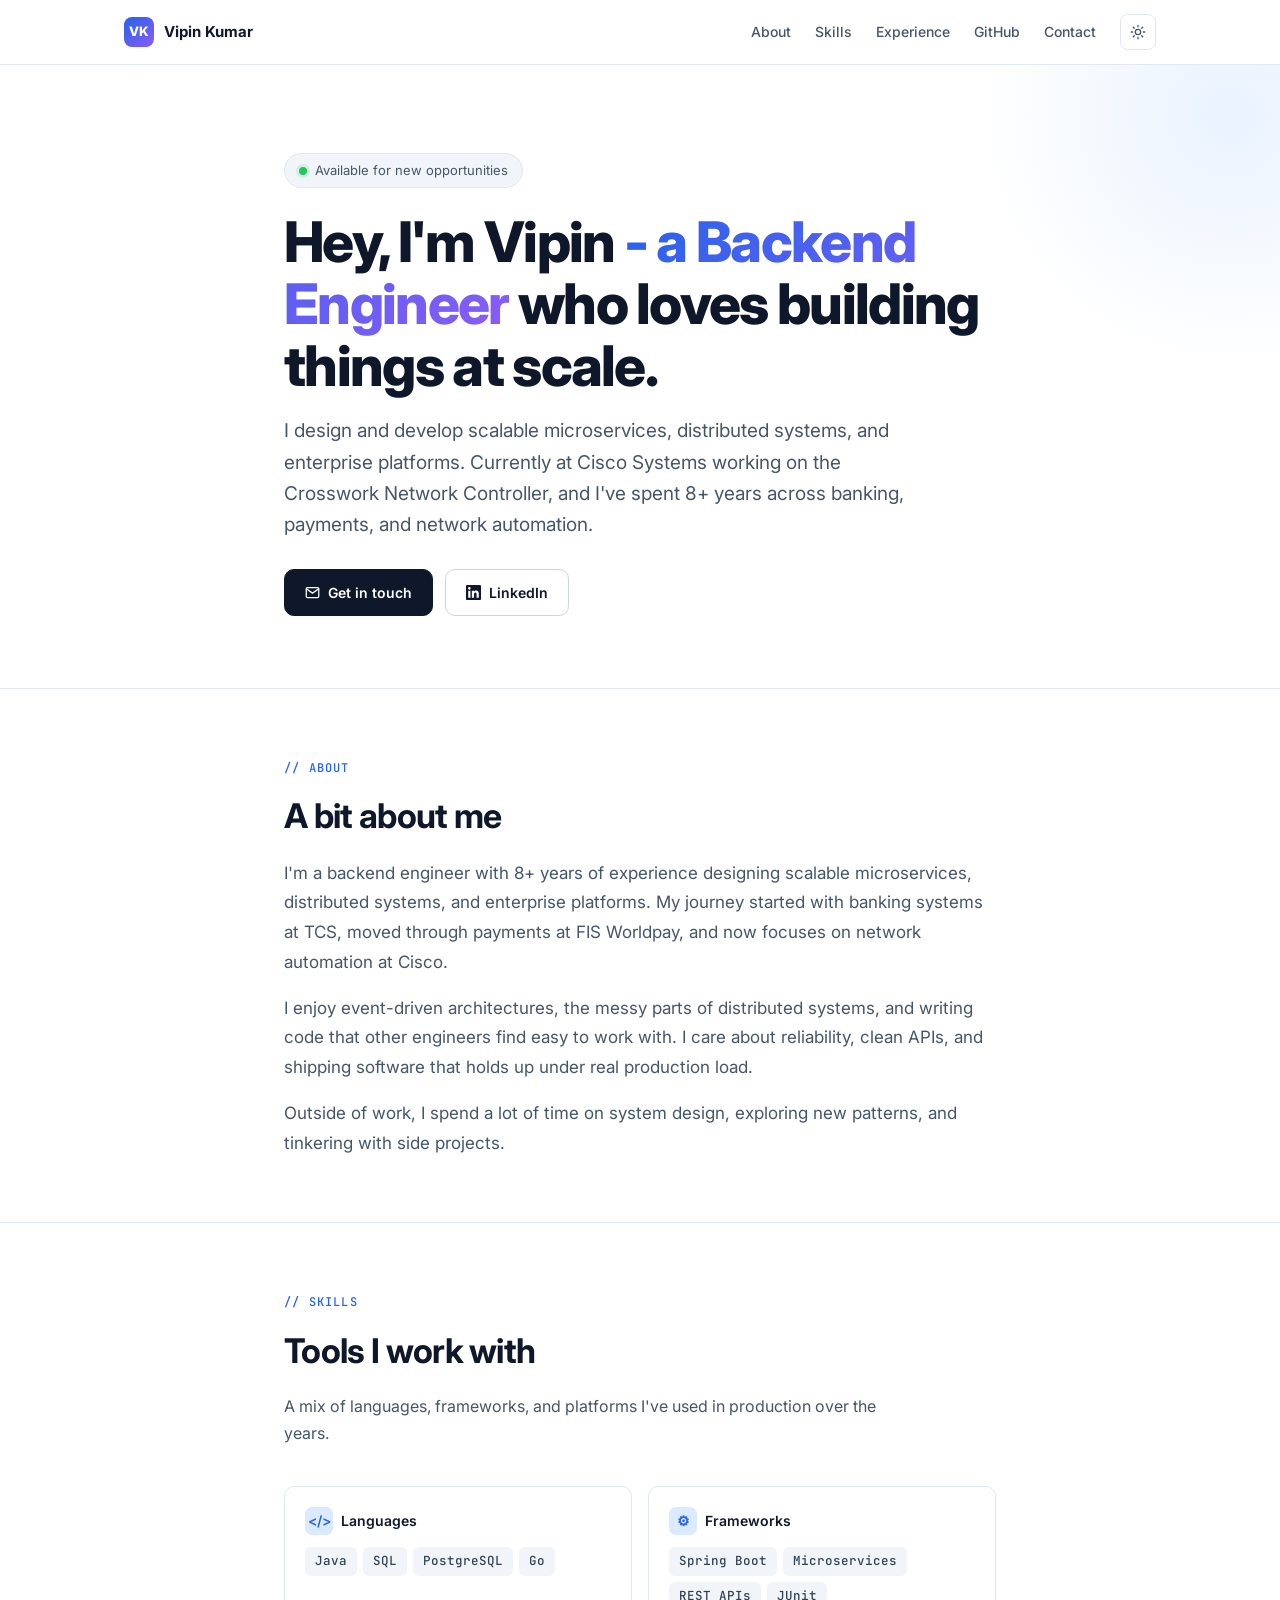
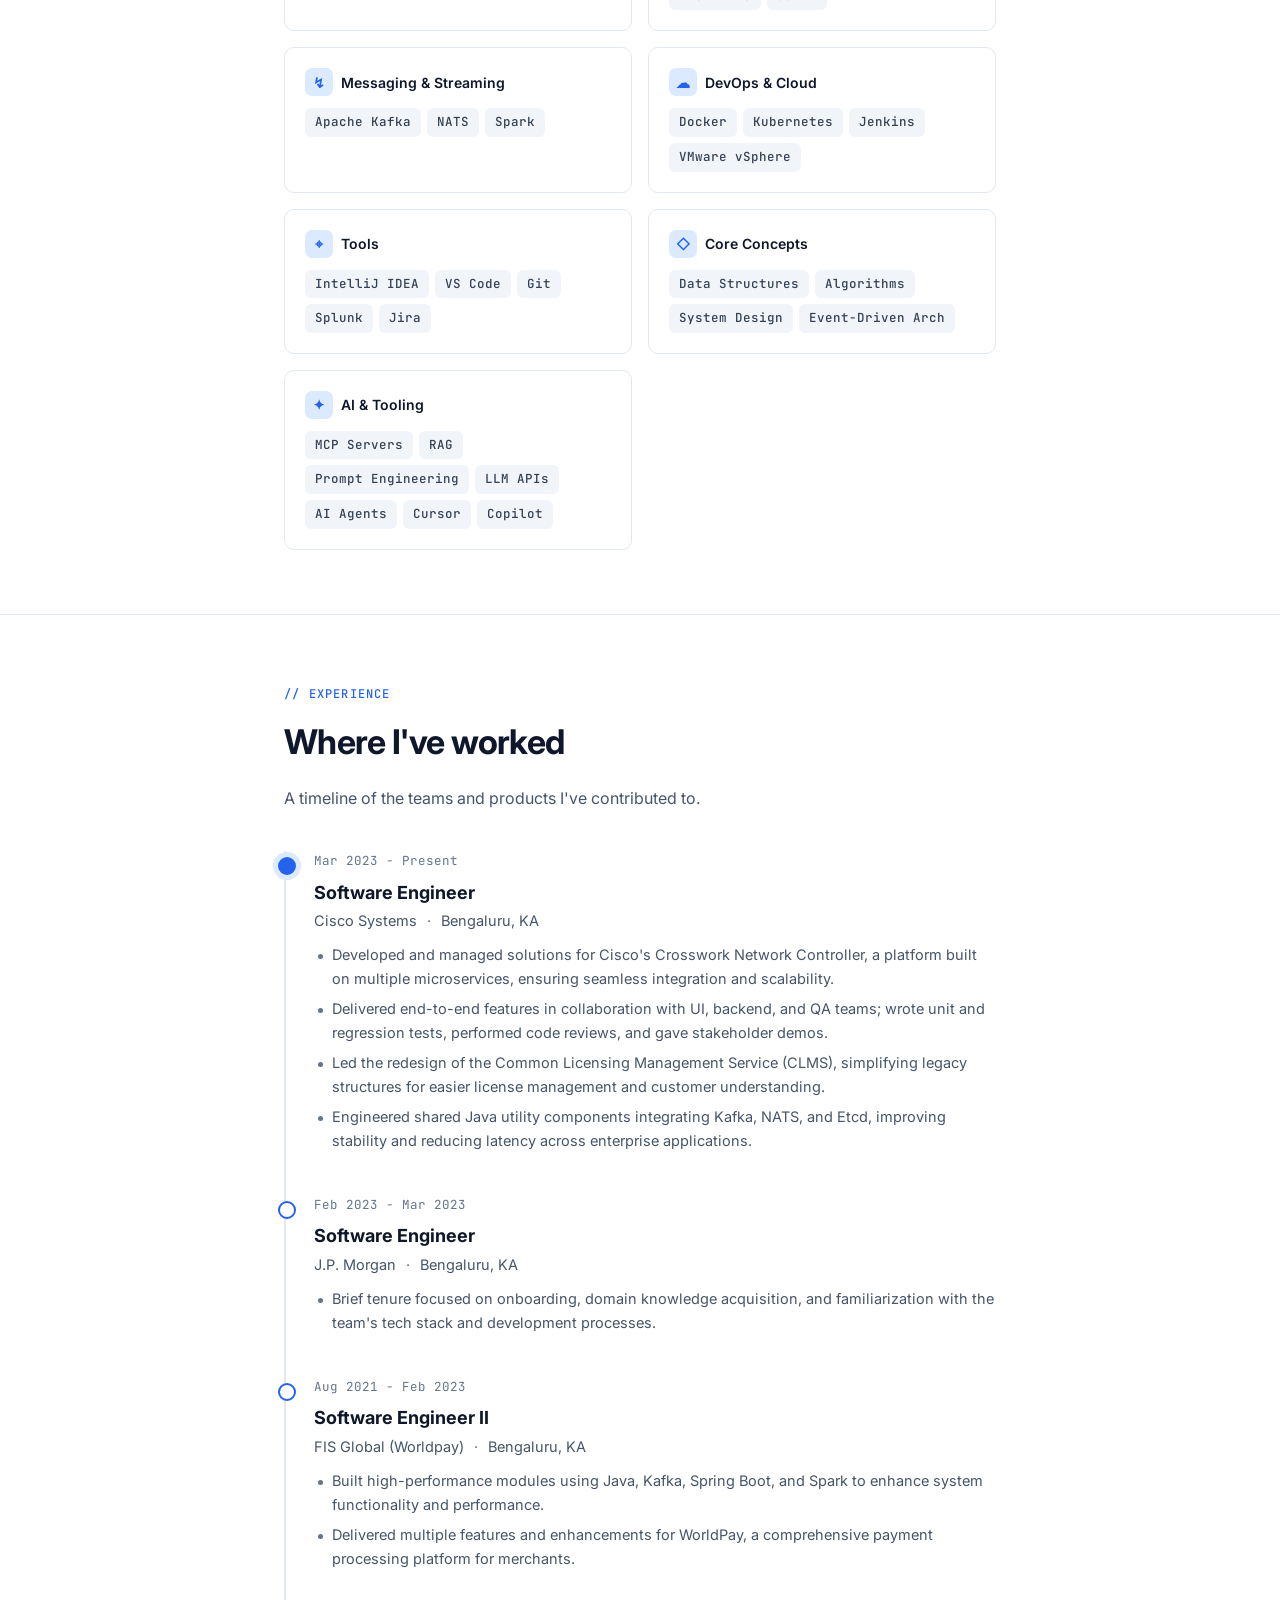
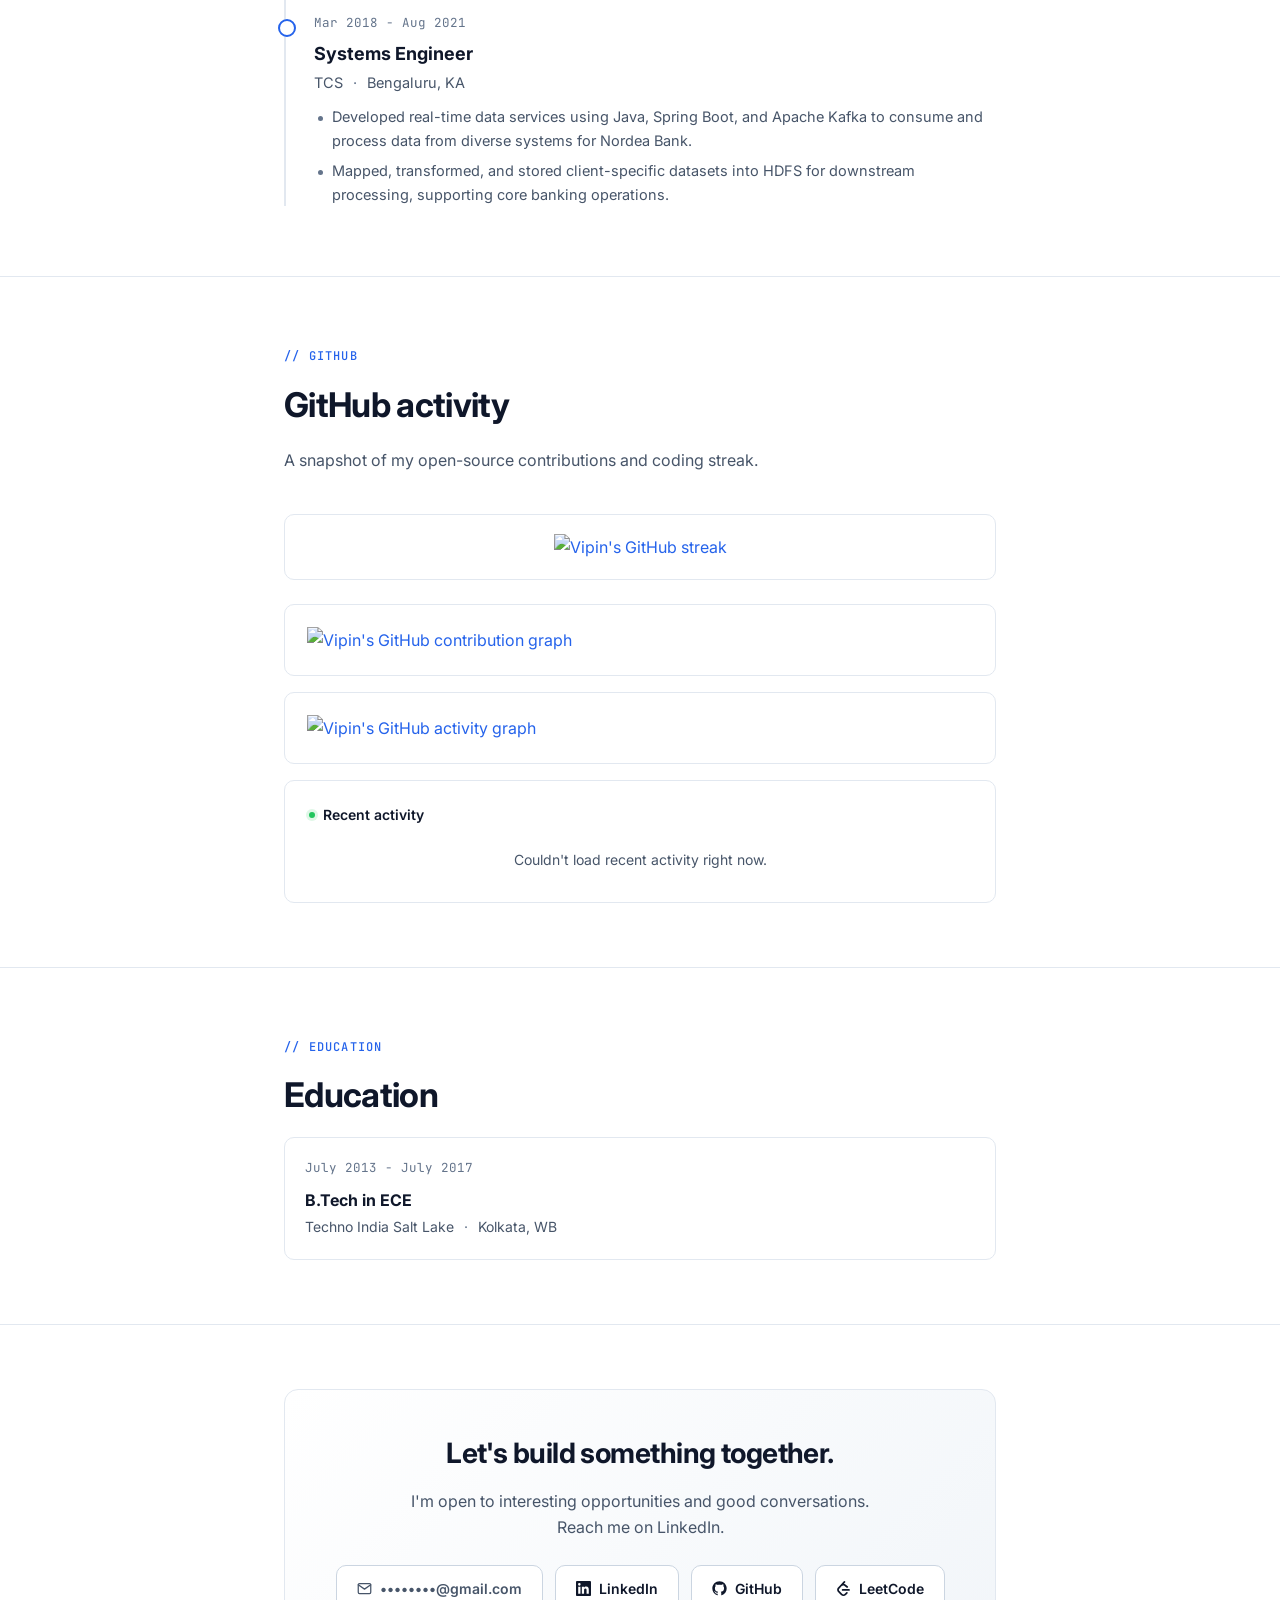
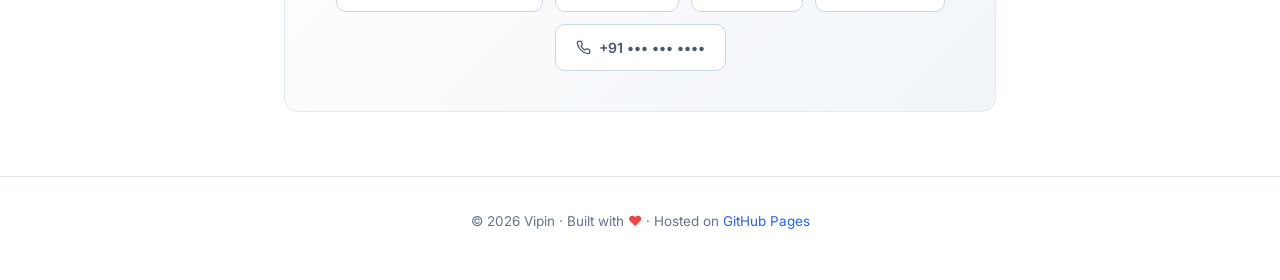
==== index.html @ 1f991234 "Update index.html" ====
<!DOCTYPE html>
<html lang="en">
<head>
  <meta charset="UTF-8" />
  <meta name="viewport" content="width=device-width, initial-scale=1.0" />
  <meta name="description" content="Vipin Kumar - Backend Engineer building scalable microservices and distributed systems." />
  <meta name="author" content="Vipin Kumar" />
  <meta name="theme-color" content="#0f172a" />

  <meta property="og:title" content="Vipin Kumar - Backend Engineer" />
  <meta property="og:description" content="Backend Engineer building scalable microservices and distributed systems." />
  <meta property="og:type" content="website" />
  <meta property="og:url" content="https://vipi-n.github.io/" />

  <title>Vipin | Backend Engineer</title>

  <link rel="icon" type="image/svg+xml" href="data:image/svg+xml;utf8,%3Csvg%20xmlns%3D%22http%3A%2F%2Fwww.w3.org%2F2000%2Fsvg%22%20viewBox%3D%220%200%2024%2024%22%20fill%3D%22none%22%20stroke%3D%22%232563eb%22%20stroke-width%3D%223%22%20stroke-linecap%3D%22round%22%20stroke-linejoin%3D%22round%22%3E%3Cpolyline%20points%3D%229%2018%203%2012%209%206%22%2F%3E%3Cpolyline%20points%3D%2215%206%2021%2012%2015%2018%22%2F%3E%3Cline%20x1%3D%2214%22%20y1%3D%224%22%20x2%3D%2210%22%20y2%3D%2220%22%2F%3E%3C%2Fsvg%3E" />
  <link rel="alternate icon" href="data:image/svg+xml;utf8,%3Csvg%20xmlns%3D%22http%3A%2F%2Fwww.w3.org%2F2000%2Fsvg%22%20viewBox%3D%220%200%2024%2024%22%20fill%3D%22none%22%20stroke%3D%22%232563eb%22%20stroke-width%3D%223%22%20stroke-linecap%3D%22round%22%20stroke-linejoin%3D%22round%22%3E%3Cpolyline%20points%3D%229%2018%203%2012%209%206%22%2F%3E%3Cpolyline%20points%3D%2215%206%2021%2012%2015%2018%22%2F%3E%3Cline%20x1%3D%2214%22%20y1%3D%224%22%20x2%3D%2210%22%20y2%3D%2220%22%2F%3E%3C%2Fsvg%3E" />

  <link rel="preconnect" href="https://fonts.googleapis.com" />
  <link rel="preconnect" href="https://fonts.gstatic.com" crossorigin />
  <link href="https://fonts.googleapis.com/css2?family=Inter:wght@400;500;600;700;800&family=JetBrains+Mono:wght@400;500&display=swap" rel="stylesheet" />

  <style>
    /* ---------- Tokens ---------- */
    :root {
      --bg: #ffffff;
      --bg-soft: #f8fafc;
      --surface: #ffffff;
      --surface-2: #f1f5f9;
      --border: #e2e8f0;
      --border-strong: #cbd5e1;
      --text: #0f172a;
      --text-muted: #475569;
      --text-soft: #64748b;
      --accent: #2563eb;
      --accent-hover: #1d4ed8;
      --accent-soft: #dbeafe;
      --tag-bg: #f1f5f9;
      --tag-text: #334155;
      --shadow-sm: 0 1px 2px rgba(15, 23, 42, 0.04);
      --shadow: 0 4px 12px rgba(15, 23, 42, 0.05);
      --shadow-lg: 0 20px 40px rgba(15, 23, 42, 0.08);
      --radius: 14px;
      --radius-sm: 10px;
      --max-w: 1080px;
      --max-w-narrow: 760px;
    }

    [data-theme="dark"] {
      --bg: #0a0f1c;
      --bg-soft: #0f172a;
      --surface: #111a2e;
      --surface-2: #0f172a;
      --border: #1e293b;
      --border-strong: #334155;
      --text: #f1f5f9;
      --text-muted: #cbd5e1;
      --text-soft: #94a3b8;
      --accent: #60a5fa;
      --accent-hover: #93c5fd;
      --accent-soft: #1e3a8a40;
      --tag-bg: #1e293b;
      --tag-text: #cbd5e1;
      --shadow-sm: 0 1px 2px rgba(0, 0, 0, 0.3);
      --shadow: 0 4px 12px rgba(0, 0, 0, 0.4);
      --shadow-lg: 0 20px 40px rgba(0, 0, 0, 0.5);
    }

    * { box-sizing: border-box; margin: 0; padding: 0; }
    html { scroll-behavior: smooth; }

    body {
      font-family: 'Inter', -apple-system, BlinkMacSystemFont, "Segoe UI", Roboto, sans-serif;
      background: var(--bg);
      color: var(--text);
      line-height: 1.65;
      -webkit-font-smoothing: antialiased;
      -moz-osx-font-smoothing: grayscale;
      transition: background 0.2s ease, color 0.2s ease;
    }

    code, .mono { font-family: 'JetBrains Mono', ui-monospace, SFMono-Regular, Menlo, Monaco, Consolas, monospace; }

    a { color: var(--accent); text-decoration: none; transition: color 0.15s ease; }
    a:hover { color: var(--accent-hover); }

    .container { max-width: var(--max-w); margin: 0 auto; padding: 0 24px; }

    /* ---------- Nav ---------- */
    nav.topnav {
      position: sticky;
      top: 0;
      z-index: 50;
      background: rgba(255, 255, 255, 0.8);
      backdrop-filter: saturate(180%) blur(14px);
      -webkit-backdrop-filter: saturate(180%) blur(14px);
      border-bottom: 1px solid var(--border);
    }
    [data-theme="dark"] nav.topnav { background: rgba(10, 15, 28, 0.8); }

    .nav-inner {
      max-width: var(--max-w);
      margin: 0 auto;
      padding: 14px 24px;
      display: flex;
      align-items: center;
      justify-content: space-between;
      gap: 16px;
    }
    .logo {
      display: flex;
      align-items: center;
      gap: 10px;
      font-weight: 700;
      font-size: 15px;
      color: var(--text);
    }
    .logo-mark {
      width: 30px; height: 30px;
      border-radius: 8px;
      background: linear-gradient(135deg, var(--accent), #8b5cf6);
      display: grid; place-items: center;
      color: white; font-weight: 800; font-size: 13px;
    }
    .nav-links { display: flex; gap: 24px; align-items: center; }
    .nav-links a {
      color: var(--text-muted);
      font-size: 14px;
      font-weight: 500;
    }
    .nav-links a:hover { color: var(--text); }

    .icon-btn {
      width: 36px; height: 36px;
      border-radius: 8px;
      background: transparent;
      border: 1px solid var(--border);
      color: var(--text-muted);
      cursor: pointer;
      display: grid; place-items: center;
      transition: all 0.15s ease;
    }
    .icon-btn:hover { color: var(--accent); border-color: var(--accent); }
    .icon-btn svg { width: 16px; height: 16px; }

    @media (max-width: 640px) {
      .nav-links a:not(.icon-btn) { display: none; }
    }

    /* ---------- Hero ---------- */
    .hero {
      padding: 88px 0 72px;
      position: relative;
      overflow: hidden;
    }
    .hero::before {
      content: "";
      position: absolute;
      top: -200px; right: -200px;
      width: 500px; height: 500px;
      background: radial-gradient(circle, var(--accent-soft) 0%, transparent 70%);
      opacity: 0.6;
      pointer-events: none;
    }
    .hero-inner {
      max-width: var(--max-w-narrow);
      margin: 0 auto;
      padding: 0 24px;
      position: relative;
    }
    .hero .greeting {
      display: inline-flex;
      align-items: center;
      gap: 8px;
      padding: 6px 14px;
      background: var(--surface-2);
      border: 1px solid var(--border);
      border-radius: 999px;
      font-size: 13px;
      color: var(--text-muted);
      margin-bottom: 24px;
    }
    .hero .greeting .dot {
      width: 8px; height: 8px;
      border-radius: 50%;
      background: #22c55e;
      box-shadow: 0 0 0 3px #22c55e25;
    }

    .hero h1 {
      font-size: clamp(36px, 6vw, 56px);
      font-weight: 800;
      letter-spacing: -0.03em;
      line-height: 1.1;
      margin-bottom: 18px;
    }
    .hero h1 .accent {
      background: linear-gradient(135deg, var(--accent), #8b5cf6);
      -webkit-background-clip: text;
      background-clip: text;
      -webkit-text-fill-color: transparent;
    }
    .hero p.lead {
      font-size: clamp(16px, 2vw, 19px);
      color: var(--text-muted);
      max-width: 620px;
      margin-bottom: 28px;
    }
    .hero-cta { display: flex; gap: 12px; flex-wrap: wrap; }

    .btn {
      display: inline-flex;
      align-items: center;
      gap: 8px;
      padding: 11px 20px;
      border-radius: 10px;
      font-size: 14px;
      font-weight: 600;
      border: 1px solid var(--border-strong);
      background: var(--surface);
      color: var(--text);
      cursor: pointer;
      font-family: inherit;
      transition: all 0.15s ease;
    }
    .btn:hover { transform: translateY(-1px); border-color: var(--accent); color: var(--accent); }
    span.btn { cursor: default; color: var(--text-muted); }
    span.btn:hover { transform: none; border-color: var(--border-strong); color: var(--text-muted); }
    .btn-primary {
      background: var(--text);
      color: var(--bg);
      border-color: var(--text);
    }
    .btn-primary:hover { background: var(--accent); border-color: var(--accent); color: #fff; transform: translateY(-1px); }
    .btn svg { width: 15px; height: 15px; }

    /* ---------- Section ---------- */
    section.block {
      padding: 64px 0;
      border-top: 1px solid var(--border);
    }
    .block-inner {
      max-width: var(--max-w-narrow);
      margin: 0 auto;
      padding: 0 24px;
    }
    .eyebrow {
      display: inline-block;
      font-family: 'JetBrains Mono', monospace;
      font-size: 12px;
      font-weight: 500;
      color: var(--accent);
      text-transform: uppercase;
      letter-spacing: 0.1em;
      margin-bottom: 10px;
    }
    .section-heading {
      font-size: clamp(26px, 3.5vw, 34px);
      font-weight: 700;
      letter-spacing: -0.02em;
      margin-bottom: 14px;
    }
    .section-sub {
      color: var(--text-muted);
      max-width: 600px;
      margin-bottom: 40px;
      font-size: 16px;
    }

    /* ---------- About ---------- */
    .about p {
      color: var(--text-muted);
      font-size: 17px;
      line-height: 1.75;
      margin-bottom: 16px;
    }
    .about p:last-child { margin-bottom: 0; }

    /* ---------- Skills ---------- */
    .skills-grid {
      display: grid;
      grid-template-columns: repeat(auto-fit, minmax(240px, 1fr));
      gap: 16px;
    }
    .skill-card {
      background: var(--surface);
      border: 1px solid var(--border);
      border-radius: var(--radius-sm);
      padding: 20px;
      transition: all 0.15s ease;
    }
    .skill-card:hover {
      transform: translateY(-2px);
      border-color: var(--border-strong);
      box-shadow: var(--shadow);
    }
    .skill-card h3 {
      font-size: 14px;
      font-weight: 600;
      color: var(--text);
      margin-bottom: 12px;
      display: flex;
      align-items: center;
      gap: 8px;
    }
    .skill-card h3 .skill-icon {
      width: 28px; height: 28px;
      border-radius: 7px;
      background: var(--accent-soft);
      color: var(--accent);
      display: grid; place-items: center;
      font-size: 14px;
    }
    .skill-tags { display: flex; flex-wrap: wrap; gap: 6px; }
    .tag {
      padding: 4px 10px;
      background: var(--tag-bg);
      color: var(--tag-text);
      border-radius: 6px;
      font-size: 12.5px;
      font-weight: 500;
      font-family: 'JetBrains Mono', monospace;
    }

    /* ---------- Experience timeline ---------- */
    .timeline {
      position: relative;
      padding-left: 28px;
      border-left: 2px solid var(--border);
    }
    .tl-item {
      position: relative;
      padding-bottom: 36px;
    }
    .tl-item:last-child { padding-bottom: 0; }
    .tl-item::before {
      content: "";
      position: absolute;
      left: -36px;
      top: 6px;
      width: 14px; height: 14px;
      border-radius: 50%;
      background: var(--bg);
      border: 2px solid var(--accent);
    }
    .tl-item.current::before {
      background: var(--accent);
      box-shadow: 0 0 0 5px var(--accent-soft);
    }
    .tl-date {
      font-family: 'JetBrains Mono', monospace;
      font-size: 12.5px;
      color: var(--text-soft);
      margin-bottom: 6px;
      display: block;
    }
    .tl-title {
      font-size: 18px;
      font-weight: 700;
      color: var(--text);
      margin-bottom: 2px;
    }
    .tl-company {
      font-size: 14.5px;
      color: var(--text-muted);
      margin-bottom: 10px;
    }
    .tl-company .sep { color: var(--text-soft); margin: 0 6px; }
    .tl-desc {
      list-style: none;
    }
    .tl-desc li {
      position: relative;
      padding-left: 18px;
      margin-bottom: 6px;
      color: var(--text-muted);
      font-size: 14.5px;
      line-height: 1.65;
    }
    .tl-desc li::before {
      content: "";
      position: absolute;
      left: 4px;
      top: 11px;
      width: 5px; height: 5px;
      border-radius: 50%;
      background: var(--text-soft);
    }

    /* ---------- Education ---------- */
    .edu-grid {
      display: grid;
      grid-template-columns: repeat(auto-fit, minmax(280px, 1fr));
      gap: 16px;
    }
    .edu-card {
      background: var(--surface);
      border: 1px solid var(--border);
      border-radius: var(--radius-sm);
      padding: 20px;
    }
    .edu-card .tl-date { margin-bottom: 8px; }
    .edu-card .tl-title { font-size: 16px; }
    .edu-card .tl-company { font-size: 14px; margin-bottom: 0; }

    /* ---------- GitHub Activity ---------- */
    .gh-grid {
      display: grid;
      grid-template-columns: repeat(auto-fit, minmax(280px, 1fr));
      gap: 16px;
      margin-bottom: 24px;
    }
    .gh-card {
      display: block;
      background: var(--surface);
      border: 1px solid var(--border);
      border-radius: var(--radius-sm);
      padding: 18px;
      text-align: center;
      transition: all 0.15s ease;
    }
    .gh-card:hover {
      transform: translateY(-2px);
      border-color: var(--border-strong);
      box-shadow: var(--shadow);
    }
    .gh-card img {
      max-width: 100%;
      height: auto;
      vertical-align: middle;
    }
    .gh-contrib,
    .gh-activity {
      background: var(--surface);
      border: 1px solid var(--border);
      border-radius: var(--radius-sm);
      padding: 22px;
      overflow-x: auto;
      margin-bottom: 16px;
    }
    .gh-activity { margin-bottom: 0; }
    .gh-contrib a,
    .gh-activity a { display: block; }
    .gh-contrib img {
      width: 100%;
      min-width: 600px;
      height: auto;
    }
    .gh-activity img {
      width: 100%;
      height: auto;
    }

    .gh-recent {
      margin-top: 16px;
      background: var(--surface);
      border: 1px solid var(--border);
      border-radius: var(--radius-sm);
      padding: 22px 24px;
    }
    .gh-recent-title {
      font-size: 14px;
      font-weight: 600;
      color: var(--text);
      margin-bottom: 14px;
      display: flex;
      align-items: center;
      gap: 8px;
    }
    .gh-recent-title::before {
      content: "";
      width: 6px;
      height: 6px;
      background: #22c55e;
      border-radius: 50%;
      box-shadow: 0 0 0 3px #22c55e25;
    }
    .gh-events {
      list-style: none;
      display: flex;
      flex-direction: column;
      gap: 10px;
    }
    .gh-events li {
      display: grid;
      grid-template-columns: 22px 1fr auto;
      gap: 10px;
      align-items: start;
      padding: 8px 10px;
      border-radius: 8px;
      font-size: 14px;
      color: var(--text-muted);
      transition: background 0.15s ease;
    }
    .gh-events li:hover { background: var(--surface-2); }
    .gh-events .ev-icon {
      width: 22px; height: 22px;
      display: grid; place-items: center;
      color: var(--accent);
      flex-shrink: 0;
    }
    .gh-events .ev-icon svg { width: 16px; height: 16px; }
    .gh-events .ev-body { min-width: 0; }
    .gh-events .ev-action { font-weight: 500; }
    .gh-events .ev-repo {
      font-family: 'JetBrains Mono', monospace;
      font-size: 13px;
      color: var(--accent);
      text-decoration: none;
      word-break: break-word;
    }
    .gh-events .ev-repo:hover { text-decoration: underline; }
    .gh-events .ev-msg {
      display: block;
      font-size: 13px;
      color: var(--text-soft);
      margin-top: 2px;
      overflow: hidden;
      text-overflow: ellipsis;
      white-space: nowrap;
    }
    .gh-events .ev-time {
      font-size: 12px;
      color: var(--text-soft);
      white-space: nowrap;
      font-family: 'JetBrains Mono', monospace;
    }
    .gh-loading, .gh-error {
      color: var(--text-soft);
      text-align: center;
      padding: 12px;
      font-size: 14px;
      grid-template-columns: 1fr !important;
    }
    .gh-loading::before, .gh-error::before { display: none; }

    /* Show light variant in light mode, dark variant in dark mode */
    .gh-img-dark { display: none; }
    [data-theme="dark"] .gh-img-light { display: none; }
    [data-theme="dark"] .gh-img-dark { display: inline-block; }

    /* ---------- Contact ---------- */
    .contact-card {
      background: linear-gradient(135deg, var(--surface), var(--surface-2));
      border: 1px solid var(--border);
      border-radius: var(--radius);
      padding: 40px;
      text-align: center;
    }
    .contact-card h2 {
      font-size: 28px;
      font-weight: 700;
      letter-spacing: -0.02em;
      margin-bottom: 12px;
    }
    .contact-card p {
      color: var(--text-muted);
      max-width: 480px;
      margin: 0 auto 24px;
    }
    .contact-links {
      display: flex;
      flex-wrap: wrap;
      gap: 12px;
      justify-content: center;
    }

    /* ---------- Footer ---------- */
    footer.page-footer {
      padding: 32px 24px 48px;
      text-align: center;
      color: var(--text-soft);
      font-size: 13.5px;
      border-top: 1px solid var(--border);
    }
    footer.page-footer .heart {
      color: #ef4444;
      font-size: 14px;
      animation: beat 1.4s ease-in-out infinite;
      display: inline-block;
    }
    @keyframes beat {
      0%, 100% { transform: scale(1); }
      50% { transform: scale(1.2); }
    }

    /* ---------- Responsive ---------- */
    @media (max-width: 640px) {
      .hero { padding: 56px 0 40px; }
      section.block { padding: 48px 0; }
      .contact-card { padding: 28px 20px; }
    }

    /* ---------- Print ---------- */
    @media print {
      nav.topnav, footer.page-footer, .hero-cta, .contact-links { display: none !important; }
      body { background: #fff; color: #000; }
      section.block { padding: 16px 0; border: none; }
      .timeline { border-color: #999; }
      .tl-item::before { background: #fff; }
    }
  </style>
</head>

<body>

  <nav class="topnav" aria-label="Primary">
    <div class="nav-inner">
      <a href="#top" class="logo" aria-label="Home">
        <span class="logo-mark">VK</span>
        <span>Vipin Kumar</span>
      </a>
      <div class="nav-links">
        <a href="#about">About</a>
        <a href="#skills">Skills</a>
        <a href="#experience">Experience</a>
        <a href="#github">GitHub</a>
        <a href="#contact">Contact</a>
        <button id="themeToggle" class="icon-btn" type="button" aria-label="Toggle theme" title="Toggle theme">
          <svg id="iconSun" viewBox="0 0 24 24" fill="none" stroke="currentColor" stroke-width="2" stroke-linecap="round" stroke-linejoin="round"><circle cx="12" cy="12" r="4"/><path d="M12 2v2M12 20v2M4.93 4.93l1.41 1.41M17.66 17.66l1.41 1.41M2 12h2M20 12h2M4.93 19.07l1.41-1.41M17.66 6.34l1.41-1.41"/></svg>
        </button>
      </div>
    </div>
  </nav>

  <a id="top"></a>

  <header class="hero">
    <div class="hero-inner">
      <span class="greeting"><span class="dot"></span> Available for new opportunities</span>
      <h1>Hey, I'm Vipin <span class="accent">- a Backend Engineer</span> who loves building things at scale.</h1>
      <p class="lead">
        I design and develop scalable microservices, distributed systems, and enterprise platforms. Currently at Cisco Systems working on the Crosswork Network Controller, and I've spent 8+ years across banking, payments, and network automation.
      </p>
      <div class="hero-cta">
        <a class="btn btn-primary" href="#contact">
          <svg viewBox="0 0 24 24" fill="none" stroke="currentColor" stroke-width="2" stroke-linecap="round" stroke-linejoin="round"><path d="M4 4h16c1.1 0 2 .9 2 2v12c0 1.1-.9 2-2 2H4c-1.1 0-2-.9-2-2V6c0-1.1.9-2 2-2z"/><polyline points="22,6 12,13 2,6"/></svg>
          Get in touch
        </a>
        <a class="btn" href="https://www.linkedin.com/in/vipi-n/" target="_blank" rel="noopener noreferrer">
          <svg viewBox="0 0 24 24" fill="currentColor"><path d="M20.45 20.45h-3.55v-5.57c0-1.33-.03-3.04-1.85-3.04-1.85 0-2.13 1.45-2.13 2.94v5.66H9.36V9h3.41v1.56h.05c.48-.9 1.64-1.85 3.37-1.85 3.6 0 4.27 2.37 4.27 5.45v6.29zM5.34 7.43a2.06 2.06 0 1 1 0-4.12 2.06 2.06 0 0 1 0 4.12zM7.12 20.45H3.56V9h3.56v11.45zM22.22 0H1.77C.79 0 0 .77 0 1.72v20.56C0 23.23.79 24 1.77 24h20.45c.98 0 1.78-.77 1.78-1.72V1.72C24 .77 23.2 0 22.22 0z"/></svg>
          LinkedIn
        </a>
      </div>
    </div>
  </header>

  <section class="block" id="about" aria-labelledby="about-h">
    <div class="block-inner about">
      <span class="eyebrow">// about</span>
      <h2 class="section-heading" id="about-h">A bit about me</h2>
      <p>
        I'm a backend engineer with 8+ years of experience designing scalable microservices, distributed systems, and enterprise platforms. My journey started with banking systems at TCS, moved through payments at FIS Worldpay, and now focuses on network automation at Cisco.
      </p>
      <p>
        I enjoy event-driven architectures, the messy parts of distributed systems, and writing code that other engineers find easy to work with. I care about reliability, clean APIs, and shipping software that holds up under real production load.
      </p>
      <p>
        Outside of work, I spend a lot of time on system design, exploring new patterns, and tinkering with side projects.
      </p>
    </div>
  </section>

  <section class="block" id="skills" aria-labelledby="skills-h">
    <div class="block-inner">
      <span class="eyebrow">// skills</span>
      <h2 class="section-heading" id="skills-h">Tools I work with</h2>
      <p class="section-sub">A mix of languages, frameworks, and platforms I've used in production over the years.</p>

      <div class="skills-grid">
        <div class="skill-card">
          <h3><span class="skill-icon">&lt;/&gt;</span> Languages</h3>
          <div class="skill-tags">
            <span class="tag">Java</span>
            <span class="tag">SQL</span>
            <span class="tag">PostgreSQL</span>
            <span class="tag">Go</span>
          </div>
        </div>

        <div class="skill-card">
          <h3><span class="skill-icon">⚙</span> Frameworks</h3>
          <div class="skill-tags">
            <span class="tag">Spring Boot</span>
            <span class="tag">Microservices</span>
            <span class="tag">REST APIs</span>
            <span class="tag">JUnit</span>
          </div>
        </div>

        <div class="skill-card">
          <h3><span class="skill-icon">↯</span> Messaging &amp; Streaming</h3>
          <div class="skill-tags">
            <span class="tag">Apache Kafka</span>
            <span class="tag">NATS</span>
            <span class="tag">Spark</span>
          </div>
        </div>

        <div class="skill-card">
          <h3><span class="skill-icon">☁</span> DevOps &amp; Cloud</h3>
          <div class="skill-tags">
            <span class="tag">Docker</span>
            <span class="tag">Kubernetes</span>
            <span class="tag">Jenkins</span>
            <span class="tag">VMware vSphere</span>
          </div>
        </div>

        <div class="skill-card">
          <h3><span class="skill-icon">⌖</span> Tools</h3>
          <div class="skill-tags">
            <span class="tag">IntelliJ IDEA</span>
            <span class="tag">VS Code</span>
            <span class="tag">Git</span>
            <span class="tag">Splunk</span>
            <span class="tag">Jira</span>
          </div>
        </div>

        <div class="skill-card">
          <h3><span class="skill-icon">◇</span> Core Concepts</h3>
          <div class="skill-tags">
            <span class="tag">Data Structures</span>
            <span class="tag">Algorithms</span>
            <span class="tag">System Design</span>
            <span class="tag">Event-Driven Arch</span>
          </div>
        </div>

        <div class="skill-card">
          <h3><span class="skill-icon">✦</span> AI &amp; Tooling</h3>
          <div class="skill-tags">
            <span class="tag">MCP Servers</span>
            <span class="tag">RAG</span>
            <span class="tag">Prompt Engineering</span>
            <span class="tag">LLM APIs</span>
            <span class="tag">AI Agents</span>
            <span class="tag">Cursor</span>
            <span class="tag">Copilot</span>
          </div>
        </div>
      </div>
    </div>
  </section>

  <section class="block" id="experience" aria-labelledby="exp-h">
    <div class="block-inner">
      <span class="eyebrow">// experience</span>
      <h2 class="section-heading" id="exp-h">Where I've worked</h2>
      <p class="section-sub">A timeline of the teams and products I've contributed to.</p>

      <div class="timeline">
        <div class="tl-item current">
          <span class="tl-date">Mar 2023 - Present</span>
          <h3 class="tl-title">Software Engineer</h3>
          <div class="tl-company">Cisco Systems <span class="sep">·</span> Bengaluru, KA</div>
          <ul class="tl-desc">
            <li>Developed and managed solutions for Cisco's Crosswork Network Controller, a platform built on multiple microservices, ensuring seamless integration and scalability.</li>
            <li>Delivered end-to-end features in collaboration with UI, backend, and QA teams; wrote unit and regression tests, performed code reviews, and gave stakeholder demos.</li>
            <li>Led the redesign of the Common Licensing Management Service (CLMS), simplifying legacy structures for easier license management and customer understanding.</li>
            <li>Engineered shared Java utility components integrating Kafka, NATS, and Etcd, improving stability and reducing latency across enterprise applications.</li>
          </ul>
        </div>

        <div class="tl-item">
          <span class="tl-date">Feb 2023 - Mar 2023</span>
          <h3 class="tl-title">Software Engineer</h3>
          <div class="tl-company">J.P. Morgan <span class="sep">·</span> Bengaluru, KA</div>
          <ul class="tl-desc">
            <li>Brief tenure focused on onboarding, domain knowledge acquisition, and familiarization with the team's tech stack and development processes.</li>
          </ul>
        </div>

        <div class="tl-item">
          <span class="tl-date">Aug 2021 - Feb 2023</span>
          <h3 class="tl-title">Software Engineer II</h3>
          <div class="tl-company">FIS Global (Worldpay) <span class="sep">·</span> Bengaluru, KA</div>
          <ul class="tl-desc">
            <li>Built high-performance modules using Java, Kafka, Spring Boot, and Spark to enhance system functionality and performance.</li>
            <li>Delivered multiple features and enhancements for WorldPay, a comprehensive payment processing platform for merchants.</li>
          </ul>
        </div>

        <div class="tl-item">
          <span class="tl-date">Mar 2018 - Aug 2021</span>
          <h3 class="tl-title">Systems Engineer</h3>
          <div class="tl-company">TCS <span class="sep">·</span> Bengaluru, KA</div>
          <ul class="tl-desc">
            <li>Developed real-time data services using Java, Spring Boot, and Apache Kafka to consume and process data from diverse systems for Nordea Bank.</li>
            <li>Mapped, transformed, and stored client-specific datasets into HDFS for downstream processing, supporting core banking operations.</li>
          </ul>
        </div>
      </div>
    </div>
  </section>

  <section class="block" id="github" aria-labelledby="gh-h">
    <div class="block-inner">
      <span class="eyebrow">// github</span>
      <h2 class="section-heading" id="gh-h">GitHub activity</h2>
      <p class="section-sub">A snapshot of my open-source contributions and coding streak.</p>

      <div class="gh-grid">
        <a class="gh-card" href="https://github.com/vipi-n" target="_blank" rel="noopener noreferrer" aria-label="View streak on GitHub">
          <img
            src="https://github-readme-streak-stats.herokuapp.com/?user=vipi-n&hide_border=true&background=FFFFFF00&stroke=e2e8f0&ring=2563eb&fire=2563eb&currStreakNum=0f172a&sideNums=0f172a&currStreakLabel=2563eb&sideLabels=475569&dates=64748b"
            alt="Vipin's GitHub streak"
            loading="lazy"
            class="gh-img-light"
          />
          <img
            src="https://github-readme-streak-stats.herokuapp.com/?user=vipi-n&hide_border=true&background=FFFFFF00&stroke=1e293b&ring=60a5fa&fire=60a5fa&currStreakNum=f1f5f9&sideNums=f1f5f9&currStreakLabel=60a5fa&sideLabels=cbd5e1&dates=94a3b8"
            alt="Vipin's GitHub streak"
            loading="lazy"
            class="gh-img-dark"
          />
        </a>
      </div>

      <div class="gh-contrib">
        <a href="https://github.com/vipi-n" target="_blank" rel="noopener noreferrer" aria-label="View contributions on GitHub">
          <img
            src="https://ghchart.rshah.org/216e39/vipi-n"
            alt="Vipin's GitHub contribution graph"
            loading="lazy"
            class="gh-img-light"
          />
          <img
            src="https://ghchart.rshah.org/39d353/vipi-n"
            alt="Vipin's GitHub contribution graph"
            loading="lazy"
            class="gh-img-dark"
          />
        </a>
      </div>

      <div class="gh-activity">
        <a href="https://github.com/vipi-n" target="_blank" rel="noopener noreferrer" aria-label="View activity graph on GitHub">
          <img
            src="https://github-readme-activity-graph.vercel.app/graph?username=vipi-n&hide_border=true&bg_color=ffffff00&color=216e39&line=2da44e&point=216e39&area=true&area_color=2da44e"
            alt="Vipin's GitHub activity graph"
            loading="lazy"
            class="gh-img-light"
          />
          <img
            src="https://github-readme-activity-graph.vercel.app/graph?username=vipi-n&hide_border=true&bg_color=ffffff00&color=39d353&line=39d353&point=26a641&area=true&area_color=39d353"
            alt="Vipin's GitHub activity graph"
            loading="lazy"
            class="gh-img-dark"
          />
        </a>
      </div>

      <div class="gh-recent">
        <h3 class="gh-recent-title">Recent activity</h3>
        <ul id="ghEvents" class="gh-events" aria-live="polite">
          <li class="gh-loading">Loading recent contributions from GitHub…</li>
        </ul>
      </div>

    </div>
  </section>

  <section class="block" aria-labelledby="edu-h">
    <div class="block-inner">
      <span class="eyebrow">// education</span>
      <h2 class="section-heading" id="edu-h">Education</h2>

      <div class="edu-grid">
        <div class="edu-card">
          <span class="tl-date">July 2013 - July 2017</span>
          <h3 class="tl-title">B.Tech in ECE</h3>
          <div class="tl-company">Techno India Salt Lake <span class="sep">·</span> Kolkata, WB</div>
        </div>
      </div>
    </div>
  </section>

  <section class="block" id="contact" aria-labelledby="contact-h">
    <div class="block-inner">
      <div class="contact-card">
        <h2 id="contact-h">Let's build something together.</h2>
        <p>I'm open to interesting opportunities and good conversations. Reach me on LinkedIn.</p>
        <div class="contact-links">
          <span class="btn" aria-label="Email available on request" title="Available on request">
            <svg viewBox="0 0 24 24" fill="none" stroke="currentColor" stroke-width="2" stroke-linecap="round" stroke-linejoin="round"><path d="M4 4h16c1.1 0 2 .9 2 2v12c0 1.1-.9 2-2 2H4c-1.1 0-2-.9-2-2V6c0-1.1.9-2 2-2z"/><polyline points="22,6 12,13 2,6"/></svg>
            ••••••••@gmail.com
          </span>
          <a class="btn" href="https://www.linkedin.com/in/vipi-n/" target="_blank" rel="noopener noreferrer">
            <svg viewBox="0 0 24 24" fill="currentColor"><path d="M20.45 20.45h-3.55v-5.57c0-1.33-.03-3.04-1.85-3.04-1.85 0-2.13 1.45-2.13 2.94v5.66H9.36V9h3.41v1.56h.05c.48-.9 1.64-1.85 3.37-1.85 3.6 0 4.27 2.37 4.27 5.45v6.29zM5.34 7.43a2.06 2.06 0 1 1 0-4.12 2.06 2.06 0 0 1 0 4.12zM7.12 20.45H3.56V9h3.56v11.45zM22.22 0H1.77C.79 0 0 .77 0 1.72v20.56C0 23.23.79 24 1.77 24h20.45c.98 0 1.78-.77 1.78-1.72V1.72C24 .77 23.2 0 22.22 0z"/></svg>
            LinkedIn
          </a>
          <a class="btn" href="https://github.com/vipi-n" target="_blank" rel="noopener noreferrer">
            <svg viewBox="0 0 24 24" fill="currentColor"><path d="M12 .5C5.65.5.5 5.65.5 12c0 5.08 3.29 9.39 7.86 10.91.57.1.78-.25.78-.55 0-.27-.01-1.16-.02-2.1-3.2.7-3.87-1.36-3.87-1.36-.52-1.32-1.27-1.67-1.27-1.67-1.04-.71.08-.7.08-.7 1.15.08 1.76 1.18 1.76 1.18 1.02 1.75 2.68 1.24 3.34.95.1-.74.4-1.24.72-1.53-2.55-.29-5.24-1.28-5.24-5.69 0-1.26.45-2.29 1.18-3.09-.12-.29-.51-1.46.11-3.05 0 0 .96-.31 3.16 1.18.92-.26 1.9-.39 2.88-.39.98 0 1.96.13 2.88.39 2.2-1.49 3.16-1.18 3.16-1.18.62 1.59.23 2.76.11 3.05.74.8 1.18 1.83 1.18 3.09 0 4.42-2.69 5.4-5.25 5.68.41.36.78 1.06.78 2.13 0 1.54-.01 2.78-.01 3.16 0 .31.21.66.79.55C20.21 21.39 23.5 17.08 23.5 12 23.5 5.65 18.35.5 12 .5z"/></svg>
            GitHub
          </a>
          <a class="btn" href="https://leetcode.com/u/vipi-n/" target="_blank" rel="noopener noreferrer">
            <svg viewBox="0 0 24 24" fill="currentColor" aria-hidden="true"><path d="M13.483 0a1.374 1.374 0 0 0-.961.438L7.116 6.226l-3.854 4.126a5.266 5.266 0 0 0-1.209 2.104 5.35 5.35 0 0 0-.125.513 5.527 5.527 0 0 0 .062 2.362 5.83 5.83 0 0 0 .349 1.017 5.938 5.938 0 0 0 1.271 1.818l4.277 4.193.039.038c2.248 2.165 5.852 2.133 8.063-.074l2.396-2.392c.54-.54.54-1.414.003-1.955a1.378 1.378 0 0 0-1.951-.003l-2.396 2.392a3.021 3.021 0 0 1-4.205.038l-.02-.019-4.276-4.193c-.652-.64-.972-1.469-.948-2.263a2.68 2.68 0 0 1 .066-.523 2.545 2.545 0 0 1 .619-1.164L9.13 8.114c1.058-1.134 3.204-1.27 4.43-.278l3.501 2.831c.593.48 1.461.387 1.94-.207a1.384 1.384 0 0 0-.207-1.943l-3.5-2.831c-.8-.647-1.766-1.045-2.774-1.202l2.015-2.158A1.384 1.384 0 0 0 13.483 0zm-2.866 12.815a1.38 1.38 0 0 0-1.38 1.382 1.38 1.38 0 0 0 1.38 1.382H20.79a1.38 1.38 0 0 0 1.38-1.382 1.38 1.38 0 0 0-1.38-1.382z"/></svg>
            LeetCode
          </a>
          <span class="btn" aria-label="Phone number masked" title="Available on request">
            <svg viewBox="0 0 24 24" fill="none" stroke="currentColor" stroke-width="2" stroke-linecap="round" stroke-linejoin="round"><path d="M22 16.92v3a2 2 0 0 1-2.18 2 19.79 19.79 0 0 1-8.63-3.07 19.5 19.5 0 0 1-6-6 19.79 19.79 0 0 1-3.07-8.67A2 2 0 0 1 4.11 2h3a2 2 0 0 1 2 1.72c.13.96.37 1.9.72 2.81a2 2 0 0 1-.45 2.11L8.09 9.91a16 16 0 0 0 6 6l1.27-1.27a2 2 0 0 1 2.11-.45c.91.35 1.85.59 2.81.72A2 2 0 0 1 22 16.92z"/></svg>
            +91 ••• ••• ••••
          </span>
        </div>
      </div>
    </div>
  </section>

  <footer class="page-footer">
    © <span id="yr"></span> Vipin · Built with <span class="heart" aria-label="love">♥</span> · Hosted on
    <a href="https://pages.github.com/" target="_blank" rel="noopener noreferrer">GitHub Pages</a>
  </footer>

  <script>
    (function () {
      const root = document.documentElement;
      const btn = document.getElementById('themeToggle');
      const apply = (mode) => root.setAttribute('data-theme', mode);
      const stored = localStorage.getItem('theme');
      const prefersDark = window.matchMedia('(prefers-color-scheme: dark)').matches;
      apply(stored || (prefersDark ? 'dark' : 'light'));
      btn.addEventListener('click', () => {
        const next = root.getAttribute('data-theme') === 'dark' ? 'light' : 'dark';
        apply(next);
        localStorage.setItem('theme', next);
      });
      document.getElementById('yr').textContent = new Date().getFullYear();
    })();

    /* ---------- Live GitHub recent activity ---------- */
    (function () {
      const list = document.getElementById('ghEvents');
      if (!list) return;

      const USER = 'vipi-n';
      const ICONS = {
        push: '<svg viewBox="0 0 16 16" fill="currentColor"><path d="M1 2.5A2.5 2.5 0 0 1 3.5 0h8.75a.75.75 0 0 1 .75.75v3.5a.75.75 0 0 1-1.5 0V1.5h-8a1 1 0 0 0-1 1v6.708A2.49 2.49 0 0 1 3.5 9h3.25a.75.75 0 0 1 0 1.5H3.5a1 1 0 0 0 0 2h5.75a.75.75 0 0 1 0 1.5H3.5A2.5 2.5 0 0 1 1 11.5Zm13.273 6.61a.75.75 0 0 1 1.06 0l2.116 2.117a.75.75 0 0 1 0 1.06l-2.116 2.117a.75.75 0 0 1-1.061-1.06l.838-.84H10.75a.75.75 0 0 1 0-1.5h4.36l-.837-.84a.75.75 0 0 1 0-1.06Z"/></svg>',
        pull: '<svg viewBox="0 0 16 16" fill="currentColor"><path d="M1.5 3.25a2.25 2.25 0 1 1 3 2.122v5.256a2.251 2.251 0 1 1-1.5 0V5.372A2.25 2.25 0 0 1 1.5 3.25Zm5.677-.177L9.573.677A.25.25 0 0 1 10 .854V2.5h1A2.5 2.5 0 0 1 13.5 5v5.628a2.251 2.251 0 1 1-1.5 0V5a1 1 0 0 0-1-1h-1v1.646a.25.25 0 0 1-.427.177L7.177 3.427a.25.25 0 0 1 0-.354ZM3.75 2.5a.75.75 0 1 0 0 1.5.75.75 0 0 0 0-1.5Zm0 9.5a.75.75 0 1 0 0 1.5.75.75 0 0 0 0-1.5Zm8.25.75a.75.75 0 1 0 1.5 0 .75.75 0 0 0-1.5 0Z"/></svg>',
        issue: '<svg viewBox="0 0 16 16" fill="currentColor"><path d="M8 9.5a1.5 1.5 0 1 0 0-3 1.5 1.5 0 0 0 0 3Z"/><path d="M8 0a8 8 0 1 1 0 16A8 8 0 0 1 8 0ZM1.5 8a6.5 6.5 0 1 0 13 0 6.5 6.5 0 0 0-13 0Z"/></svg>',
        star: '<svg viewBox="0 0 16 16" fill="currentColor"><path d="M8 .25a.75.75 0 0 1 .673.418l1.882 3.815 4.21.612a.75.75 0 0 1 .416 1.279l-3.046 2.97.719 4.192a.75.75 0 0 1-1.088.791L8 12.347l-3.766 1.98a.75.75 0 0 1-1.088-.79l.72-4.194L.818 6.374a.75.75 0 0 1 .416-1.28l4.21-.611L7.327.668A.75.75 0 0 1 8 .25Z"/></svg>',
        fork: '<svg viewBox="0 0 16 16" fill="currentColor"><path d="M5 5.372v.878c0 .414.336.75.75.75h4.5a.75.75 0 0 0 .75-.75v-.878a2.25 2.25 0 1 1 1.5 0v.878a2.25 2.25 0 0 1-2.25 2.25h-1.5v2.128a2.251 2.251 0 1 1-1.5 0V8.5h-1.5A2.25 2.25 0 0 1 3.5 6.25v-.878a2.25 2.25 0 1 1 1.5 0ZM5 3.25a.75.75 0 1 0-1.5 0 .75.75 0 0 0 1.5 0Zm6.75.75a.75.75 0 1 0 0-1.5.75.75 0 0 0 0 1.5Zm-3 8.75a.75.75 0 1 0-1.5 0 .75.75 0 0 0 1.5 0Z"/></svg>',
        create: '<svg viewBox="0 0 16 16" fill="currentColor"><path d="M2 2.5A2.5 2.5 0 0 1 4.5 0h8.75a.75.75 0 0 1 .75.75v12.5a.75.75 0 0 1-.75.75h-2.5a.75.75 0 0 1 0-1.5h1.75v-2h-8a1 1 0 0 0-.714 1.7.75.75 0 1 1-1.072 1.05A2.495 2.495 0 0 1 2 11.5Zm10.5-1h-8a1 1 0 0 0-1 1v6.708A2.486 2.486 0 0 1 4.5 9h8ZM5 12.25a.25.25 0 0 1 .4-.2l1.45 1.087a.25.25 0 0 1 0 .4L5.4 14.625a.25.25 0 0 1-.4-.2Z"/></svg>',
        default: '<svg viewBox="0 0 16 16" fill="currentColor"><path d="M8 9.5a1.5 1.5 0 1 0 0-3 1.5 1.5 0 0 0 0 3Z"/></svg>'
      };

      const escape = (s) => String(s ?? '').replace(/[&<>"']/g, (c) => ({ '&':'&amp;','<':'&lt;','>':'&gt;','"':'&quot;',"'":'&#39;' }[c]));

      const timeAgo = (iso) => {
        const s = (Date.now() - new Date(iso).getTime()) / 1000;
        if (s < 60) return 'just now';
        if (s < 3600) return Math.floor(s / 60) + 'm ago';
        if (s < 86400) return Math.floor(s / 3600) + 'h ago';
        if (s < 86400 * 30) return Math.floor(s / 86400) + 'd ago';
        if (s < 86400 * 365) return Math.floor(s / (86400 * 30)) + 'mo ago';
        return Math.floor(s / (86400 * 365)) + 'y ago';
      };

      const describe = (e) => {
        const repo = e.repo?.name || '';
        const repoUrl = `https://github.com/${repo}`;
        switch (e.type) {
          case 'PushEvent': {
            const commits = e.payload?.commits || [];
            const msg = commits[commits.length - 1]?.message?.split('\n')[0] || '';
            return { icon: 'push', action: `Pushed ${commits.length} commit${commits.length === 1 ? '' : 's'} to`, repo, repoUrl, msg };
          }
          case 'PullRequestEvent':
            return { icon: 'pull', action: `${e.payload?.action || 'Opened'} pull request in`, repo, repoUrl, msg: e.payload?.pull_request?.title || '' };
          case 'IssuesEvent':
            return { icon: 'issue', action: `${e.payload?.action || 'Opened'} issue in`, repo, repoUrl, msg: e.payload?.issue?.title || '' };
          case 'IssueCommentEvent':
            return { icon: 'issue', action: 'Commented on issue in', repo, repoUrl, msg: e.payload?.issue?.title || '' };
          case 'PullRequestReviewEvent':
          case 'PullRequestReviewCommentEvent':
            return { icon: 'pull', action: 'Reviewed pull request in', repo, repoUrl, msg: e.payload?.pull_request?.title || '' };
          case 'WatchEvent':
            return { icon: 'star', action: 'Starred', repo, repoUrl, msg: '' };
          case 'ForkEvent':
            return { icon: 'fork', action: 'Forked', repo, repoUrl, msg: '' };
          case 'CreateEvent': {
            const ref = e.payload?.ref_type || 'something';
            return { icon: 'create', action: `Created ${ref} in`, repo, repoUrl, msg: e.payload?.ref || '' };
          }
          case 'DeleteEvent':
            return { icon: 'create', action: `Deleted ${e.payload?.ref_type || ''} in`, repo, repoUrl, msg: e.payload?.ref || '' };
          default:
            return { icon: 'default', action: e.type.replace('Event', ''), repo, repoUrl, msg: '' };
        }
      };

      fetch(`https://api.github.com/users/${USER}/events/public?per_page=30`)
        .then((r) => {
          if (!r.ok) throw new Error('Network error: ' + r.status);
          return r.json();
        })
        .then((events) => {
          if (!Array.isArray(events) || events.length === 0) {
            list.innerHTML = '<li class="gh-error">No recent public activity found.</li>';
            return;
          }
          const items = events.slice(0, 8).map((e) => {
            const d = describe(e);
            return `
              <li>
                <span class="ev-icon" aria-hidden="true">${ICONS[d.icon] || ICONS.default}</span>
                <span class="ev-body">
                  <span class="ev-action">${escape(d.action)}</span>
                  <a class="ev-repo" href="${escape(d.repoUrl)}" target="_blank" rel="noopener noreferrer">${escape(d.repo)}</a>
                  ${d.msg ? `<span class="ev-msg" title="${escape(d.msg)}">${escape(d.msg)}</span>` : ''}
                </span>
                <span class="ev-time">${escape(timeAgo(e.created_at))}</span>
              </li>`;
          }).join('');
          list.innerHTML = items;
        })
        .catch(() => {
          list.innerHTML = '<li class="gh-error">Couldn\'t load recent activity right now.</li>';
        });
    })();
  </script>

</body>
</html>
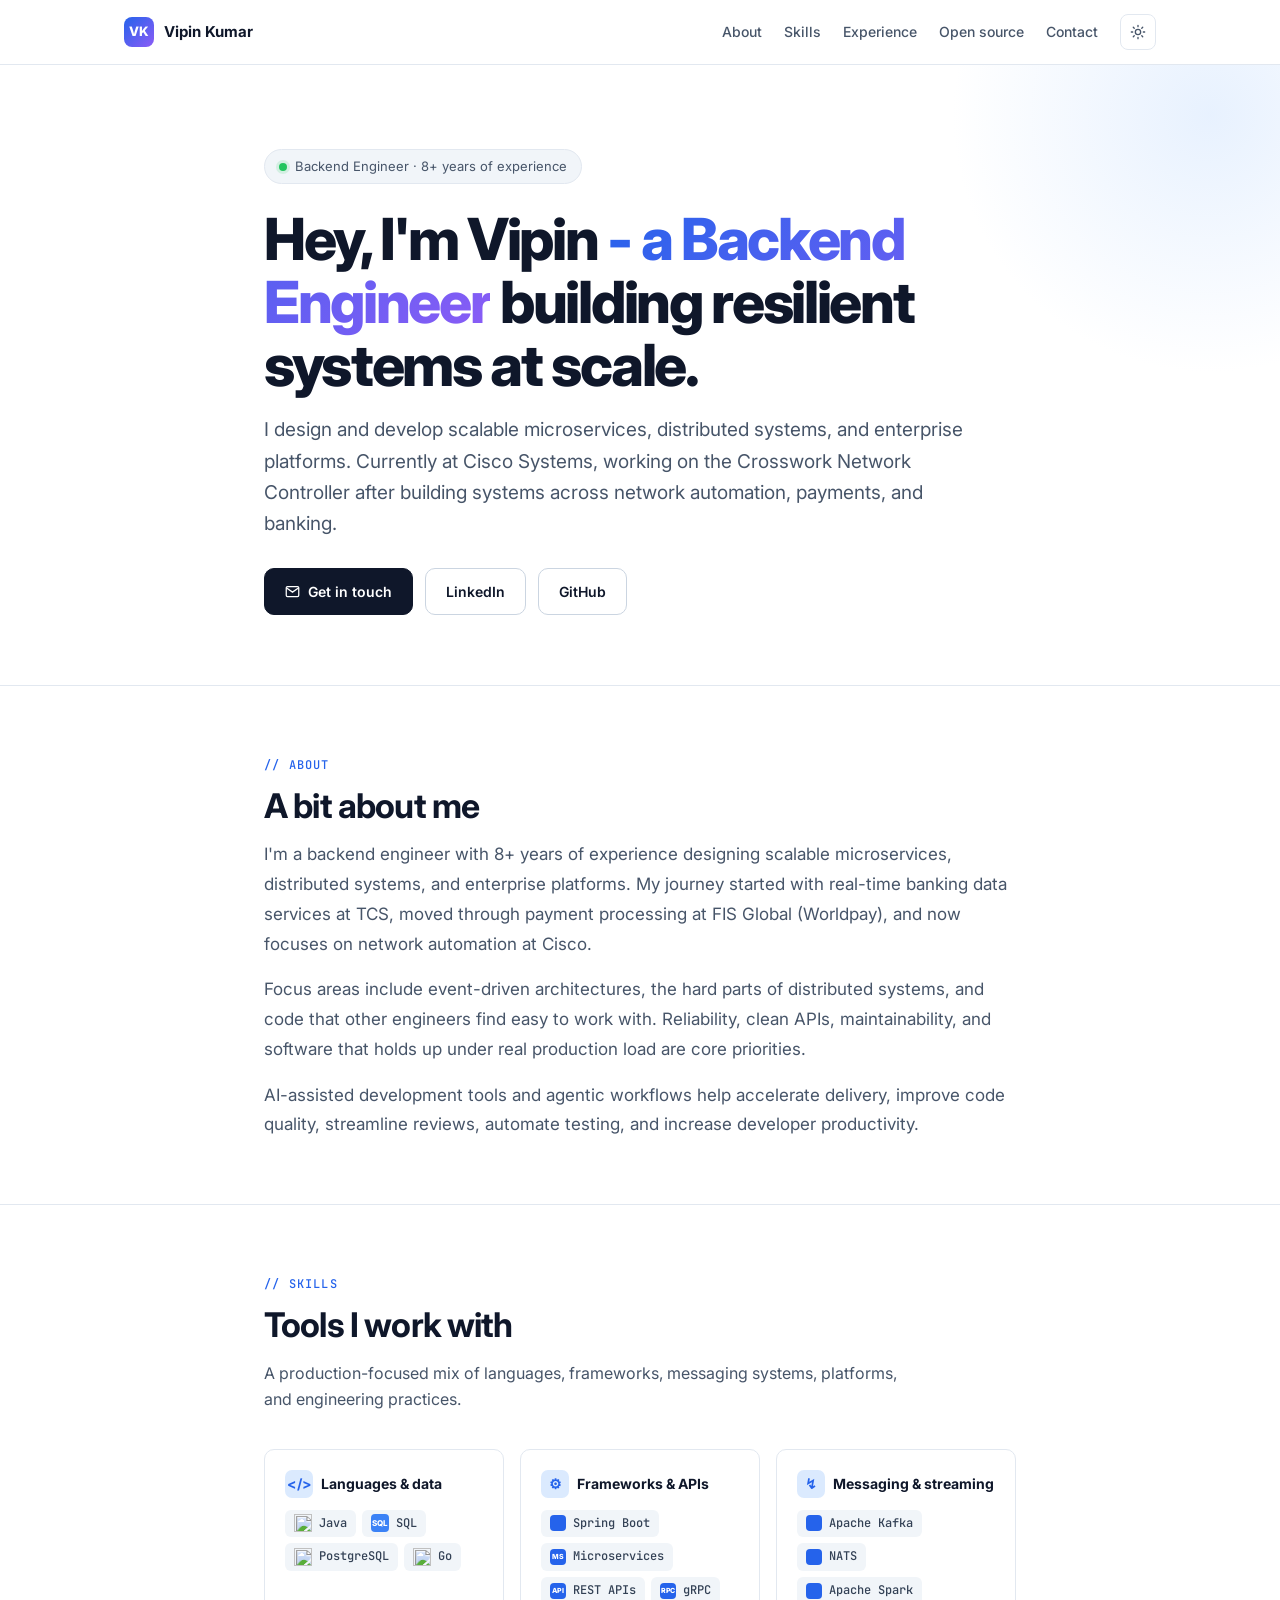
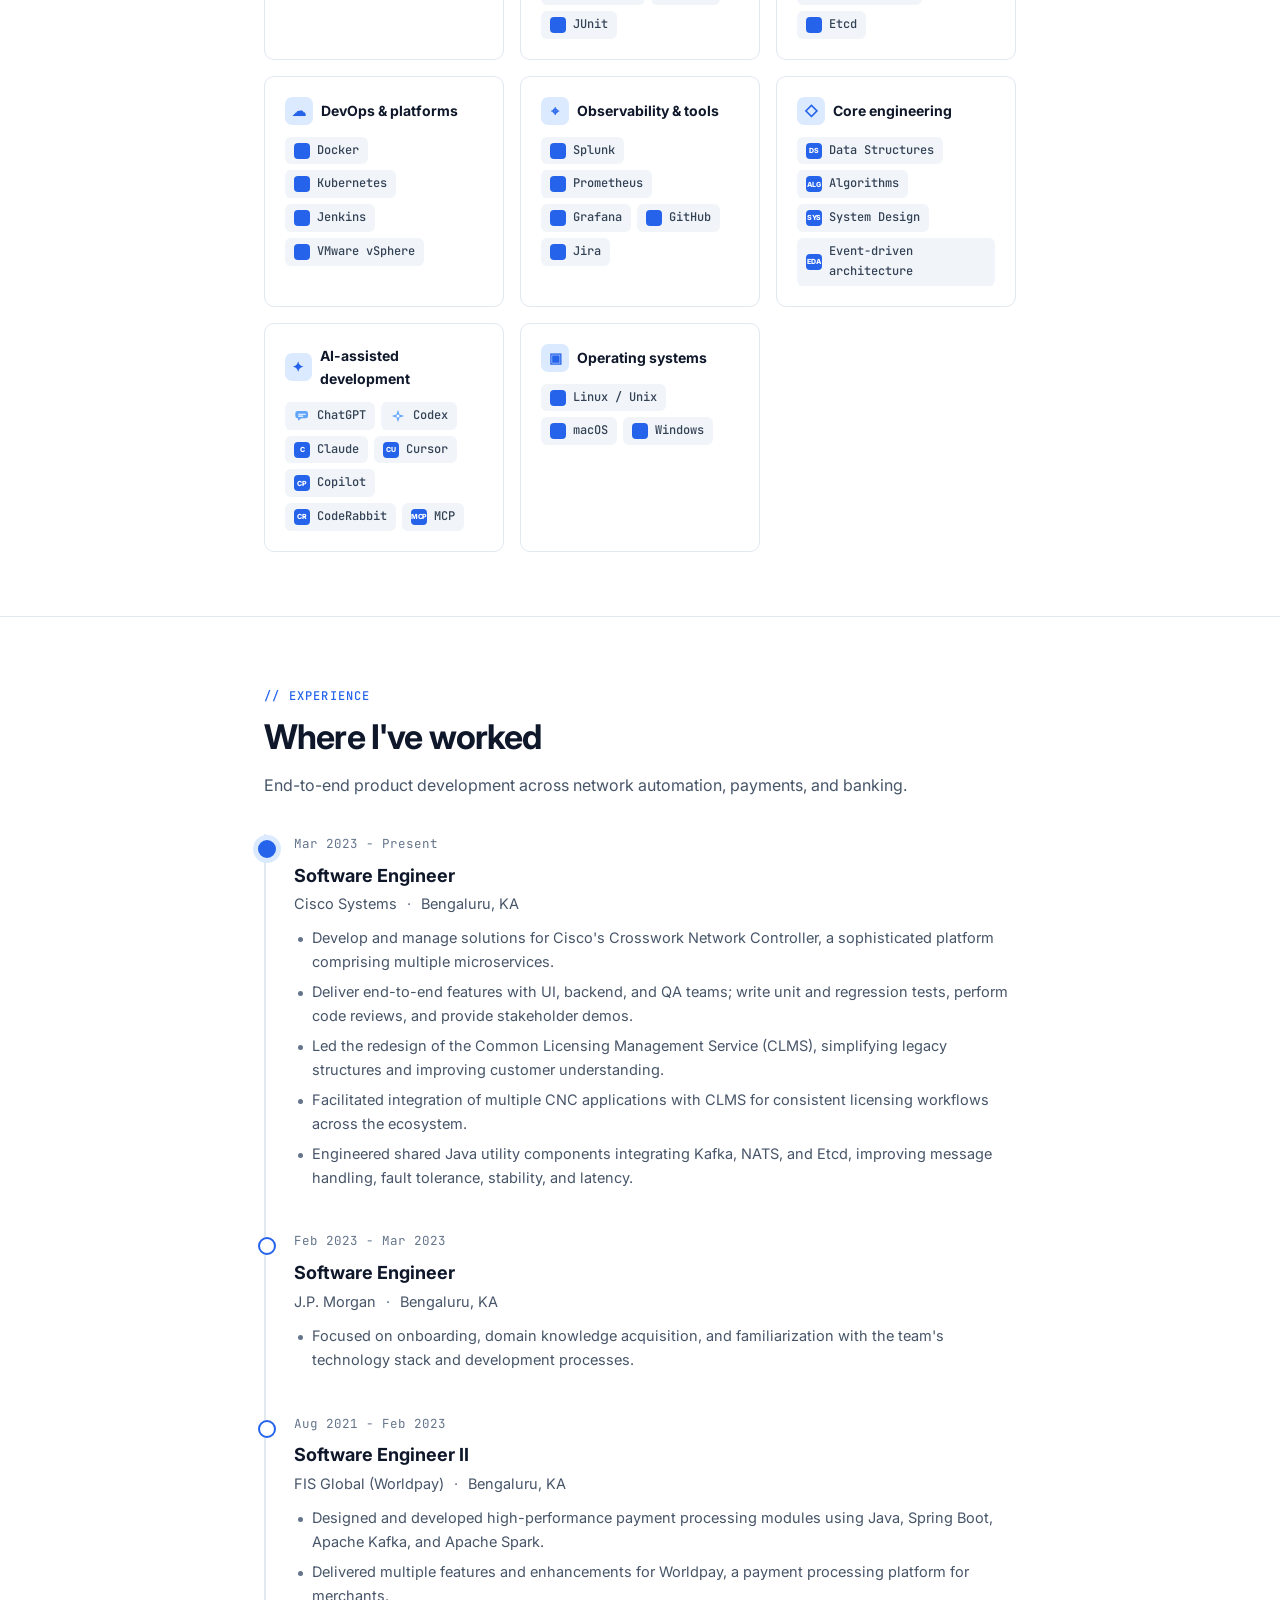
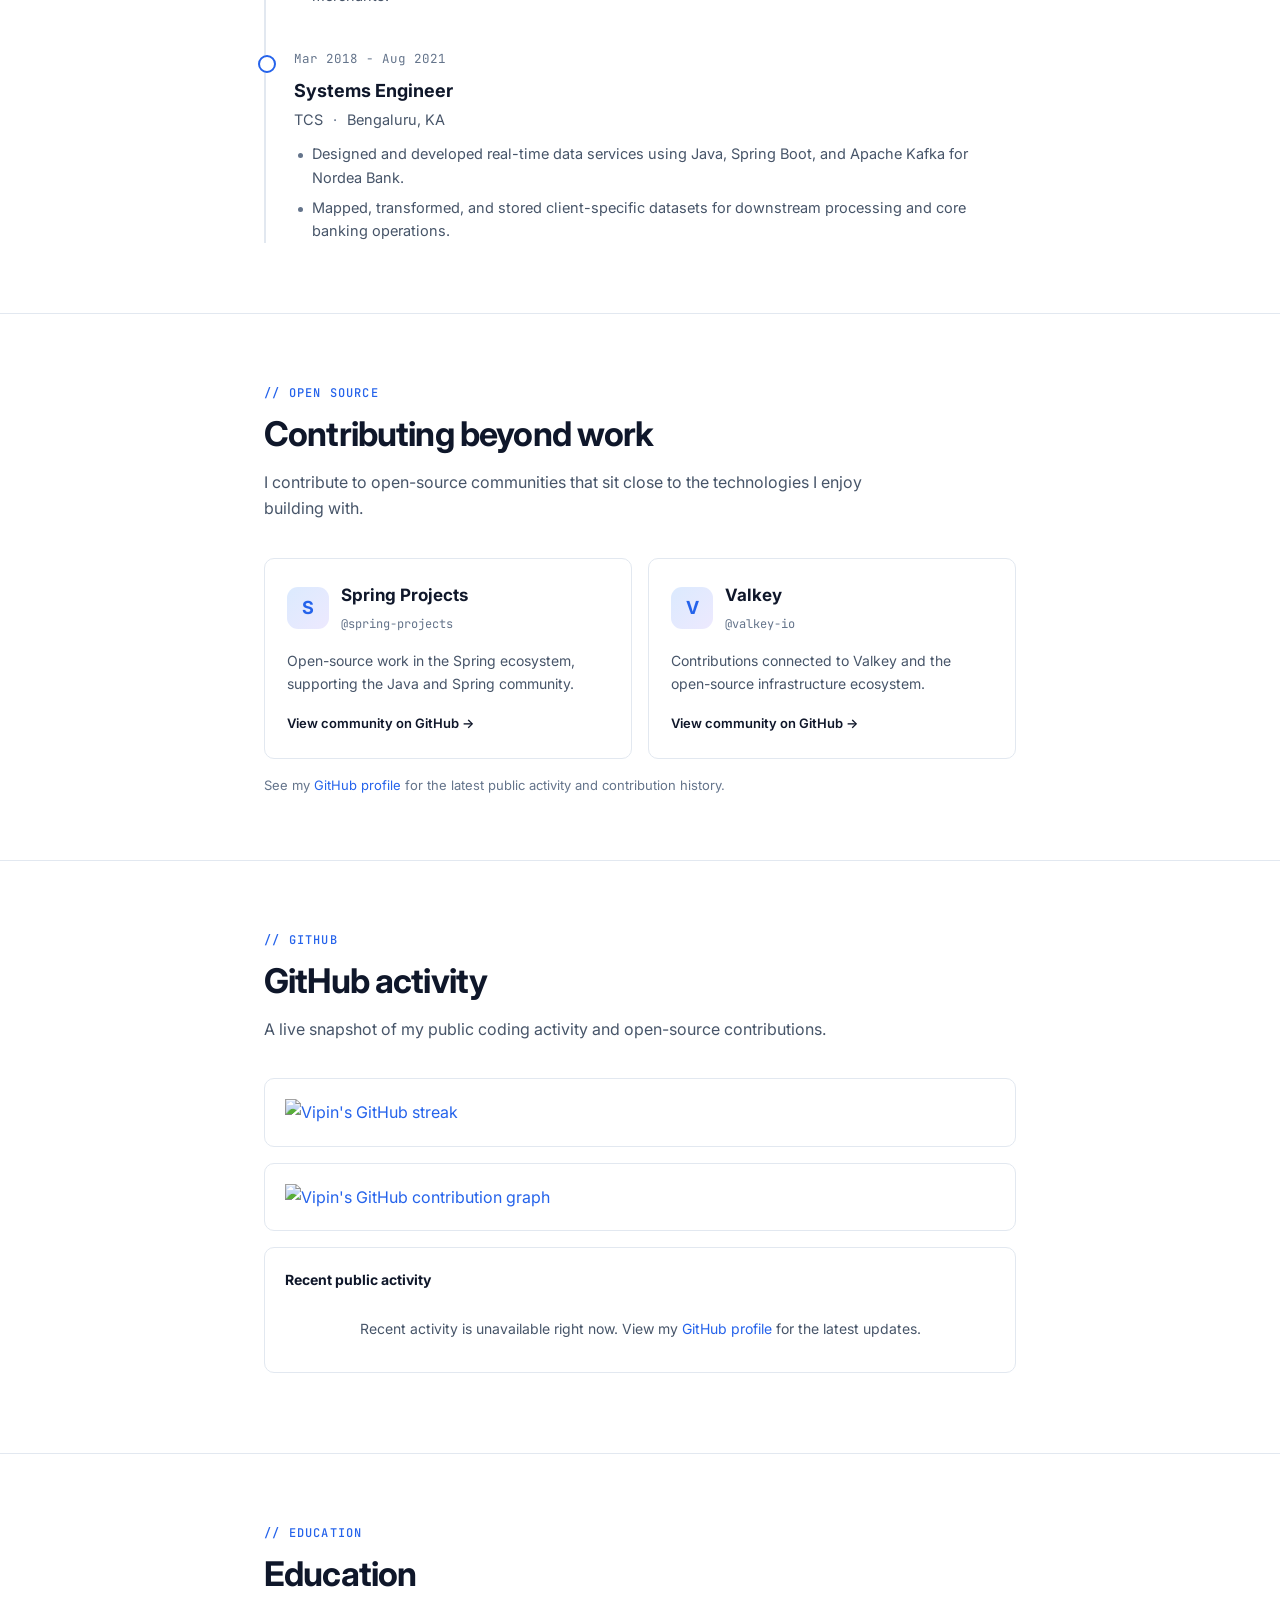
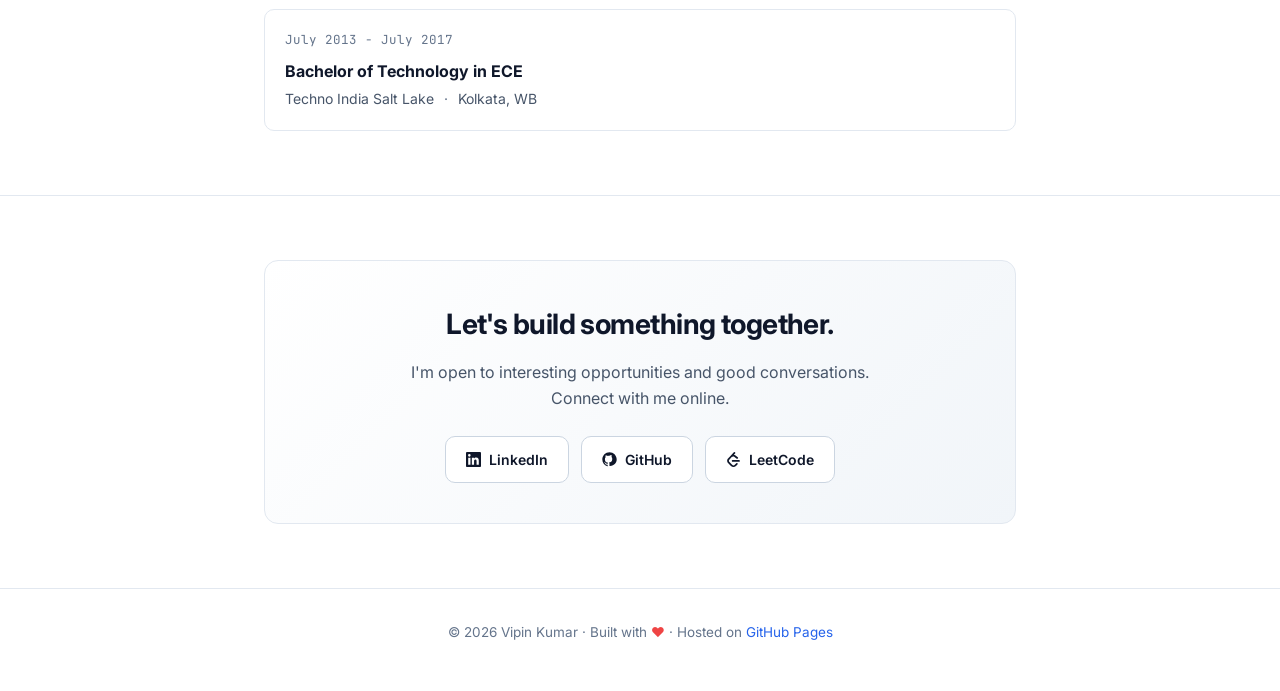
==== commit 66464554: "Update index.html" ====
--- a/index.html
+++ b/index.html
@@ -3,26 +3,20 @@
 <head>
   <meta charset="UTF-8" />
   <meta name="viewport" content="width=device-width, initial-scale=1.0" />
-  <meta name="description" content="Vipin Kumar - Backend Engineer building scalable microservices and distributed systems." />
+  <meta name="description" content="Vipin Kumar - Backend Engineer with 8+ years of experience building scalable microservices and distributed systems." />
   <meta name="author" content="Vipin Kumar" />
   <meta name="theme-color" content="#0f172a" />
-
   <meta property="og:title" content="Vipin Kumar - Backend Engineer" />
-  <meta property="og:description" content="Backend Engineer building scalable microservices and distributed systems." />
+  <meta property="og:description" content="Backend Engineer building resilient microservices, distributed systems, and enterprise platforms." />
   <meta property="og:type" content="website" />
   <meta property="og:url" content="https://vipi-n.github.io/" />
-
-  <title>Vipin | Backend Engineer</title>
-
-  <link rel="icon" type="image/svg+xml" href="data:image/svg+xml;utf8,%3Csvg%20xmlns%3D%22http%3A%2F%2Fwww.w3.org%2F2000%2Fsvg%22%20viewBox%3D%220%200%2024%2024%22%20fill%3D%22none%22%20stroke%3D%22%232563eb%22%20stroke-width%3D%223%22%20stroke-linecap%3D%22round%22%20stroke-linejoin%3D%22round%22%3E%3Cpolyline%20points%3D%229%2018%203%2012%209%206%22%2F%3E%3Cpolyline%20points%3D%2215%206%2021%2012%2015%2018%22%2F%3E%3Cline%20x1%3D%2214%22%20y1%3D%224%22%20x2%3D%2210%22%20y2%3D%2220%22%2F%3E%3C%2Fsvg%3E" />
-  <link rel="alternate icon" href="data:image/svg+xml;utf8,%3Csvg%20xmlns%3D%22http%3A%2F%2Fwww.w3.org%2F2000%2Fsvg%22%20viewBox%3D%220%200%2024%2024%22%20fill%3D%22none%22%20stroke%3D%22%232563eb%22%20stroke-width%3D%223%22%20stroke-linecap%3D%22round%22%20stroke-linejoin%3D%22round%22%3E%3Cpolyline%20points%3D%229%2018%203%2012%209%206%22%2F%3E%3Cpolyline%20points%3D%2215%206%2021%2012%2015%2018%22%2F%3E%3Cline%20x1%3D%2214%22%20y1%3D%224%22%20x2%3D%2210%22%20y2%3D%2220%22%2F%3E%3C%2Fsvg%3E" />
+  <title>Vipin Kumar | Backend Engineer</title>
 
   <link rel="preconnect" href="https://fonts.googleapis.com" />
   <link rel="preconnect" href="https://fonts.gstatic.com" crossorigin />
   <link href="https://fonts.googleapis.com/css2?family=Inter:wght@400;500;600;700;800&family=JetBrains+Mono:wght@400;500&display=swap" rel="stylesheet" />
 
   <style>
-    /* ---------- Tokens ---------- */
     :root {
       --bg: #ffffff;
       --bg-soft: #f8fafc;
@@ -38,13 +32,12 @@
       --accent-soft: #dbeafe;
       --tag-bg: #f1f5f9;
       --tag-text: #334155;
-      --shadow-sm: 0 1px 2px rgba(15, 23, 42, 0.04);
-      --shadow: 0 4px 12px rgba(15, 23, 42, 0.05);
-      --shadow-lg: 0 20px 40px rgba(15, 23, 42, 0.08);
+      --shadow: 0 4px 12px rgba(15, 23, 42, .05);
+      --shadow-lg: 0 20px 40px rgba(15, 23, 42, .08);
       --radius: 14px;
       --radius-sm: 10px;
       --max-w: 1080px;
-      --max-w-narrow: 760px;
+      --max-w-narrow: 800px;
     }
 
     [data-theme="dark"] {
@@ -62,965 +55,347 @@
       --accent-soft: #1e3a8a40;
       --tag-bg: #1e293b;
       --tag-text: #cbd5e1;
-      --shadow-sm: 0 1px 2px rgba(0, 0, 0, 0.3);
-      --shadow: 0 4px 12px rgba(0, 0, 0, 0.4);
-      --shadow-lg: 0 20px 40px rgba(0, 0, 0, 0.5);
+      --shadow: 0 4px 12px rgba(0, 0, 0, .4);
+      --shadow-lg: 0 20px 40px rgba(0, 0, 0, .5);
     }
 
     * { box-sizing: border-box; margin: 0; padding: 0; }
     html { scroll-behavior: smooth; }
-
     body {
-      font-family: 'Inter', -apple-system, BlinkMacSystemFont, "Segoe UI", Roboto, sans-serif;
       background: var(--bg);
       color: var(--text);
+      font-family: Inter, -apple-system, BlinkMacSystemFont, "Segoe UI", sans-serif;
       line-height: 1.65;
       -webkit-font-smoothing: antialiased;
-      -moz-osx-font-smoothing: grayscale;
-      transition: background 0.2s ease, color 0.2s ease;
-    }
-
-    code, .mono { font-family: 'JetBrains Mono', ui-monospace, SFMono-Regular, Menlo, Monaco, Consolas, monospace; }
-
-    a { color: var(--accent); text-decoration: none; transition: color 0.15s ease; }
+      transition: background .2s ease, color .2s ease;
+    }
+    a { color: var(--accent); text-decoration: none; transition: color .15s ease; }
     a:hover { color: var(--accent-hover); }
-
+    .mono, code { font-family: "JetBrains Mono", ui-monospace, monospace; }
     .container { max-width: var(--max-w); margin: 0 auto; padding: 0 24px; }
-
-    /* ---------- Nav ---------- */
-    nav.topnav {
-      position: sticky;
-      top: 0;
-      z-index: 50;
-      background: rgba(255, 255, 255, 0.8);
+    .narrow { max-width: var(--max-w-narrow); margin: 0 auto; padding: 0 24px; }
+
+    nav {
+      position: sticky; top: 0; z-index: 10;
+      border-bottom: 1px solid var(--border);
+      background: color-mix(in srgb, var(--bg) 84%, transparent);
       backdrop-filter: saturate(180%) blur(14px);
-      -webkit-backdrop-filter: saturate(180%) blur(14px);
-      border-bottom: 1px solid var(--border);
-    }
-    [data-theme="dark"] nav.topnav { background: rgba(10, 15, 28, 0.8); }
-
-    .nav-inner {
-      max-width: var(--max-w);
-      margin: 0 auto;
-      padding: 14px 24px;
-      display: flex;
-      align-items: center;
-      justify-content: space-between;
-      gap: 16px;
-    }
-    .logo {
-      display: flex;
-      align-items: center;
-      gap: 10px;
-      font-weight: 700;
-      font-size: 15px;
-      color: var(--text);
-    }
-    .logo-mark {
-      width: 30px; height: 30px;
-      border-radius: 8px;
-      background: linear-gradient(135deg, var(--accent), #8b5cf6);
-      display: grid; place-items: center;
-      color: white; font-weight: 800; font-size: 13px;
-    }
-    .nav-links { display: flex; gap: 24px; align-items: center; }
-    .nav-links a {
-      color: var(--text-muted);
-      font-size: 14px;
-      font-weight: 500;
-    }
+    }
+    .nav-inner { display: flex; align-items: center; justify-content: space-between; gap: 16px; padding: 14px 24px; }
+    .logo { display: inline-flex; align-items: center; gap: 10px; color: var(--text); font-size: 15px; font-weight: 700; }
+    .logo-mark { display: grid; width: 30px; height: 30px; place-items: center; border-radius: 8px; background: linear-gradient(135deg, var(--accent), #8b5cf6); color: white; font-size: 13px; font-weight: 800; }
+    .nav-links { display: flex; align-items: center; gap: 22px; }
+    .nav-links a { color: var(--text-muted); font-size: 14px; font-weight: 500; }
     .nav-links a:hover { color: var(--text); }
-
-    .icon-btn {
-      width: 36px; height: 36px;
-      border-radius: 8px;
-      background: transparent;
-      border: 1px solid var(--border);
-      color: var(--text-muted);
-      cursor: pointer;
-      display: grid; place-items: center;
-      transition: all 0.15s ease;
-    }
-    .icon-btn:hover { color: var(--accent); border-color: var(--accent); }
+    .icon-btn { display: grid; width: 36px; height: 36px; place-items: center; border: 1px solid var(--border); border-radius: 8px; background: transparent; color: var(--text-muted); cursor: pointer; }
+    .icon-btn:hover { border-color: var(--accent); color: var(--accent); }
     .icon-btn svg { width: 16px; height: 16px; }
+
+    .hero { position: relative; overflow: hidden; padding: 84px 0 70px; }
+    .hero::before { content: ""; position: absolute; top: -210px; right: -190px; width: 520px; height: 520px; background: radial-gradient(circle, var(--accent-soft), transparent 70%); opacity: .65; pointer-events: none; }
+    .hero-inner { position: relative; }
+    .greeting { display: inline-flex; align-items: center; gap: 8px; margin-bottom: 24px; padding: 6px 14px; border: 1px solid var(--border); border-radius: 999px; background: var(--surface-2); color: var(--text-muted); font-size: 13px; }
+    .dot { width: 8px; height: 8px; border-radius: 50%; background: #22c55e; box-shadow: 0 0 0 3px #22c55e25; }
+    h1 { max-width: 780px; margin-bottom: 18px; font-size: clamp(36px, 6vw, 58px); font-weight: 800; letter-spacing: -.04em; line-height: 1.08; }
+    h1 .accent { background: linear-gradient(135deg, var(--accent), #8b5cf6); -webkit-background-clip: text; background-clip: text; -webkit-text-fill-color: transparent; }
+    .lead { max-width: 700px; margin-bottom: 28px; color: var(--text-muted); font-size: clamp(16px, 2vw, 19px); }
+    .hero-cta, .contact-links { display: flex; flex-wrap: wrap; gap: 12px; }
+    .btn { display: inline-flex; align-items: center; gap: 8px; padding: 11px 20px; border: 1px solid var(--border-strong); border-radius: 10px; background: var(--surface); color: var(--text); font-size: 14px; font-weight: 600; }
+    .btn:hover { transform: translateY(-1px); border-color: var(--accent); color: var(--accent); }
+    .btn-primary { border-color: var(--text); background: var(--text); color: var(--bg); }
+    .btn-primary:hover { border-color: var(--accent); background: var(--accent); color: #fff; }
+    .btn svg { width: 15px; height: 15px; }
+    .hero-stats { display: flex; flex-wrap: wrap; gap: 10px; margin-top: 32px; }
+    .stat { padding: 10px 14px; border: 1px solid var(--border); border-radius: 9px; background: color-mix(in srgb, var(--surface) 72%, transparent); color: var(--text-muted); font-size: 13px; }
+    .stat strong { color: var(--text); font-size: 16px; margin-right: 5px; }
+
+    section.block { padding: 64px 0; border-top: 1px solid var(--border); }
+    .eyebrow { display: inline-block; margin-bottom: 10px; color: var(--accent); font-family: "JetBrains Mono", monospace; font-size: 12px; font-weight: 500; letter-spacing: .1em; text-transform: uppercase; }
+    .section-heading { margin-bottom: 14px; font-size: clamp(26px, 3.5vw, 34px); font-weight: 700; letter-spacing: -.025em; line-height: 1.2; }
+    .section-sub { max-width: 650px; margin-bottom: 36px; color: var(--text-muted); }
+    .about p { margin-bottom: 16px; color: var(--text-muted); font-size: 17px; line-height: 1.75; }
+    .about p:last-child { margin-bottom: 0; }
+
+    .skills-grid, .oss-grid, .edu-grid { display: grid; grid-template-columns: repeat(auto-fit, minmax(235px, 1fr)); gap: 16px; }
+    .skill-card, .oss-card, .edu-card, .gh-panel { border: 1px solid var(--border); border-radius: var(--radius-sm); background: var(--surface); }
+    .skill-card { padding: 20px; transition: transform .15s ease, box-shadow .15s ease, border-color .15s ease; }
+    .skill-card:hover, .oss-card:hover { transform: translateY(-2px); border-color: var(--border-strong); box-shadow: var(--shadow); }
+    .skill-card h3 { display: flex; align-items: center; gap: 8px; margin-bottom: 12px; font-size: 14px; }
+    .skill-icon, .oss-mark { display: grid; place-items: center; border-radius: 7px; background: var(--accent-soft); color: var(--accent); font-weight: 700; }
+    .skill-icon { width: 28px; height: 28px; font-size: 14px; }
+    .skill-tags { display: flex; flex-wrap: wrap; gap: 6px; }
+    .tag { padding: 4px 9px; border-radius: 6px; background: var(--tag-bg); color: var(--tag-text); font-family: "JetBrains Mono", monospace; font-size: 12px; font-weight: 500; }
+    .tech-tag { display: inline-flex; align-items: center; gap: 7px; padding: 4px 9px; border-radius: 6px; background: var(--tag-bg); color: var(--tag-text); font-family: "JetBrains Mono", monospace; font-size: 12px; font-weight: 500; }
+    .tech-logo { width: 18px; height: 18px; object-fit: contain; flex: 0 0 18px; }
+    .db-logo { display: grid; place-items: center; border-radius: 4px; background: #3b82f6; color: #fff; font-family: Inter, sans-serif; font-size: 8px; font-weight: 800; letter-spacing: -.04em; }
+    .tag-with-logo { display: inline-flex; align-items: center; gap: 7px; }
+    .tag-logo { width: 16px; height: 16px; object-fit: contain; flex: 0 0 16px; }
+    .tag-logo.svg-logo { display: block; }
+    .tag-logo.svg-logo svg { display: block; width: 100%; height: 100%; }
+    .tag-logo.text-logo { display: grid; place-items: center; border-radius: 4px; background: var(--accent); color: #fff; font-family: Inter, sans-serif; font-size: 7px; font-weight: 800; letter-spacing: -.04em; }
+
+    .timeline { position: relative; padding-left: 28px; border-left: 2px solid var(--border); }
+    .tl-item { position: relative; padding-bottom: 36px; }
+    .tl-item:last-child { padding-bottom: 0; }
+    .tl-item::before { content: ""; position: absolute; top: 6px; left: -36px; width: 14px; height: 14px; border: 2px solid var(--accent); border-radius: 50%; background: var(--bg); }
+    .tl-item.current::before { background: var(--accent); box-shadow: 0 0 0 5px var(--accent-soft); }
+    .tl-date { display: block; margin-bottom: 6px; color: var(--text-soft); font-family: "JetBrains Mono", monospace; font-size: 12.5px; }
+    .tl-title { margin-bottom: 2px; color: var(--text); font-size: 18px; font-weight: 700; }
+    .tl-company { margin-bottom: 10px; color: var(--text-muted); font-size: 14.5px; }
+    .sep { margin: 0 6px; color: var(--text-soft); }
+    .tl-desc { list-style: none; }
+    .tl-desc li { position: relative; margin-bottom: 6px; padding-left: 18px; color: var(--text-muted); font-size: 14.5px; line-height: 1.65; }
+    .tl-desc li::before { content: ""; position: absolute; top: 11px; left: 4px; width: 5px; height: 5px; border-radius: 50%; background: var(--text-soft); }
+
+    .oss-grid { grid-template-columns: repeat(auto-fit, minmax(280px, 1fr)); }
+    .oss-card { display: block; padding: 22px; color: var(--text); transition: transform .15s ease, box-shadow .15s ease, border-color .15s ease; }
+    .oss-card-top { display: flex; align-items: center; gap: 12px; margin-bottom: 14px; }
+    .oss-mark { width: 42px; height: 42px; border-radius: 11px; background: linear-gradient(135deg, var(--accent-soft), #ede9fe); font-size: 18px; }
+    .oss-card h3 { font-size: 17px; }
+    .oss-handle { color: var(--text-soft); font-family: "JetBrains Mono", monospace; font-size: 12px; }
+    .oss-card p { margin-bottom: 14px; color: var(--text-muted); font-size: 14px; }
+    .oss-link { font-size: 13px; font-weight: 600; }
+    .oss-note { margin-top: 16px; color: var(--text-soft); font-size: 13px; }
+
+    .gh-panel { margin-bottom: 16px; padding: 20px; overflow-x: auto; }
+    .gh-panel img { display: block; max-width: 100%; height: auto; margin: 0 auto; }
+    .gh-panel.contrib img { width: 100%; min-width: 600px; }
+    .gh-events { display: grid; gap: 8px; list-style: none; }
+    .gh-events li { display: grid; grid-template-columns: 24px 1fr auto; gap: 10px; align-items: start; padding: 9px 10px; border-radius: 8px; color: var(--text-muted); font-size: 14px; }
+    .gh-events li:hover { background: var(--surface-2); }
+    .ev-icon { color: var(--accent); }
+    .ev-repo { font-family: "JetBrains Mono", monospace; font-size: 13px; }
+    .ev-msg { display: block; overflow: hidden; color: var(--text-soft); font-size: 13px; text-overflow: ellipsis; white-space: nowrap; }
+    .ev-time { color: var(--text-soft); font-family: "JetBrains Mono", monospace; font-size: 12px; white-space: nowrap; }
+    .gh-loading, .gh-error { display: block !important; padding: 12px !important; text-align: center; }
+    .gh-img-dark { display: none !important; }
+    [data-theme="dark"] .gh-img-light { display: none !important; }
+    [data-theme="dark"] .gh-img-dark { display: block !important; }
+
+    .edu-card { padding: 20px; }
+    .edu-card .tl-date { margin-bottom: 8px; }
+    .edu-card .tl-title { font-size: 16px; }
+    .edu-card .tl-company { margin-bottom: 0; font-size: 14px; }
+    .contact-card { padding: 40px; border: 1px solid var(--border); border-radius: var(--radius); background: linear-gradient(135deg, var(--surface), var(--surface-2)); text-align: center; }
+    .contact-card h2 { margin-bottom: 12px; font-size: 28px; letter-spacing: -.02em; }
+    .contact-card p { max-width: 520px; margin: 0 auto 24px; color: var(--text-muted); }
+    .contact-links { justify-content: center; }
+    footer { padding: 32px 24px 48px; border-top: 1px solid var(--border); color: var(--text-soft); font-size: 13.5px; text-align: center; }
+    .heart { color: #ef4444; }
 
     @media (max-width: 640px) {
       .nav-links a:not(.icon-btn) { display: none; }
-    }
-
-    /* ---------- Hero ---------- */
-    .hero {
-      padding: 88px 0 72px;
-      position: relative;
-      overflow: hidden;
-    }
-    .hero::before {
-      content: "";
-      position: absolute;
-      top: -200px; right: -200px;
-      width: 500px; height: 500px;
-      background: radial-gradient(circle, var(--accent-soft) 0%, transparent 70%);
-      opacity: 0.6;
-      pointer-events: none;
-    }
-    .hero-inner {
-      max-width: var(--max-w-narrow);
-      margin: 0 auto;
-      padding: 0 24px;
-      position: relative;
-    }
-    .hero .greeting {
-      display: inline-flex;
-      align-items: center;
-      gap: 8px;
-      padding: 6px 14px;
-      background: var(--surface-2);
-      border: 1px solid var(--border);
-      border-radius: 999px;
-      font-size: 13px;
-      color: var(--text-muted);
-      margin-bottom: 24px;
-    }
-    .hero .greeting .dot {
-      width: 8px; height: 8px;
-      border-radius: 50%;
-      background: #22c55e;
-      box-shadow: 0 0 0 3px #22c55e25;
-    }
-
-    .hero h1 {
-      font-size: clamp(36px, 6vw, 56px);
-      font-weight: 800;
-      letter-spacing: -0.03em;
-      line-height: 1.1;
-      margin-bottom: 18px;
-    }
-    .hero h1 .accent {
-      background: linear-gradient(135deg, var(--accent), #8b5cf6);
-      -webkit-background-clip: text;
-      background-clip: text;
-      -webkit-text-fill-color: transparent;
-    }
-    .hero p.lead {
-      font-size: clamp(16px, 2vw, 19px);
-      color: var(--text-muted);
-      max-width: 620px;
-      margin-bottom: 28px;
-    }
-    .hero-cta { display: flex; gap: 12px; flex-wrap: wrap; }
-
-    .btn {
-      display: inline-flex;
-      align-items: center;
-      gap: 8px;
-      padding: 11px 20px;
-      border-radius: 10px;
-      font-size: 14px;
-      font-weight: 600;
-      border: 1px solid var(--border-strong);
-      background: var(--surface);
-      color: var(--text);
-      cursor: pointer;
-      font-family: inherit;
-      transition: all 0.15s ease;
-    }
-    .btn:hover { transform: translateY(-1px); border-color: var(--accent); color: var(--accent); }
-    span.btn { cursor: default; color: var(--text-muted); }
-    span.btn:hover { transform: none; border-color: var(--border-strong); color: var(--text-muted); }
-    .btn-primary {
-      background: var(--text);
-      color: var(--bg);
-      border-color: var(--text);
-    }
-    .btn-primary:hover { background: var(--accent); border-color: var(--accent); color: #fff; transform: translateY(-1px); }
-    .btn svg { width: 15px; height: 15px; }
-
-    /* ---------- Section ---------- */
-    section.block {
-      padding: 64px 0;
-      border-top: 1px solid var(--border);
-    }
-    .block-inner {
-      max-width: var(--max-w-narrow);
-      margin: 0 auto;
-      padding: 0 24px;
-    }
-    .eyebrow {
-      display: inline-block;
-      font-family: 'JetBrains Mono', monospace;
-      font-size: 12px;
-      font-weight: 500;
-      color: var(--accent);
-      text-transform: uppercase;
-      letter-spacing: 0.1em;
-      margin-bottom: 10px;
-    }
-    .section-heading {
-      font-size: clamp(26px, 3.5vw, 34px);
-      font-weight: 700;
-      letter-spacing: -0.02em;
-      margin-bottom: 14px;
-    }
-    .section-sub {
-      color: var(--text-muted);
-      max-width: 600px;
-      margin-bottom: 40px;
-      font-size: 16px;
-    }
-
-    /* ---------- About ---------- */
-    .about p {
-      color: var(--text-muted);
-      font-size: 17px;
-      line-height: 1.75;
-      margin-bottom: 16px;
-    }
-    .about p:last-child { margin-bottom: 0; }
-
-    /* ---------- Skills ---------- */
-    .skills-grid {
-      display: grid;
-      grid-template-columns: repeat(auto-fit, minmax(240px, 1fr));
-      gap: 16px;
-    }
-    .skill-card {
-      background: var(--surface);
-      border: 1px solid var(--border);
-      border-radius: var(--radius-sm);
-      padding: 20px;
-      transition: all 0.15s ease;
-    }
-    .skill-card:hover {
-      transform: translateY(-2px);
-      border-color: var(--border-strong);
-      box-shadow: var(--shadow);
-    }
-    .skill-card h3 {
-      font-size: 14px;
-      font-weight: 600;
-      color: var(--text);
-      margin-bottom: 12px;
-      display: flex;
-      align-items: center;
-      gap: 8px;
-    }
-    .skill-card h3 .skill-icon {
-      width: 28px; height: 28px;
-      border-radius: 7px;
-      background: var(--accent-soft);
-      color: var(--accent);
-      display: grid; place-items: center;
-      font-size: 14px;
-    }
-    .skill-tags { display: flex; flex-wrap: wrap; gap: 6px; }
-    .tag {
-      padding: 4px 10px;
-      background: var(--tag-bg);
-      color: var(--tag-text);
-      border-radius: 6px;
-      font-size: 12.5px;
-      font-weight: 500;
-      font-family: 'JetBrains Mono', monospace;
-    }
-
-    /* ---------- Experience timeline ---------- */
-    .timeline {
-      position: relative;
-      padding-left: 28px;
-      border-left: 2px solid var(--border);
-    }
-    .tl-item {
-      position: relative;
-      padding-bottom: 36px;
-    }
-    .tl-item:last-child { padding-bottom: 0; }
-    .tl-item::before {
-      content: "";
-      position: absolute;
-      left: -36px;
-      top: 6px;
-      width: 14px; height: 14px;
-      border-radius: 50%;
-      background: var(--bg);
-      border: 2px solid var(--accent);
-    }
-    .tl-item.current::before {
-      background: var(--accent);
-      box-shadow: 0 0 0 5px var(--accent-soft);
-    }
-    .tl-date {
-      font-family: 'JetBrains Mono', monospace;
-      font-size: 12.5px;
-      color: var(--text-soft);
-      margin-bottom: 6px;
-      display: block;
-    }
-    .tl-title {
-      font-size: 18px;
-      font-weight: 700;
-      color: var(--text);
-      margin-bottom: 2px;
-    }
-    .tl-company {
-      font-size: 14.5px;
-      color: var(--text-muted);
-      margin-bottom: 10px;
-    }
-    .tl-company .sep { color: var(--text-soft); margin: 0 6px; }
-    .tl-desc {
-      list-style: none;
-    }
-    .tl-desc li {
-      position: relative;
-      padding-left: 18px;
-      margin-bottom: 6px;
-      color: var(--text-muted);
-      font-size: 14.5px;
-      line-height: 1.65;
-    }
-    .tl-desc li::before {
-      content: "";
-      position: absolute;
-      left: 4px;
-      top: 11px;
-      width: 5px; height: 5px;
-      border-radius: 50%;
-      background: var(--text-soft);
-    }
-
-    /* ---------- Education ---------- */
-    .edu-grid {
-      display: grid;
-      grid-template-columns: repeat(auto-fit, minmax(280px, 1fr));
-      gap: 16px;
-    }
-    .edu-card {
-      background: var(--surface);
-      border: 1px solid var(--border);
-      border-radius: var(--radius-sm);
-      padding: 20px;
-    }
-    .edu-card .tl-date { margin-bottom: 8px; }
-    .edu-card .tl-title { font-size: 16px; }
-    .edu-card .tl-company { font-size: 14px; margin-bottom: 0; }
-
-    /* ---------- GitHub Activity ---------- */
-    .gh-grid {
-      display: grid;
-      grid-template-columns: repeat(auto-fit, minmax(280px, 1fr));
-      gap: 16px;
-      margin-bottom: 24px;
-    }
-    .gh-card {
-      display: block;
-      background: var(--surface);
-      border: 1px solid var(--border);
-      border-radius: var(--radius-sm);
-      padding: 18px;
-      text-align: center;
-      transition: all 0.15s ease;
-    }
-    .gh-card:hover {
-      transform: translateY(-2px);
-      border-color: var(--border-strong);
-      box-shadow: var(--shadow);
-    }
-    .gh-card img {
-      max-width: 100%;
-      height: auto;
-      vertical-align: middle;
-    }
-    .gh-contrib,
-    .gh-activity {
-      background: var(--surface);
-      border: 1px solid var(--border);
-      border-radius: var(--radius-sm);
-      padding: 22px;
-      overflow-x: auto;
-      margin-bottom: 16px;
-    }
-    .gh-activity { margin-bottom: 0; }
-    .gh-contrib a,
-    .gh-activity a { display: block; }
-    .gh-contrib img {
-      width: 100%;
-      min-width: 600px;
-      height: auto;
-    }
-    .gh-activity img {
-      width: 100%;
-      height: auto;
-    }
-
-    .gh-recent {
-      margin-top: 16px;
-      background: var(--surface);
-      border: 1px solid var(--border);
-      border-radius: var(--radius-sm);
-      padding: 22px 24px;
-    }
-    .gh-recent-title {
-      font-size: 14px;
-      font-weight: 600;
-      color: var(--text);
-      margin-bottom: 14px;
-      display: flex;
-      align-items: center;
-      gap: 8px;
-    }
-    .gh-recent-title::before {
-      content: "";
-      width: 6px;
-      height: 6px;
-      background: #22c55e;
-      border-radius: 50%;
-      box-shadow: 0 0 0 3px #22c55e25;
-    }
-    .gh-events {
-      list-style: none;
-      display: flex;
-      flex-direction: column;
-      gap: 10px;
-    }
-    .gh-events li {
-      display: grid;
-      grid-template-columns: 22px 1fr auto;
-      gap: 10px;
-      align-items: start;
-      padding: 8px 10px;
-      border-radius: 8px;
-      font-size: 14px;
-      color: var(--text-muted);
-      transition: background 0.15s ease;
-    }
-    .gh-events li:hover { background: var(--surface-2); }
-    .gh-events .ev-icon {
-      width: 22px; height: 22px;
-      display: grid; place-items: center;
-      color: var(--accent);
-      flex-shrink: 0;
-    }
-    .gh-events .ev-icon svg { width: 16px; height: 16px; }
-    .gh-events .ev-body { min-width: 0; }
-    .gh-events .ev-action { font-weight: 500; }
-    .gh-events .ev-repo {
-      font-family: 'JetBrains Mono', monospace;
-      font-size: 13px;
-      color: var(--accent);
-      text-decoration: none;
-      word-break: break-word;
-    }
-    .gh-events .ev-repo:hover { text-decoration: underline; }
-    .gh-events .ev-msg {
-      display: block;
-      font-size: 13px;
-      color: var(--text-soft);
-      margin-top: 2px;
-      overflow: hidden;
-      text-overflow: ellipsis;
-      white-space: nowrap;
-    }
-    .gh-events .ev-time {
-      font-size: 12px;
-      color: var(--text-soft);
-      white-space: nowrap;
-      font-family: 'JetBrains Mono', monospace;
-    }
-    .gh-loading, .gh-error {
-      color: var(--text-soft);
-      text-align: center;
-      padding: 12px;
-      font-size: 14px;
-      grid-template-columns: 1fr !important;
-    }
-    .gh-loading::before, .gh-error::before { display: none; }
-
-    /* Show light variant in light mode, dark variant in dark mode */
-    .gh-img-dark { display: none; }
-    [data-theme="dark"] .gh-img-light { display: none; }
-    [data-theme="dark"] .gh-img-dark { display: inline-block; }
-
-    /* ---------- Contact ---------- */
-    .contact-card {
-      background: linear-gradient(135deg, var(--surface), var(--surface-2));
-      border: 1px solid var(--border);
-      border-radius: var(--radius);
-      padding: 40px;
-      text-align: center;
-    }
-    .contact-card h2 {
-      font-size: 28px;
-      font-weight: 700;
-      letter-spacing: -0.02em;
-      margin-bottom: 12px;
-    }
-    .contact-card p {
-      color: var(--text-muted);
-      max-width: 480px;
-      margin: 0 auto 24px;
-    }
-    .contact-links {
-      display: flex;
-      flex-wrap: wrap;
-      gap: 12px;
-      justify-content: center;
-    }
-
-    /* ---------- Footer ---------- */
-    footer.page-footer {
-      padding: 32px 24px 48px;
-      text-align: center;
-      color: var(--text-soft);
-      font-size: 13.5px;
-      border-top: 1px solid var(--border);
-    }
-    footer.page-footer .heart {
-      color: #ef4444;
-      font-size: 14px;
-      animation: beat 1.4s ease-in-out infinite;
-      display: inline-block;
-    }
-    @keyframes beat {
-      0%, 100% { transform: scale(1); }
-      50% { transform: scale(1.2); }
-    }
-
-    /* ---------- Responsive ---------- */
-    @media (max-width: 640px) {
-      .hero { padding: 56px 0 40px; }
+      .nav-inner { padding: 12px 18px; }
+      .hero { padding: 56px 0 48px; }
       section.block { padding: 48px 0; }
       .contact-card { padding: 28px 20px; }
-    }
-
-    /* ---------- Print ---------- */
+      .ev-time { display: none; }
+    }
     @media print {
-      nav.topnav, footer.page-footer, .hero-cta, .contact-links { display: none !important; }
+      nav, footer, .hero-cta, .contact-links, .gh-panel { display: none !important; }
       body { background: #fff; color: #000; }
-      section.block { padding: 16px 0; border: none; }
-      .timeline { border-color: #999; }
-      .tl-item::before { background: #fff; }
+      section.block { padding: 16px 0; border: 0; }
     }
   </style>
 </head>
 
 <body>
-
-  <nav class="topnav" aria-label="Primary">
-    <div class="nav-inner">
-      <a href="#top" class="logo" aria-label="Home">
-        <span class="logo-mark">VK</span>
-        <span>Vipin Kumar</span>
-      </a>
+  <nav aria-label="Primary">
+    <div class="container nav-inner">
+      <a class="logo" href="#top" aria-label="Home"><span class="logo-mark">VK</span><span>Vipin Kumar</span></a>
       <div class="nav-links">
         <a href="#about">About</a>
         <a href="#skills">Skills</a>
         <a href="#experience">Experience</a>
-        <a href="#github">GitHub</a>
+        <a href="#opensource">Open source</a>
         <a href="#contact">Contact</a>
         <button id="themeToggle" class="icon-btn" type="button" aria-label="Toggle theme" title="Toggle theme">
-          <svg id="iconSun" viewBox="0 0 24 24" fill="none" stroke="currentColor" stroke-width="2" stroke-linecap="round" stroke-linejoin="round"><circle cx="12" cy="12" r="4"/><path d="M12 2v2M12 20v2M4.93 4.93l1.41 1.41M17.66 17.66l1.41 1.41M2 12h2M20 12h2M4.93 19.07l1.41-1.41M17.66 6.34l1.41-1.41"/></svg>
+          <svg viewBox="0 0 24 24" fill="none" stroke="currentColor" stroke-width="2" stroke-linecap="round" stroke-linejoin="round"><circle cx="12" cy="12" r="4"/><path d="M12 2v2M12 20v2M4.93 4.93l1.41 1.41M17.66 17.66l1.41 1.41M2 12h2M20 12h2M4.93 19.07l1.41-1.41M17.66 6.34l1.41-1.41"/></svg>
         </button>
       </div>
     </div>
   </nav>
 
   <a id="top"></a>
-
   <header class="hero">
-    <div class="hero-inner">
-      <span class="greeting"><span class="dot"></span> Available for new opportunities</span>
-      <h1>Hey, I'm Vipin <span class="accent">- a Backend Engineer</span> who loves building things at scale.</h1>
-      <p class="lead">
-        I design and develop scalable microservices, distributed systems, and enterprise platforms. Currently at Cisco Systems working on the Crosswork Network Controller, and I've spent 8+ years across banking, payments, and network automation.
-      </p>
+    <div class="narrow hero-inner">
+      <span class="greeting"><span class="dot"></span> Backend Engineer · 8+ years of experience</span>
+      <h1>Hey, I'm Vipin <span class="accent">- a Backend Engineer</span> building resilient systems at scale.</h1>
+      <p class="lead">I design and develop scalable microservices, distributed systems, and enterprise platforms. Currently at Cisco Systems, working on the Crosswork Network Controller after building systems across network automation, payments, and banking.</p>
       <div class="hero-cta">
-        <a class="btn btn-primary" href="#contact">
-          <svg viewBox="0 0 24 24" fill="none" stroke="currentColor" stroke-width="2" stroke-linecap="round" stroke-linejoin="round"><path d="M4 4h16c1.1 0 2 .9 2 2v12c0 1.1-.9 2-2 2H4c-1.1 0-2-.9-2-2V6c0-1.1.9-2 2-2z"/><polyline points="22,6 12,13 2,6"/></svg>
-          Get in touch
-        </a>
-        <a class="btn" href="https://www.linkedin.com/in/vipi-n/" target="_blank" rel="noopener noreferrer">
-          <svg viewBox="0 0 24 24" fill="currentColor"><path d="M20.45 20.45h-3.55v-5.57c0-1.33-.03-3.04-1.85-3.04-1.85 0-2.13 1.45-2.13 2.94v5.66H9.36V9h3.41v1.56h.05c.48-.9 1.64-1.85 3.37-1.85 3.6 0 4.27 2.37 4.27 5.45v6.29zM5.34 7.43a2.06 2.06 0 1 1 0-4.12 2.06 2.06 0 0 1 0 4.12zM7.12 20.45H3.56V9h3.56v11.45zM22.22 0H1.77C.79 0 0 .77 0 1.72v20.56C0 23.23.79 24 1.77 24h20.45c.98 0 1.78-.77 1.78-1.72V1.72C24 .77 23.2 0 22.22 0z"/></svg>
-          LinkedIn
-        </a>
+        <a class="btn btn-primary" href="#contact"><svg viewBox="0 0 24 24" fill="none" stroke="currentColor" stroke-width="2"><path d="M4 4h16c1.1 0 2 .9 2 2v12c0 1.1-.9 2-2 2H4c-1.1 0-2-.9-2-2V6c0-1.1.9-2 2-2z"/><polyline points="22,6 12,13 2,6"/></svg>Get in touch</a>
+        <a class="btn" href="https://www.linkedin.com/in/vipi-n/" target="_blank" rel="noopener noreferrer">LinkedIn</a>
+        <a class="btn" href="https://github.com/vipi-n" target="_blank" rel="noopener noreferrer">GitHub</a>
       </div>
     </div>
   </header>
 
-  <section class="block" id="about" aria-labelledby="about-h">
-    <div class="block-inner about">
+  <section class="block" id="about" aria-labelledby="about-heading">
+    <div class="narrow about">
       <span class="eyebrow">// about</span>
-      <h2 class="section-heading" id="about-h">A bit about me</h2>
-      <p>
-        I'm a backend engineer with 8+ years of experience designing scalable microservices, distributed systems, and enterprise platforms. My journey started with banking systems at TCS, moved through payments at FIS Worldpay, and now focuses on network automation at Cisco.
-      </p>
-      <p>
-        I enjoy event-driven architectures, the messy parts of distributed systems, and writing code that other engineers find easy to work with. I care about reliability, clean APIs, and shipping software that holds up under real production load.
-      </p>
-      <p>
-        Outside of work, I spend a lot of time on system design, exploring new patterns, and tinkering with side projects.
-      </p>
-    </div>
-  </section>
-
-  <section class="block" id="skills" aria-labelledby="skills-h">
-    <div class="block-inner">
+      <h2 class="section-heading" id="about-heading">A bit about me</h2>
+      <p>I'm a backend engineer with 8+ years of experience designing scalable microservices, distributed systems, and enterprise platforms. My journey started with real-time banking data services at TCS, moved through payment processing at FIS Global (Worldpay), and now focuses on network automation at Cisco.</p>
+      <p>Focus areas include event-driven architectures, the hard parts of distributed systems, and code that other engineers find easy to work with. Reliability, clean APIs, maintainability, and software that holds up under real production load are core priorities.</p>
+      <p>AI-assisted development tools and agentic workflows help accelerate delivery, improve code quality, streamline reviews, automate testing, and increase developer productivity.</p>
+    </div>
+  </section>
+
+  <section class="block" id="skills" aria-labelledby="skills-heading">
+    <div class="narrow">
       <span class="eyebrow">// skills</span>
-      <h2 class="section-heading" id="skills-h">Tools I work with</h2>
-      <p class="section-sub">A mix of languages, frameworks, and platforms I've used in production over the years.</p>
-
+      <h2 class="section-heading" id="skills-heading">Tools I work with</h2>
+      <p class="section-sub">A production-focused mix of languages, frameworks, messaging systems, platforms, and engineering practices.</p>
       <div class="skills-grid">
-        <div class="skill-card">
-          <h3><span class="skill-icon">&lt;/&gt;</span> Languages</h3>
-          <div class="skill-tags">
-            <span class="tag">Java</span>
-            <span class="tag">SQL</span>
-            <span class="tag">PostgreSQL</span>
-            <span class="tag">Go</span>
-          </div>
-        </div>
-
-        <div class="skill-card">
-          <h3><span class="skill-icon">⚙</span> Frameworks</h3>
-          <div class="skill-tags">
-            <span class="tag">Spring Boot</span>
-            <span class="tag">Microservices</span>
-            <span class="tag">REST APIs</span>
-            <span class="tag">JUnit</span>
-          </div>
-        </div>
-
-        <div class="skill-card">
-          <h3><span class="skill-icon">↯</span> Messaging &amp; Streaming</h3>
-          <div class="skill-tags">
-            <span class="tag">Apache Kafka</span>
-            <span class="tag">NATS</span>
-            <span class="tag">Spark</span>
-          </div>
-        </div>
-
-        <div class="skill-card">
-          <h3><span class="skill-icon">☁</span> DevOps &amp; Cloud</h3>
-          <div class="skill-tags">
-            <span class="tag">Docker</span>
-            <span class="tag">Kubernetes</span>
-            <span class="tag">Jenkins</span>
-            <span class="tag">VMware vSphere</span>
-          </div>
-        </div>
-
-        <div class="skill-card">
-          <h3><span class="skill-icon">⌖</span> Tools</h3>
-          <div class="skill-tags">
-            <span class="tag">IntelliJ IDEA</span>
-            <span class="tag">VS Code</span>
-            <span class="tag">Git</span>
-            <span class="tag">Splunk</span>
-            <span class="tag">Jira</span>
-          </div>
-        </div>
-
-        <div class="skill-card">
-          <h3><span class="skill-icon">◇</span> Core Concepts</h3>
-          <div class="skill-tags">
-            <span class="tag">Data Structures</span>
-            <span class="tag">Algorithms</span>
-            <span class="tag">System Design</span>
-            <span class="tag">Event-Driven Arch</span>
-          </div>
-        </div>
-
-        <div class="skill-card">
-          <h3><span class="skill-icon">✦</span> AI &amp; Tooling</h3>
-          <div class="skill-tags">
-            <span class="tag">MCP Servers</span>
-            <span class="tag">RAG</span>
-            <span class="tag">Prompt Engineering</span>
-            <span class="tag">LLM APIs</span>
-            <span class="tag">AI Agents</span>
-            <span class="tag">Cursor</span>
-            <span class="tag">Copilot</span>
-          </div>
-        </div>
-      </div>
-    </div>
-  </section>
-
-  <section class="block" id="experience" aria-labelledby="exp-h">
-    <div class="block-inner">
+        <div class="skill-card"><h3><span class="skill-icon">&lt;/&gt;</span> Languages &amp; data</h3><div class="skill-tags"><span class="tech-tag"><img class="tech-logo" src="https://cdn.jsdelivr.net/gh/devicons/devicon@latest/icons/java/java-original.svg" alt="" loading="lazy" />Java</span><span class="tech-tag"><span class="tech-logo db-logo" aria-hidden="true">SQL</span>SQL</span><span class="tech-tag"><img class="tech-logo" src="https://cdn.jsdelivr.net/gh/devicons/devicon@latest/icons/postgresql/postgresql-original.svg" alt="" loading="lazy" />PostgreSQL</span><span class="tech-tag"><img class="tech-logo" src="https://cdn.jsdelivr.net/gh/devicons/devicon@latest/icons/go/go-original.svg" alt="" loading="lazy" />Go</span></div></div>
+        <div class="skill-card"><h3><span class="skill-icon">⚙</span> Frameworks &amp; APIs</h3><div class="skill-tags"><span class="tag">Spring Boot</span><span class="tag">Microservices</span><span class="tag">REST APIs</span><span class="tag">gRPC</span><span class="tag">JUnit</span></div></div>
+        <div class="skill-card"><h3><span class="skill-icon">↯</span> Messaging &amp; streaming</h3><div class="skill-tags"><span class="tag">Apache Kafka</span><span class="tag">NATS</span><span class="tag">Apache Spark</span><span class="tag">Etcd</span></div></div>
+        <div class="skill-card"><h3><span class="skill-icon">☁</span> DevOps &amp; platforms</h3><div class="skill-tags"><span class="tag">Docker</span><span class="tag">Kubernetes</span><span class="tag">Jenkins</span><span class="tag">VMware vSphere</span></div></div>
+        <div class="skill-card"><h3><span class="skill-icon">⌖</span> Observability &amp; tools</h3><div class="skill-tags"><span class="tag">Splunk</span><span class="tag">Prometheus</span><span class="tag">Grafana</span><span class="tag">GitHub</span><span class="tag">Jira</span></div></div>
+        <div class="skill-card"><h3><span class="skill-icon">◇</span> Core engineering</h3><div class="skill-tags"><span class="tag">Data Structures</span><span class="tag">Algorithms</span><span class="tag">System Design</span><span class="tag">Event-driven architecture</span></div></div>
+        <div class="skill-card"><h3><span class="skill-icon">✦</span> AI-assisted development</h3><div class="skill-tags"><span class="tag">ChatGPT</span><span class="tag">Codex</span><span class="tag">Claude</span><span class="tag">Cursor</span><span class="tag">Copilot</span><span class="tag">CodeRabbit</span><span class="tag">MCP</span></div></div>
+        <div class="skill-card"><h3><span class="skill-icon">▣</span> Operating systems</h3><div class="skill-tags"><span class="tag">Linux / Unix</span><span class="tag">macOS</span><span class="tag">Windows</span></div></div>
+      </div>
+    </div>
+  </section>
+
+  <section class="block" id="experience" aria-labelledby="experience-heading">
+    <div class="narrow">
       <span class="eyebrow">// experience</span>
-      <h2 class="section-heading" id="exp-h">Where I've worked</h2>
-      <p class="section-sub">A timeline of the teams and products I've contributed to.</p>
-
+      <h2 class="section-heading" id="experience-heading">Where I've worked</h2>
+      <p class="section-sub">End-to-end product development across network automation, payments, and banking.</p>
       <div class="timeline">
-        <div class="tl-item current">
-          <span class="tl-date">Mar 2023 - Present</span>
-          <h3 class="tl-title">Software Engineer</h3>
-          <div class="tl-company">Cisco Systems <span class="sep">·</span> Bengaluru, KA</div>
-          <ul class="tl-desc">
-            <li>Developed and managed solutions for Cisco's Crosswork Network Controller, a platform built on multiple microservices, ensuring seamless integration and scalability.</li>
-            <li>Delivered end-to-end features in collaboration with UI, backend, and QA teams; wrote unit and regression tests, performed code reviews, and gave stakeholder demos.</li>
-            <li>Led the redesign of the Common Licensing Management Service (CLMS), simplifying legacy structures for easier license management and customer understanding.</li>
-            <li>Engineered shared Java utility components integrating Kafka, NATS, and Etcd, improving stability and reducing latency across enterprise applications.</li>
-          </ul>
-        </div>
-
-        <div class="tl-item">
-          <span class="tl-date">Feb 2023 - Mar 2023</span>
-          <h3 class="tl-title">Software Engineer</h3>
-          <div class="tl-company">J.P. Morgan <span class="sep">·</span> Bengaluru, KA</div>
-          <ul class="tl-desc">
-            <li>Brief tenure focused on onboarding, domain knowledge acquisition, and familiarization with the team's tech stack and development processes.</li>
-          </ul>
-        </div>
-
-        <div class="tl-item">
-          <span class="tl-date">Aug 2021 - Feb 2023</span>
-          <h3 class="tl-title">Software Engineer II</h3>
-          <div class="tl-company">FIS Global (Worldpay) <span class="sep">·</span> Bengaluru, KA</div>
-          <ul class="tl-desc">
-            <li>Built high-performance modules using Java, Kafka, Spring Boot, and Spark to enhance system functionality and performance.</li>
-            <li>Delivered multiple features and enhancements for WorldPay, a comprehensive payment processing platform for merchants.</li>
-          </ul>
-        </div>
-
-        <div class="tl-item">
-          <span class="tl-date">Mar 2018 - Aug 2021</span>
-          <h3 class="tl-title">Systems Engineer</h3>
-          <div class="tl-company">TCS <span class="sep">·</span> Bengaluru, KA</div>
-          <ul class="tl-desc">
-            <li>Developed real-time data services using Java, Spring Boot, and Apache Kafka to consume and process data from diverse systems for Nordea Bank.</li>
-            <li>Mapped, transformed, and stored client-specific datasets into HDFS for downstream processing, supporting core banking operations.</li>
-          </ul>
-        </div>
-      </div>
-    </div>
-  </section>
-
-  <section class="block" id="github" aria-labelledby="gh-h">
-    <div class="block-inner">
+        <div class="tl-item current"><span class="tl-date">Mar 2023 - Present</span><h3 class="tl-title">Software Engineer</h3><div class="tl-company">Cisco Systems <span class="sep">·</span> Bengaluru, KA</div><ul class="tl-desc"><li>Develop and manage solutions for Cisco's Crosswork Network Controller, a sophisticated platform comprising multiple microservices.</li><li>Deliver end-to-end features with UI, backend, and QA teams; write unit and regression tests, perform code reviews, and provide stakeholder demos.</li><li>Led the redesign of the Common Licensing Management Service (CLMS), simplifying legacy structures and improving customer understanding.</li><li>Facilitated integration of multiple CNC applications with CLMS for consistent licensing workflows across the ecosystem.</li><li>Engineered shared Java utility components integrating Kafka, NATS, and Etcd, improving message handling, fault tolerance, stability, and latency.</li></ul></div>
+        <div class="tl-item"><span class="tl-date">Feb 2023 - Mar 2023</span><h3 class="tl-title">Software Engineer</h3><div class="tl-company">J.P. Morgan <span class="sep">·</span> Bengaluru, KA</div><ul class="tl-desc"><li>Focused on onboarding, domain knowledge acquisition, and familiarization with the team's technology stack and development processes.</li></ul></div>
+        <div class="tl-item"><span class="tl-date">Aug 2021 - Feb 2023</span><h3 class="tl-title">Software Engineer II</h3><div class="tl-company">FIS Global (Worldpay) <span class="sep">·</span> Bengaluru, KA</div><ul class="tl-desc"><li>Designed and developed high-performance payment processing modules using Java, Spring Boot, Apache Kafka, and Apache Spark.</li><li>Delivered multiple features and enhancements for Worldpay, a payment processing platform for merchants.</li></ul></div>
+        <div class="tl-item"><span class="tl-date">Mar 2018 - Aug 2021</span><h3 class="tl-title">Systems Engineer</h3><div class="tl-company">TCS <span class="sep">·</span> Bengaluru, KA</div><ul class="tl-desc"><li>Designed and developed real-time data services using Java, Spring Boot, and Apache Kafka for Nordea Bank.</li><li>Mapped, transformed, and stored client-specific datasets for downstream processing and core banking operations.</li></ul></div>
+      </div>
+    </div>
+  </section>
+
+  <section class="block" id="opensource" aria-labelledby="opensource-heading">
+    <div class="narrow">
+      <span class="eyebrow">// open source</span>
+      <h2 class="section-heading" id="opensource-heading">Contributing beyond work</h2>
+      <p class="section-sub">I contribute to open-source communities that sit close to the technologies I enjoy building with.</p>
+      <div class="oss-grid">
+        <a class="oss-card" href="https://github.com/spring-projects" target="_blank" rel="noopener noreferrer"><div class="oss-card-top"><span class="oss-mark">S</span><div><h3>Spring Projects</h3><span class="oss-handle">@spring-projects</span></div></div><p>Open-source work in the Spring ecosystem, supporting the Java and Spring community.</p><span class="oss-link">View community on GitHub →</span></a>
+        <a class="oss-card" href="https://github.com/valkey-io" target="_blank" rel="noopener noreferrer"><div class="oss-card-top"><span class="oss-mark">V</span><div><h3>Valkey</h3><span class="oss-handle">@valkey-io</span></div></div><p>Contributions connected to Valkey and the open-source infrastructure ecosystem.</p><span class="oss-link">View community on GitHub →</span></a>
+      </div>
+      <p class="oss-note">See my <a href="https://github.com/vipi-n" target="_blank" rel="noopener noreferrer">GitHub profile</a> for the latest public activity and contribution history.</p>
+    </div>
+  </section>
+
+  <section class="block" id="github" aria-labelledby="github-heading">
+    <div class="narrow">
       <span class="eyebrow">// github</span>
-      <h2 class="section-heading" id="gh-h">GitHub activity</h2>
-      <p class="section-sub">A snapshot of my open-source contributions and coding streak.</p>
-
-      <div class="gh-grid">
-        <a class="gh-card" href="https://github.com/vipi-n" target="_blank" rel="noopener noreferrer" aria-label="View streak on GitHub">
-          <img
-            src="https://github-readme-streak-stats.herokuapp.com/?user=vipi-n&hide_border=true&background=FFFFFF00&stroke=e2e8f0&ring=2563eb&fire=2563eb&currStreakNum=0f172a&sideNums=0f172a&currStreakLabel=2563eb&sideLabels=475569&dates=64748b"
-            alt="Vipin's GitHub streak"
-            loading="lazy"
-            class="gh-img-light"
-          />
-          <img
-            src="https://github-readme-streak-stats.herokuapp.com/?user=vipi-n&hide_border=true&background=FFFFFF00&stroke=1e293b&ring=60a5fa&fire=60a5fa&currStreakNum=f1f5f9&sideNums=f1f5f9&currStreakLabel=60a5fa&sideLabels=cbd5e1&dates=94a3b8"
-            alt="Vipin's GitHub streak"
-            loading="lazy"
-            class="gh-img-dark"
-          />
-        </a>
-      </div>
-
-      <div class="gh-contrib">
-        <a href="https://github.com/vipi-n" target="_blank" rel="noopener noreferrer" aria-label="View contributions on GitHub">
-          <img
-            src="https://ghchart.rshah.org/216e39/vipi-n"
-            alt="Vipin's GitHub contribution graph"
-            loading="lazy"
-            class="gh-img-light"
-          />
-          <img
-            src="https://ghchart.rshah.org/39d353/vipi-n"
-            alt="Vipin's GitHub contribution graph"
-            loading="lazy"
-            class="gh-img-dark"
-          />
-        </a>
-      </div>
-
-      <div class="gh-activity">
-        <a href="https://github.com/vipi-n" target="_blank" rel="noopener noreferrer" aria-label="View activity graph on GitHub">
-          <img
-            src="https://github-readme-activity-graph.vercel.app/graph?username=vipi-n&hide_border=true&bg_color=ffffff00&color=216e39&line=2da44e&point=216e39&area=true&area_color=2da44e"
-            alt="Vipin's GitHub activity graph"
-            loading="lazy"
-            class="gh-img-light"
-          />
-          <img
-            src="https://github-readme-activity-graph.vercel.app/graph?username=vipi-n&hide_border=true&bg_color=ffffff00&color=39d353&line=39d353&point=26a641&area=true&area_color=39d353"
-            alt="Vipin's GitHub activity graph"
-            loading="lazy"
-            class="gh-img-dark"
-          />
-        </a>
-      </div>
-
-      <div class="gh-recent">
-        <h3 class="gh-recent-title">Recent activity</h3>
-        <ul id="ghEvents" class="gh-events" aria-live="polite">
-          <li class="gh-loading">Loading recent contributions from GitHub…</li>
-        </ul>
-      </div>
-
-    </div>
-  </section>
-
-  <section class="block" aria-labelledby="edu-h">
-    <div class="block-inner">
+      <h2 class="section-heading" id="github-heading">GitHub activity</h2>
+      <p class="section-sub">A live snapshot of my public coding activity and open-source contributions.</p>
+      <div class="gh-panel"><a href="https://github.com/vipi-n" target="_blank" rel="noopener noreferrer"><img class="gh-img-light" src="https://github-readme-streak-stats.herokuapp.com/?user=vipi-n&hide_border=true&background=FFFFFF00&stroke=e2e8f0&ring=2563eb&fire=2563eb&currStreakNum=0f172a&sideNums=0f172a&currStreakLabel=2563eb&sideLabels=475569&dates=64748b" alt="Vipin's GitHub streak" loading="lazy" /><img class="gh-img-dark" src="https://github-readme-streak-stats.herokuapp.com/?user=vipi-n&hide_border=true&background=FFFFFF00&stroke=1e293b&ring=60a5fa&fire=60a5fa&currStreakNum=f1f5f9&sideNums=f1f5f9&currStreakLabel=60a5fa&sideLabels=cbd5e1&dates=94a3b8" alt="Vipin's GitHub streak" loading="lazy" /></a></div>
+      <div class="gh-panel contrib"><a href="https://github.com/vipi-n" target="_blank" rel="noopener noreferrer"><img class="gh-img-light" src="https://ghchart.rshah.org/216e39/vipi-n" alt="Vipin's GitHub contribution graph" loading="lazy" /><img class="gh-img-dark" src="https://ghchart.rshah.org/39d353/vipi-n" alt="Vipin's GitHub contribution graph" loading="lazy" /></a></div>
+      <div class="gh-panel"><h3 style="font-size:14px;margin-bottom:14px">Recent public activity</h3><ul id="ghEvents" class="gh-events" aria-live="polite"><li class="gh-loading">Loading recent activity from GitHub...</li></ul></div>
+    </div>
+  </section>
+
+  <section class="block" aria-labelledby="education-heading">
+    <div class="narrow">
       <span class="eyebrow">// education</span>
-      <h2 class="section-heading" id="edu-h">Education</h2>
-
+      <h2 class="section-heading" id="education-heading">Education</h2>
       <div class="edu-grid">
-        <div class="edu-card">
-          <span class="tl-date">July 2013 - July 2017</span>
-          <h3 class="tl-title">B.Tech in ECE</h3>
-          <div class="tl-company">Techno India Salt Lake <span class="sep">·</span> Kolkata, WB</div>
-        </div>
-      </div>
-    </div>
-  </section>
-
-  <section class="block" id="contact" aria-labelledby="contact-h">
-    <div class="block-inner">
-      <div class="contact-card">
-        <h2 id="contact-h">Let's build something together.</h2>
-        <p>I'm open to interesting opportunities and good conversations. Reach me on LinkedIn.</p>
-        <div class="contact-links">
-          <span class="btn" aria-label="Email available on request" title="Available on request">
-            <svg viewBox="0 0 24 24" fill="none" stroke="currentColor" stroke-width="2" stroke-linecap="round" stroke-linejoin="round"><path d="M4 4h16c1.1 0 2 .9 2 2v12c0 1.1-.9 2-2 2H4c-1.1 0-2-.9-2-2V6c0-1.1.9-2 2-2z"/><polyline points="22,6 12,13 2,6"/></svg>
-            ••••••••@gmail.com
-          </span>
-          <a class="btn" href="https://www.linkedin.com/in/vipi-n/" target="_blank" rel="noopener noreferrer">
-            <svg viewBox="0 0 24 24" fill="currentColor"><path d="M20.45 20.45h-3.55v-5.57c0-1.33-.03-3.04-1.85-3.04-1.85 0-2.13 1.45-2.13 2.94v5.66H9.36V9h3.41v1.56h.05c.48-.9 1.64-1.85 3.37-1.85 3.6 0 4.27 2.37 4.27 5.45v6.29zM5.34 7.43a2.06 2.06 0 1 1 0-4.12 2.06 2.06 0 0 1 0 4.12zM7.12 20.45H3.56V9h3.56v11.45zM22.22 0H1.77C.79 0 0 .77 0 1.72v20.56C0 23.23.79 24 1.77 24h20.45c.98 0 1.78-.77 1.78-1.72V1.72C24 .77 23.2 0 22.22 0z"/></svg>
-            LinkedIn
-          </a>
-          <a class="btn" href="https://github.com/vipi-n" target="_blank" rel="noopener noreferrer">
-            <svg viewBox="0 0 24 24" fill="currentColor"><path d="M12 .5C5.65.5.5 5.65.5 12c0 5.08 3.29 9.39 7.86 10.91.57.1.78-.25.78-.55 0-.27-.01-1.16-.02-2.1-3.2.7-3.87-1.36-3.87-1.36-.52-1.32-1.27-1.67-1.27-1.67-1.04-.71.08-.7.08-.7 1.15.08 1.76 1.18 1.76 1.18 1.02 1.75 2.68 1.24 3.34.95.1-.74.4-1.24.72-1.53-2.55-.29-5.24-1.28-5.24-5.69 0-1.26.45-2.29 1.18-3.09-.12-.29-.51-1.46.11-3.05 0 0 .96-.31 3.16 1.18.92-.26 1.9-.39 2.88-.39.98 0 1.96.13 2.88.39 2.2-1.49 3.16-1.18 3.16-1.18.62 1.59.23 2.76.11 3.05.74.8 1.18 1.83 1.18 3.09 0 4.42-2.69 5.4-5.25 5.68.41.36.78 1.06.78 2.13 0 1.54-.01 2.78-.01 3.16 0 .31.21.66.79.55C20.21 21.39 23.5 17.08 23.5 12 23.5 5.65 18.35.5 12 .5z"/></svg>
-            GitHub
-          </a>
-          <a class="btn" href="https://leetcode.com/u/vipi-n/" target="_blank" rel="noopener noreferrer">
-            <svg viewBox="0 0 24 24" fill="currentColor" aria-hidden="true"><path d="M13.483 0a1.374 1.374 0 0 0-.961.438L7.116 6.226l-3.854 4.126a5.266 5.266 0 0 0-1.209 2.104 5.35 5.35 0 0 0-.125.513 5.527 5.527 0 0 0 .062 2.362 5.83 5.83 0 0 0 .349 1.017 5.938 5.938 0 0 0 1.271 1.818l4.277 4.193.039.038c2.248 2.165 5.852 2.133 8.063-.074l2.396-2.392c.54-.54.54-1.414.003-1.955a1.378 1.378 0 0 0-1.951-.003l-2.396 2.392a3.021 3.021 0 0 1-4.205.038l-.02-.019-4.276-4.193c-.652-.64-.972-1.469-.948-2.263a2.68 2.68 0 0 1 .066-.523 2.545 2.545 0 0 1 .619-1.164L9.13 8.114c1.058-1.134 3.204-1.27 4.43-.278l3.501 2.831c.593.48 1.461.387 1.94-.207a1.384 1.384 0 0 0-.207-1.943l-3.5-2.831c-.8-.647-1.766-1.045-2.774-1.202l2.015-2.158A1.384 1.384 0 0 0 13.483 0zm-2.866 12.815a1.38 1.38 0 0 0-1.38 1.382 1.38 1.38 0 0 0 1.38 1.382H20.79a1.38 1.38 0 0 0 1.38-1.382 1.38 1.38 0 0 0-1.38-1.382z"/></svg>
-            LeetCode
-          </a>
-          <span class="btn" aria-label="Phone number masked" title="Available on request">
-            <svg viewBox="0 0 24 24" fill="none" stroke="currentColor" stroke-width="2" stroke-linecap="round" stroke-linejoin="round"><path d="M22 16.92v3a2 2 0 0 1-2.18 2 19.79 19.79 0 0 1-8.63-3.07 19.5 19.5 0 0 1-6-6 19.79 19.79 0 0 1-3.07-8.67A2 2 0 0 1 4.11 2h3a2 2 0 0 1 2 1.72c.13.96.37 1.9.72 2.81a2 2 0 0 1-.45 2.11L8.09 9.91a16 16 0 0 0 6 6l1.27-1.27a2 2 0 0 1 2.11-.45c.91.35 1.85.59 2.81.72A2 2 0 0 1 22 16.92z"/></svg>
-            +91 ••• ••• ••••
-          </span>
-        </div>
-      </div>
-    </div>
-  </section>
-
-  <footer class="page-footer">
-    © <span id="yr"></span> Vipin · Built with <span class="heart" aria-label="love">♥</span> · Hosted on
-    <a href="https://pages.github.com/" target="_blank" rel="noopener noreferrer">GitHub Pages</a>
-  </footer>
+        <div class="edu-card"><span class="tl-date">July 2013 - July 2017</span><h3 class="tl-title">Bachelor of Technology in ECE</h3><div class="tl-company">Techno India Salt Lake <span class="sep">·</span> Kolkata, WB</div></div>
+      </div>
+    </div>
+  </section>
+
+  <section class="block" id="contact" aria-labelledby="contact-heading">
+    <div class="narrow"><div class="contact-card"><h2 id="contact-heading">Let's build something together.</h2><p>I'm open to interesting opportunities and good conversations. Connect with me online.</p><div class="contact-links"><a class="btn" href="https://www.linkedin.com/in/vipi-n/" target="_blank" rel="noopener noreferrer"><svg viewBox="0 0 24 24" fill="currentColor" aria-hidden="true"><path d="M20.45 20.45h-3.55v-5.57c0-1.33-.03-3.04-1.85-3.04-1.85 0-2.13 1.45-2.13 2.94v5.66H9.36V9h3.41v1.56h.05c.48-.9 1.64-1.85 3.37-1.85 3.6 0 4.27 2.37 4.27 5.45v6.29zM5.34 7.43a2.06 2.06 0 1 1 0-4.12 2.06 2.06 0 0 1 0 4.12zM7.12 20.45H3.56V9h3.56v11.45zM22.22 0H1.77C.79 0 0 .77 0 1.72v20.56C0 23.23.79 24 1.77 24h20.45c.98 0 1.78-.77 1.78-1.72V1.72C24 .77 23.2 0 22.22 0z"/></svg>LinkedIn</a><a class="btn" href="https://github.com/vipi-n" target="_blank" rel="noopener noreferrer"><svg viewBox="0 0 24 24" fill="currentColor" aria-hidden="true"><path d="M12 .5C5.65.5.5 5.65.5 12c0 5.08 3.29 9.39 7.86 10.91.57.1.78-.25.78-.55 0-.27-.01-1.16-.02-2.1-3.2.7-3.87-1.36-3.87-1.36-.52-1.32-1.27-1.67-1.27-1.67-1.04-.71.08-.7.08-.7 1.15.08 1.76 1.18 1.76 1.18 1.02 1.75 2.68 1.24 3.34.95.1-.74.4-1.24.72-1.53-2.55-.29-5.24-1.28-5.24-5.69 0-1.26.45-2.29 1.18-3.09-.12-.29-.51-1.46.11-3.05 0 0 .96-.31 3.16 1.18.92-.26 1.9-.39 2.88-.39 2.2-1.49 3.16-1.18 3.16-1.18.62 1.59.23 2.76.11 3.05.74.8 1.18 1.83 1.18 3.09 0 4.42-2.69 5.4-5.25 5.68.41.36.78 1.06.78 2.13 0 1.54-.01 2.78-.01 3.16 0 .31.21.66.79.55C20.21 21.39 23.5 17.08 23.5 12 23.5 5.65 18.35.5 12 .5z"/></svg>GitHub</a><a class="btn" href="https://leetcode.com/u/vipi-n/" target="_blank" rel="noopener noreferrer"><svg viewBox="0 0 24 24" fill="currentColor" aria-hidden="true"><path d="M13.483 0a1.374 1.374 0 0 0-.961.438L7.116 6.226l-3.854 4.126a5.266 5.266 0 0 0-1.209 2.104 5.35 5.35 0 0 0-.125.513 5.527 5.527 0 0 0 .062 2.362 5.83 5.83 0 0 0 .349 1.017 5.938 5.938 0 0 0 1.271 1.818l4.277 4.193.039.038c2.248 2.165 5.852 2.133 8.063-.074l2.396-2.392c.54-.54.54-1.414.003-1.955a1.378 1.378 0 0 0-1.951-.003l-2.396 2.392a3.021 3.021 0 0 1-4.205.038l-.02-.019-4.276-4.193c-.652-.64-.972-1.469-.948-2.263a2.68 2.68 0 0 1 .066-.523 2.545 2.545 0 0 1 .619-1.164L9.13 8.114c1.058-1.134 3.204-1.27 4.43-.278l3.501 2.831c.593.48 1.461.387 1.94-.207a1.384 1.384 0 0 0-.207-1.943l-3.5-2.831c-.8-.647-1.766-1.045-2.774-1.202l2.015-2.158A1.384 1.384 0 0 0 13.483 0zm-2.866 12.815a1.38 1.38 0 0 0-1.38 1.382 1.38 0 0 0 1.38 1.382H20.79a1.38 1.38 0 0 0 1.38-1.382 1.38 1.38 0 0 0-1.38-1.382z"/></svg>LeetCode</a></div></div></div>
+  </section>
+
+  <footer>© <span id="year"></span> Vipin Kumar · Built with <span class="heart" aria-label="love">♥</span> · Hosted on <a href="https://pages.github.com/" target="_blank" rel="noopener noreferrer">GitHub Pages</a></footer>
 
   <script>
-    (function () {
+    (() => {
       const root = document.documentElement;
-      const btn = document.getElementById('themeToggle');
-      const apply = (mode) => root.setAttribute('data-theme', mode);
+      const toggle = document.getElementById('themeToggle');
       const stored = localStorage.getItem('theme');
-      const prefersDark = window.matchMedia('(prefers-color-scheme: dark)').matches;
-      apply(stored || (prefersDark ? 'dark' : 'light'));
-      btn.addEventListener('click', () => {
+      const preferred = window.matchMedia('(prefers-color-scheme: dark)').matches ? 'dark' : 'light';
+      const applyTheme = (theme) => root.setAttribute('data-theme', theme);
+      applyTheme(stored || preferred);
+      toggle.addEventListener('click', () => {
         const next = root.getAttribute('data-theme') === 'dark' ? 'light' : 'dark';
-        apply(next);
+        applyTheme(next);
         localStorage.setItem('theme', next);
       });
-      document.getElementById('yr').textContent = new Date().getFullYear();
+      document.getElementById('year').textContent = new Date().getFullYear();
     })();
 
-    /* ---------- Live GitHub recent activity ---------- */
-    (function () {
+    (() => {
+      const devicon = (name) => `https://cdn.jsdelivr.net/gh/devicons/devicon@latest/icons/${name}/${name}-original.svg`;
+      const icons = {
+        'Spring Boot': { src: devicon('spring') },
+        'Microservices': { text: 'MS' },
+        'REST APIs': { text: 'API' },
+        'gRPC': { text: 'RPC' },
+        'JUnit': { src: devicon('junit') },
+        'Apache Kafka': { src: devicon('apachekafka') },
+        'NATS': { src: devicon('nats') },
+        'Apache Spark': { src: devicon('apachespark') },
+        'Etcd': { src: devicon('etcd') },
+        'Docker': { src: devicon('docker') },
+        'Kubernetes': { src: devicon('kubernetes') },
+        'Jenkins': { src: devicon('jenkins') },
+        'VMware vSphere': { src: devicon('vmware') },
+        'Splunk': { src: devicon('splunk') },
+        'Prometheus': { src: devicon('prometheus') },
+        'Grafana': { src: devicon('grafana') },
+        'GitHub': { src: devicon('github') },
+        'Jira': { src: devicon('jira') },
+        'Data Structures': { text: 'DS' },
+        'Algorithms': { text: 'ALG' },
+        'System Design': { text: 'SYS' },
+        'Event-driven architecture': { text: 'EDA' },
+        'Codex': { svg: '<svg viewBox="0 0 24 24" fill="none" aria-hidden="true"><path d="M12 2.5 14.2 9.8 21.5 12l-7.3 2.2L12 21.5l-2.2-7.3L2.5 12l7.3-2.2L12 2.5Z" fill="#60a5fa"/><circle cx="12" cy="12" r="2.3" fill="#fff"/></svg>', fallback: 'AI' },
+        'ChatGPT': { svg: '<svg viewBox="0 0 24 24" fill="none" aria-hidden="true"><path d="M6.5 4.5h11A3.5 3.5 0 0 1 21 8v4a3.5 3.5 0 0 1-3.5 3.5h-6.2L6 19v-3.5h-.5A3.5 3.5 0 0 1 2 12V8a3.5 3.5 0 0 1 3.5-3.5Z" fill="#60a5fa"/><path d="M7 9.3h10M7 12.2h6" stroke="#fff" stroke-width="1.7" stroke-linecap="round"/></svg>', fallback: 'GPT' },
+        'Claude': { src: 'https://cdn.simpleicons.org/claude', fallback: 'C' },
+        'Cursor': { src: 'https://cdn.simpleicons.org/cursor', fallback: 'CU' },
+        'Copilot': { src: 'https://cdn.simpleicons.org/githubcopilot', fallback: 'CP' },
+        'CodeRabbit': { src: 'https://cdn.simpleicons.org/coderabbit', fallback: 'CR' },
+        'MCP': { src: 'https://cdn.simpleicons.org/modelcontextprotocol', fallback: 'MCP' },
+        'Linux / Unix': { src: devicon('linux') },
+        'macOS': { src: devicon('apple') },
+        'Windows': { src: devicon('windows8') }
+      };
+      document.querySelectorAll('.skill-card .tag').forEach((tag) => {
+        const icon = icons[tag.textContent.trim()];
+        if (!icon) return;
+        const mark = document.createElement(icon.svg ? 'span' : icon.src ? 'img' : 'span');
+        mark.className = `tag-logo${icon.text ? ' text-logo' : ''}${icon.svg ? ' svg-logo' : ''}`;
+        if (icon.svg) {
+          mark.innerHTML = icon.svg;
+        } else if (icon.src) {
+          mark.src = icon.src;
+          mark.alt = '';
+          mark.loading = 'lazy';
+          mark.onerror = () => {
+            const fallback = document.createElement('span');
+            fallback.className = 'tag-logo text-logo';
+            fallback.textContent = icon.fallback || '';
+            mark.replaceWith(fallback);
+          };
+        }
+        else mark.textContent = icon.text;
+        tag.classList.add('tag-with-logo');
+        tag.prepend(mark);
+      });
+    })();
+
+    (() => {
       const list = document.getElementById('ghEvents');
-      if (!list) return;
-
-      const USER = 'vipi-n';
-      const ICONS = {
-        push: '<svg viewBox="0 0 16 16" fill="currentColor"><path d="M1 2.5A2.5 2.5 0 0 1 3.5 0h8.75a.75.75 0 0 1 .75.75v3.5a.75.75 0 0 1-1.5 0V1.5h-8a1 1 0 0 0-1 1v6.708A2.49 2.49 0 0 1 3.5 9h3.25a.75.75 0 0 1 0 1.5H3.5a1 1 0 0 0 0 2h5.75a.75.75 0 0 1 0 1.5H3.5A2.5 2.5 0 0 1 1 11.5Zm13.273 6.61a.75.75 0 0 1 1.06 0l2.116 2.117a.75.75 0 0 1 0 1.06l-2.116 2.117a.75.75 0 0 1-1.061-1.06l.838-.84H10.75a.75.75 0 0 1 0-1.5h4.36l-.837-.84a.75.75 0 0 1 0-1.06Z"/></svg>',
-        pull: '<svg viewBox="0 0 16 16" fill="currentColor"><path d="M1.5 3.25a2.25 2.25 0 1 1 3 2.122v5.256a2.251 2.251 0 1 1-1.5 0V5.372A2.25 2.25 0 0 1 1.5 3.25Zm5.677-.177L9.573.677A.25.25 0 0 1 10 .854V2.5h1A2.5 2.5 0 0 1 13.5 5v5.628a2.251 2.251 0 1 1-1.5 0V5a1 1 0 0 0-1-1h-1v1.646a.25.25 0 0 1-.427.177L7.177 3.427a.25.25 0 0 1 0-.354ZM3.75 2.5a.75.75 0 1 0 0 1.5.75.75 0 0 0 0-1.5Zm0 9.5a.75.75 0 1 0 0 1.5.75.75 0 0 0 0-1.5Zm8.25.75a.75.75 0 1 0 1.5 0 .75.75 0 0 0-1.5 0Z"/></svg>',
-        issue: '<svg viewBox="0 0 16 16" fill="currentColor"><path d="M8 9.5a1.5 1.5 0 1 0 0-3 1.5 1.5 0 0 0 0 3Z"/><path d="M8 0a8 8 0 1 1 0 16A8 8 0 0 1 8 0ZM1.5 8a6.5 6.5 0 1 0 13 0 6.5 6.5 0 0 0-13 0Z"/></svg>',
-        star: '<svg viewBox="0 0 16 16" fill="currentColor"><path d="M8 .25a.75.75 0 0 1 .673.418l1.882 3.815 4.21.612a.75.75 0 0 1 .416 1.279l-3.046 2.97.719 4.192a.75.75 0 0 1-1.088.791L8 12.347l-3.766 1.98a.75.75 0 0 1-1.088-.79l.72-4.194L.818 6.374a.75.75 0 0 1 .416-1.28l4.21-.611L7.327.668A.75.75 0 0 1 8 .25Z"/></svg>',
-        fork: '<svg viewBox="0 0 16 16" fill="currentColor"><path d="M5 5.372v.878c0 .414.336.75.75.75h4.5a.75.75 0 0 0 .75-.75v-.878a2.25 2.25 0 1 1 1.5 0v.878a2.25 2.25 0 0 1-2.25 2.25h-1.5v2.128a2.251 2.251 0 1 1-1.5 0V8.5h-1.5A2.25 2.25 0 0 1 3.5 6.25v-.878a2.25 2.25 0 1 1 1.5 0ZM5 3.25a.75.75 0 1 0-1.5 0 .75.75 0 0 0 1.5 0Zm6.75.75a.75.75 0 1 0 0-1.5.75.75 0 0 0 0 1.5Zm-3 8.75a.75.75 0 1 0-1.5 0 .75.75 0 0 0 1.5 0Z"/></svg>',
-        create: '<svg viewBox="0 0 16 16" fill="currentColor"><path d="M2 2.5A2.5 2.5 0 0 1 4.5 0h8.75a.75.75 0 0 1 .75.75v12.5a.75.75 0 0 1-.75.75h-2.5a.75.75 0 0 1 0-1.5h1.75v-2h-8a1 1 0 0 0-.714 1.7.75.75 0 1 1-1.072 1.05A2.495 2.495 0 0 1 2 11.5Zm10.5-1h-8a1 1 0 0 0-1 1v6.708A2.486 2.486 0 0 1 4.5 9h8ZM5 12.25a.25.25 0 0 1 .4-.2l1.45 1.087a.25.25 0 0 1 0 .4L5.4 14.625a.25.25 0 0 1-.4-.2Z"/></svg>',
-        default: '<svg viewBox="0 0 16 16" fill="currentColor"><path d="M8 9.5a1.5 1.5 0 1 0 0-3 1.5 1.5 0 0 0 0 3Z"/></svg>'
-      };
-
-      const escape = (s) => String(s ?? '').replace(/[&<>"']/g, (c) => ({ '&':'&amp;','<':'&lt;','>':'&gt;','"':'&quot;',"'":'&#39;' }[c]));
-
-      const timeAgo = (iso) => {
-        const s = (Date.now() - new Date(iso).getTime()) / 1000;
-        if (s < 60) return 'just now';
-        if (s < 3600) return Math.floor(s / 60) + 'm ago';
-        if (s < 86400) return Math.floor(s / 3600) + 'h ago';
-        if (s < 86400 * 30) return Math.floor(s / 86400) + 'd ago';
-        if (s < 86400 * 365) return Math.floor(s / (86400 * 30)) + 'mo ago';
-        return Math.floor(s / (86400 * 365)) + 'y ago';
-      };
-
-      const describe = (e) => {
-        const repo = e.repo?.name || '';
-        const repoUrl = `https://github.com/${repo}`;
-        switch (e.type) {
-          case 'PushEvent': {
-            const commits = e.payload?.commits || [];
-            const msg = commits[commits.length - 1]?.message?.split('\n')[0] || '';
-            return { icon: 'push', action: `Pushed ${commits.length} commit${commits.length === 1 ? '' : 's'} to`, repo, repoUrl, msg };
-          }
-          case 'PullRequestEvent':
-            return { icon: 'pull', action: `${e.payload?.action || 'Opened'} pull request in`, repo, repoUrl, msg: e.payload?.pull_request?.title || '' };
-          case 'IssuesEvent':
-            return { icon: 'issue', action: `${e.payload?.action || 'Opened'} issue in`, repo, repoUrl, msg: e.payload?.issue?.title || '' };
-          case 'IssueCommentEvent':
-            return { icon: 'issue', action: 'Commented on issue in', repo, repoUrl, msg: e.payload?.issue?.title || '' };
-          case 'PullRequestReviewEvent':
-          case 'PullRequestReviewCommentEvent':
-            return { icon: 'pull', action: 'Reviewed pull request in', repo, repoUrl, msg: e.payload?.pull_request?.title || '' };
-          case 'WatchEvent':
-            return { icon: 'star', action: 'Starred', repo, repoUrl, msg: '' };
-          case 'ForkEvent':
-            return { icon: 'fork', action: 'Forked', repo, repoUrl, msg: '' };
-          case 'CreateEvent': {
-            const ref = e.payload?.ref_type || 'something';
-            return { icon: 'create', action: `Created ${ref} in`, repo, repoUrl, msg: e.payload?.ref || '' };
-          }
-          case 'DeleteEvent':
-            return { icon: 'create', action: `Deleted ${e.payload?.ref_type || ''} in`, repo, repoUrl, msg: e.payload?.ref || '' };
-          default:
-            return { icon: 'default', action: e.type.replace('Event', ''), repo, repoUrl, msg: '' };
-        }
-      };
-
-      fetch(`https://api.github.com/users/${USER}/events/public?per_page=30`)
-        .then((r) => {
-          if (!r.ok) throw new Error('Network error: ' + r.status);
-          return r.json();
-        })
-        .then((events) => {
-          if (!Array.isArray(events) || events.length === 0) {
-            list.innerHTML = '<li class="gh-error">No recent public activity found.</li>';
-            return;
-          }
-          const items = events.slice(0, 8).map((e) => {
-            const d = describe(e);
-            return `
-              <li>
-                <span class="ev-icon" aria-hidden="true">${ICONS[d.icon] || ICONS.default}</span>
-                <span class="ev-body">
-                  <span class="ev-action">${escape(d.action)}</span>
-                  <a class="ev-repo" href="${escape(d.repoUrl)}" target="_blank" rel="noopener noreferrer">${escape(d.repo)}</a>
-                  ${d.msg ? `<span class="ev-msg" title="${escape(d.msg)}">${escape(d.msg)}</span>` : ''}
-                </span>
-                <span class="ev-time">${escape(timeAgo(e.created_at))}</span>
-              </li>`;
-          }).join('');
-          list.innerHTML = items;
-        })
-        .catch(() => {
-          list.innerHTML = '<li class="gh-error">Couldn\'t load recent activity right now.</li>';
-        });
+      const user = 'vipi-n';
+      const escapeHtml = (value) => String(value || '').replace(/[&<>"']/g, (char) => ({ '&': '&amp;', '<': '&lt;', '>': '&gt;', '"': '&quot;', "'": '&#39;' }[char]));
+      const ago = (date) => { const seconds = (Date.now() - new Date(date).getTime()) / 1000; if (seconds < 60) return 'just now'; if (seconds < 3600) return `${Math.floor(seconds / 60)}m ago`; if (seconds < 86400) return `${Math.floor(seconds / 3600)}h ago`; if (seconds < 2592000) return `${Math.floor(seconds / 86400)}d ago`; return `${Math.floor(seconds / 2592000)}mo ago`; };
+      const describe = (event) => { const repo = event.repo?.name || ''; const payload = event.payload || {}; const messages = { PushEvent: `Pushed ${payload.commits?.length || 0} commit(s) to`, PullRequestEvent: `${payload.action || 'Opened'} pull request in`, IssuesEvent: `${payload.action || 'Opened'} issue in`, IssueCommentEvent: 'Commented on issue in', PullRequestReviewEvent: 'Reviewed pull request in', PullRequestReviewCommentEvent: 'Reviewed pull request in', WatchEvent: 'Starred', ForkEvent: 'Forked', CreateEvent: `Created ${payload.ref_type || 'something'} in` }; const message = payload.commits?.at(-1)?.message?.split('\n')[0] || payload.pull_request?.title || payload.issue?.title || ''; return { action: messages[event.type] || event.type.replace('Event', ''), repo, message }; };
+      fetch(`https://api.github.com/users/${user}/events/public?per_page=8`).then((response) => { if (!response.ok) throw new Error('GitHub request failed'); return response.json(); }).then((events) => { if (!Array.isArray(events) || !events.length) throw new Error('No activity'); list.innerHTML = events.map((event) => { const item = describe(event); return `<li><span class="ev-icon">◆</span><span><span>${escapeHtml(item.action)} </span><a class="ev-repo" href="https://github.com/${escapeHtml(item.repo)}" target="_blank" rel="noopener noreferrer">${escapeHtml(item.repo)}</a>${item.message ? `<span class="ev-msg">${escapeHtml(item.message)}</span>` : ''}</span><span class="ev-time">${ago(event.created_at)}</span></li>`; }).join(''); }).catch(() => { list.innerHTML = '<li class="gh-error">Recent activity is unavailable right now. View my <a href="https://github.com/vipi-n" target="_blank" rel="noopener noreferrer">GitHub profile</a> for the latest updates.</li>'; });
     })();
   </script>
-
 </body>
 </html>
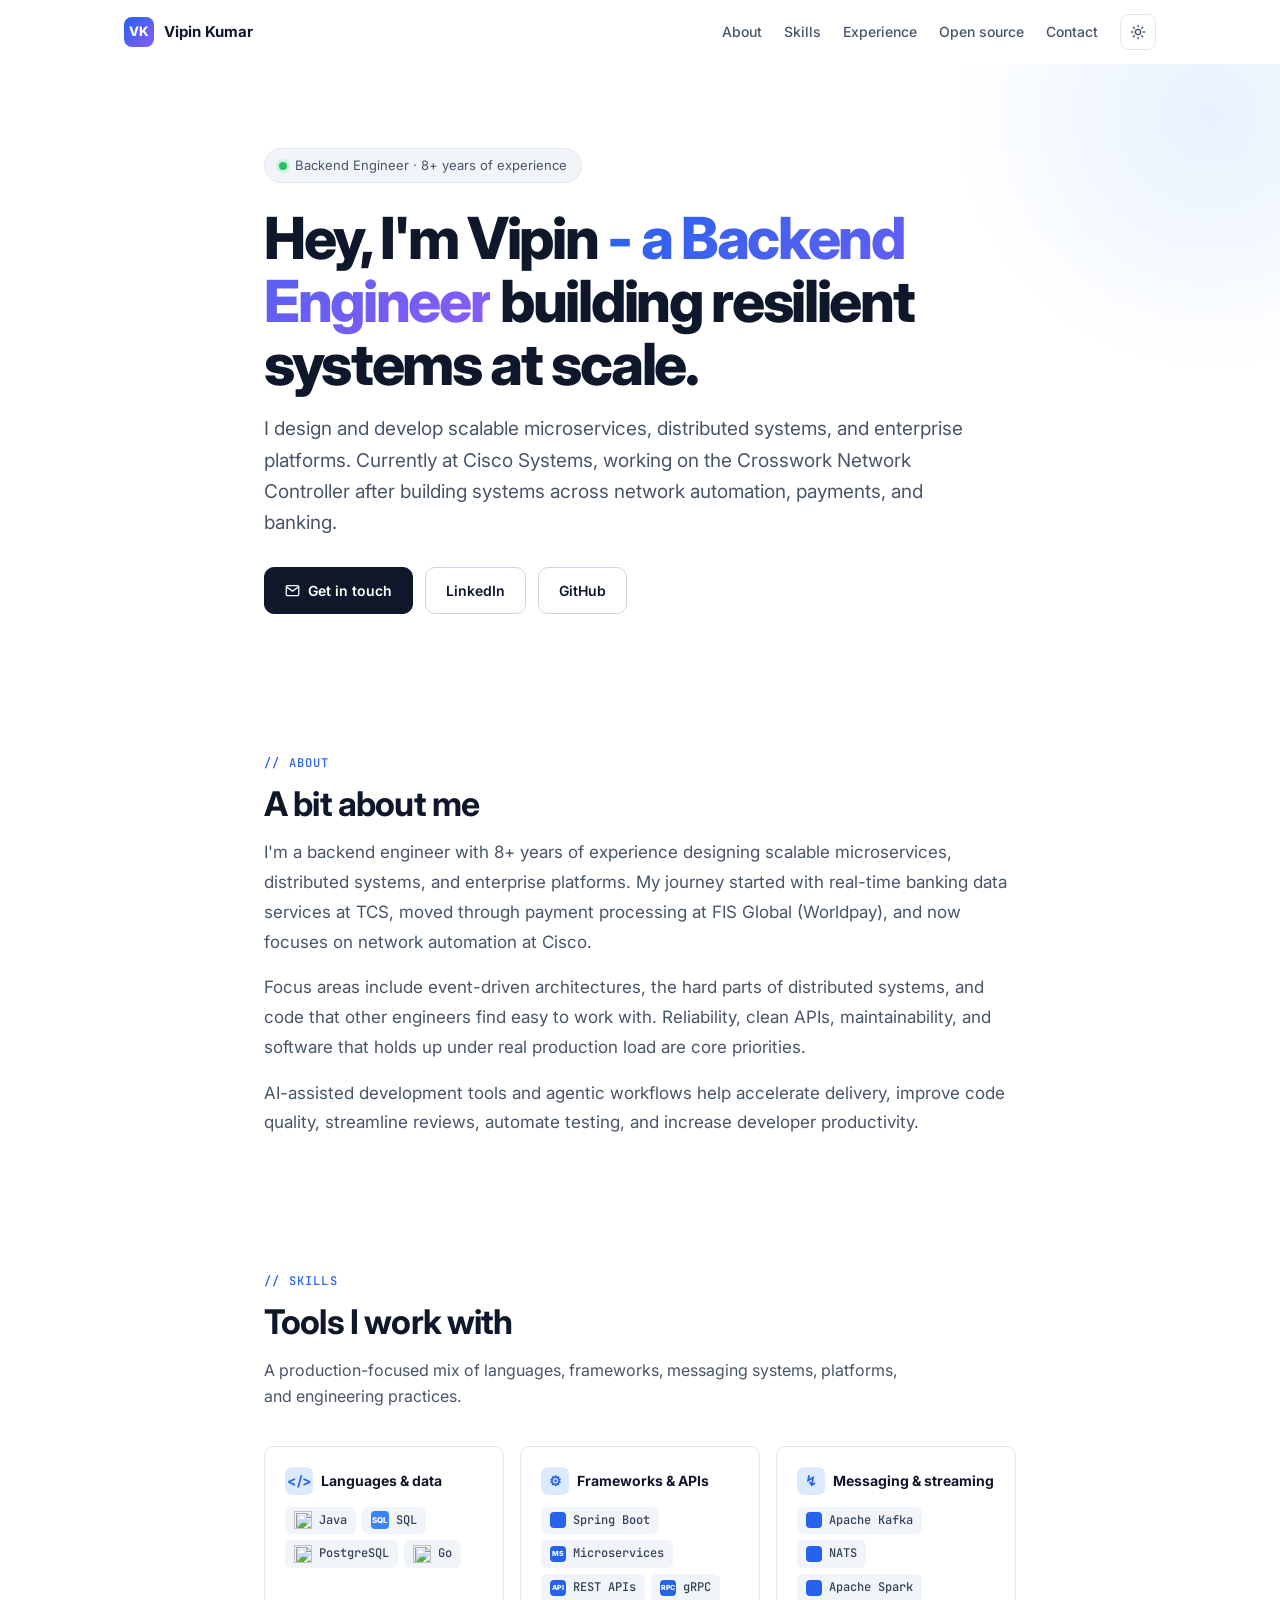
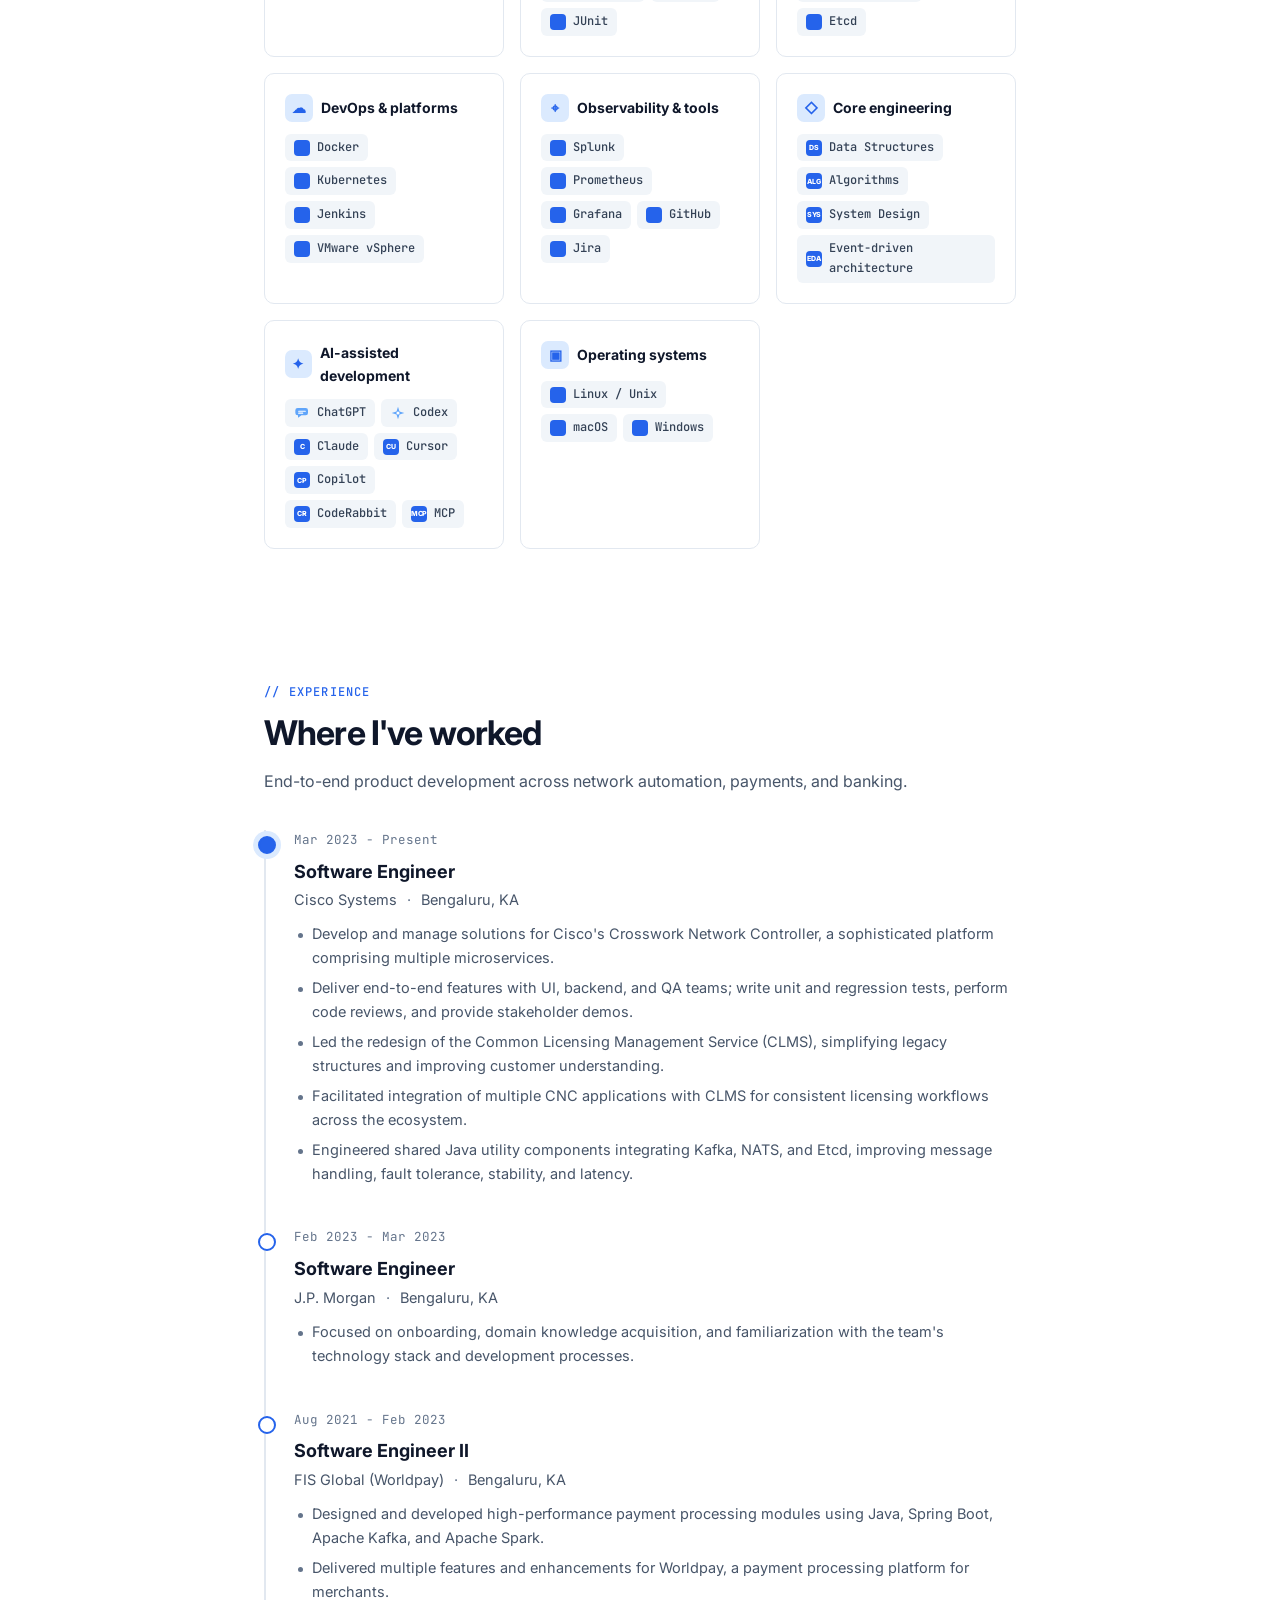
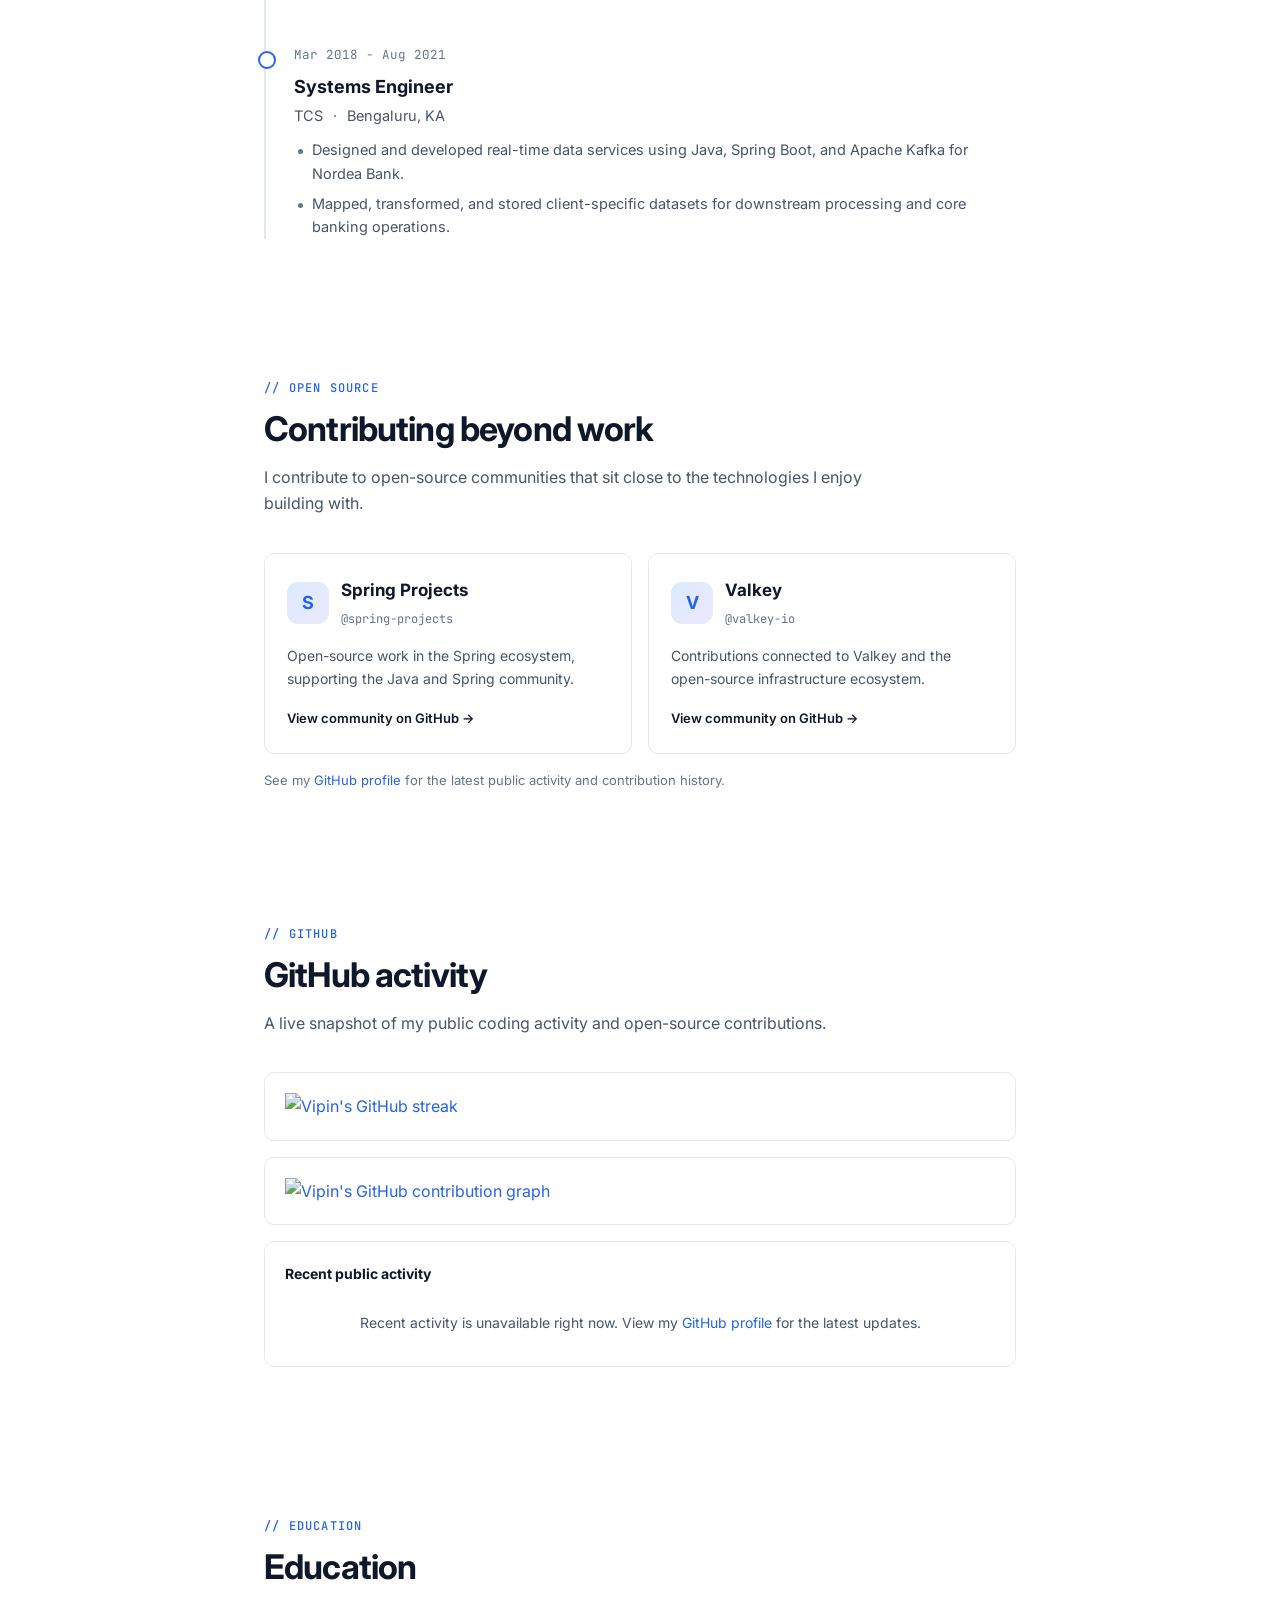
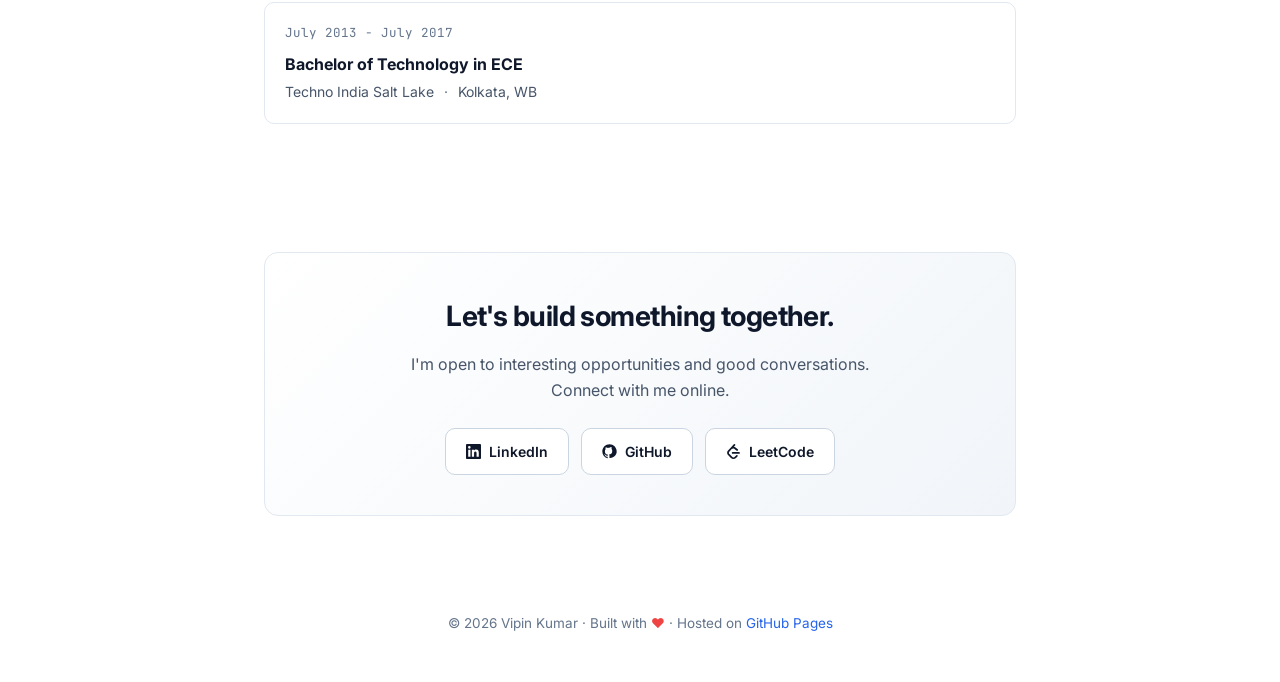
==== commit b5f0f90b: "Update index.html" ====
--- a/index.html
+++ b/index.html
@@ -11,6 +11,8 @@
   <meta property="og:type" content="website" />
   <meta property="og:url" content="https://vipi-n.github.io/" />
   <title>Vipin Kumar | Backend Engineer</title>
+  <link rel="icon" type="image/svg+xml" href="data:image/svg+xml,%3Csvg xmlns='http://www.w3.org/2000/svg' viewBox='0 0 64 64'%3E%3Cdefs%3E%3ClinearGradient id='g' x1='0' y1='0' x2='1' y2='1'%3E%3Cstop stop-color='%232563eb'/%3E%3Cstop offset='1' stop-color='%238b5cf6'/%3E%3C/linearGradient%3E%3C/defs%3E%3Crect width='64' height='64' rx='16' fill='url(%23g)'/%3E%3Ctext x='32' y='40' text-anchor='middle' font-family='Arial,sans-serif' font-size='25' font-weight='700' fill='white'%3EVK%3C/text%3E%3C/svg%3E" />
+  <link rel="apple-touch-icon" href="data:image/svg+xml,%3Csvg xmlns='http://www.w3.org/2000/svg' viewBox='0 0 64 64'%3E%3Crect width='64' height='64' rx='16' fill='%232563eb'/%3E%3Ctext x='32' y='40' text-anchor='middle' font-family='Arial,sans-serif' font-size='25' font-weight='700' fill='white'%3EVK%3C/text%3E%3C/svg%3E" />
 
   <link rel="preconnect" href="https://fonts.googleapis.com" />
   <link rel="preconnect" href="https://fonts.gstatic.com" crossorigin />
@@ -77,7 +79,7 @@
 
     nav {
       position: sticky; top: 0; z-index: 10;
-      border-bottom: 1px solid var(--border);
+      border-bottom: 0;
       background: color-mix(in srgb, var(--bg) 84%, transparent);
       backdrop-filter: saturate(180%) blur(14px);
     }
@@ -109,7 +111,7 @@
     .stat { padding: 10px 14px; border: 1px solid var(--border); border-radius: 9px; background: color-mix(in srgb, var(--surface) 72%, transparent); color: var(--text-muted); font-size: 13px; }
     .stat strong { color: var(--text); font-size: 16px; margin-right: 5px; }
 
-    section.block { padding: 64px 0; border-top: 1px solid var(--border); }
+    section.block { padding: 64px 0; border-top: 0; }
     .eyebrow { display: inline-block; margin-bottom: 10px; color: var(--accent); font-family: "JetBrains Mono", monospace; font-size: 12px; font-weight: 500; letter-spacing: .1em; text-transform: uppercase; }
     .section-heading { margin-bottom: 14px; font-size: clamp(26px, 3.5vw, 34px); font-weight: 700; letter-spacing: -.025em; line-height: 1.2; }
     .section-sub { max-width: 650px; margin-bottom: 36px; color: var(--text-muted); }
@@ -180,7 +182,7 @@
     .contact-card h2 { margin-bottom: 12px; font-size: 28px; letter-spacing: -.02em; }
     .contact-card p { max-width: 520px; margin: 0 auto 24px; color: var(--text-muted); }
     .contact-links { justify-content: center; }
-    footer { padding: 32px 24px 48px; border-top: 1px solid var(--border); color: var(--text-soft); font-size: 13.5px; text-align: center; }
+    footer { padding: 32px 24px 48px; border-top: 0; color: var(--text-soft); font-size: 13.5px; text-align: center; }
     .heart { color: #ef4444; }
 
     @media (max-width: 640px) {
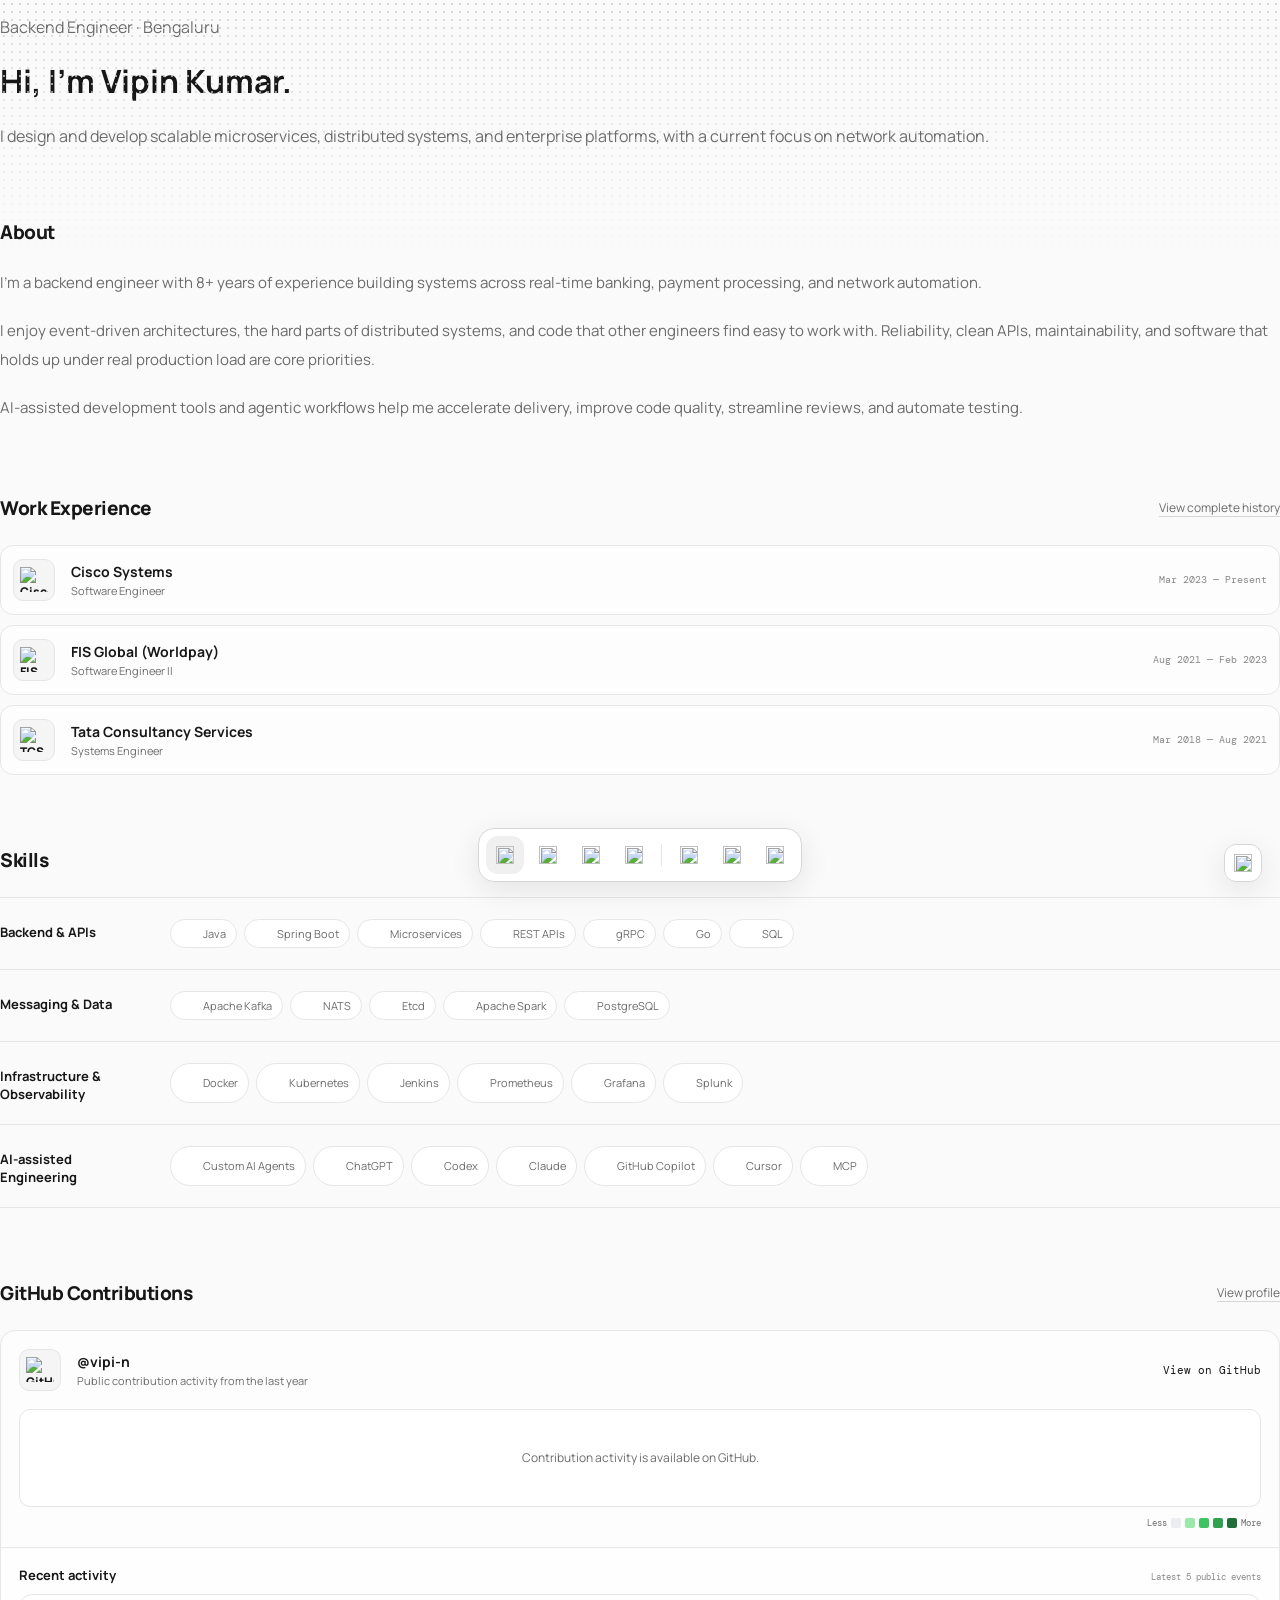
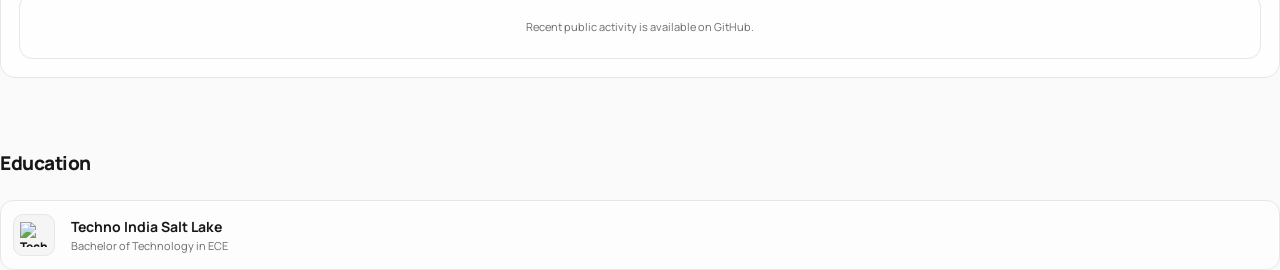
==== commit 0697c06e: "FEAT-101" ====
--- a/index.html
+++ b/index.html
@@ -1,403 +1,86 @@
-<!DOCTYPE html>
+<!doctype html>
 <html lang="en">
 <head>
-  <meta charset="UTF-8" />
-  <meta name="viewport" content="width=device-width, initial-scale=1.0" />
-  <meta name="description" content="Vipin Kumar - Backend Engineer with 8+ years of experience building scalable microservices and distributed systems." />
-  <meta name="author" content="Vipin Kumar" />
-  <meta name="theme-color" content="#0f172a" />
-  <meta property="og:title" content="Vipin Kumar - Backend Engineer" />
-  <meta property="og:description" content="Backend Engineer building resilient microservices, distributed systems, and enterprise platforms." />
-  <meta property="og:type" content="website" />
-  <meta property="og:url" content="https://vipi-n.github.io/" />
-  <title>Vipin Kumar | Backend Engineer</title>
-  <link rel="icon" type="image/svg+xml" href="data:image/svg+xml,%3Csvg xmlns='http://www.w3.org/2000/svg' viewBox='0 0 64 64'%3E%3Cdefs%3E%3ClinearGradient id='g' x1='0' y1='0' x2='1' y2='1'%3E%3Cstop stop-color='%232563eb'/%3E%3Cstop offset='1' stop-color='%238b5cf6'/%3E%3C/linearGradient%3E%3C/defs%3E%3Crect width='64' height='64' rx='16' fill='url(%23g)'/%3E%3Ctext x='32' y='40' text-anchor='middle' font-family='Arial,sans-serif' font-size='25' font-weight='700' fill='white'%3EVK%3C/text%3E%3C/svg%3E" />
-  <link rel="apple-touch-icon" href="data:image/svg+xml,%3Csvg xmlns='http://www.w3.org/2000/svg' viewBox='0 0 64 64'%3E%3Crect width='64' height='64' rx='16' fill='%232563eb'/%3E%3Ctext x='32' y='40' text-anchor='middle' font-family='Arial,sans-serif' font-size='25' font-weight='700' fill='white'%3EVK%3C/text%3E%3C/svg%3E" />
+  <meta charset="utf-8">
+  <meta name="viewport" content="width=device-width,initial-scale=1">
+  <meta name="description" content="Vipin Kumar — Backend Engineer with 8+ years of experience building scalable microservices and distributed systems.">
+<meta name="theme-color" content="#fafafa"><script>(()=>{try{const t=localStorage.getItem('portfolio-theme');document.documentElement.dataset.theme=t||(matchMedia('(prefers-color-scheme: dark)').matches?'dark':'light')}catch(_){}})()</script>
+  <meta property="og:title" content="Vipin Kumar — Backend Engineer">
+  <meta property="og:description" content="Building resilient microservices, distributed systems, and enterprise platforms.">
+  <meta property="og:type" content="website">
+  <meta property="og:url" content="https://vipi-n.github.io/">
+  <meta property="og:image" content="https://vipi-n.github.io/assets/og.png">
+  <title>Vipin Kumar — Backend Engineer</title>
+  <link rel="preconnect" href="https://fonts.googleapis.com">
+  <link rel="preconnect" href="https://fonts.gstatic.com" crossorigin>
+  <link href="https://fonts.googleapis.com/css2?family=DM+Mono:wght@400;500&family=Manrope:wght@400;500;600;700;800&display=swap" rel="stylesheet">
+  <script src="https://cdn.tailwindcss.com"></script>
+  <script>tailwind.config={theme:{extend:{colors:{paper:'#fafafa',ink:'#171717',muted:'#6b6b6b',line:'#e6e6e6'},fontFamily:{sans:['Manrope','sans-serif'],mono:['DM Mono','monospace']}}}}</script>
+  <link rel="stylesheet" href="assets/site.css">
+  <script src="assets/app.js" defer></script>
+</head>
+<body class="bg-paper text-ink antialiased selection:bg-black selection:text-white">
+  <div class="dot-fade" aria-hidden="true"></div>
+  <main class="relative mx-auto max-w-3xl px-6 pb-40 pt-24 sm:pt-28">
+    <header class="reveal">
+      <p class="font-mono text-xs uppercase tracking-[.16em] text-muted">Backend Engineer · Bengaluru</p>
+      <h1 class="mt-5 text-4xl font-bold tracking-[-.055em] sm:text-6xl">Hi, I’m Vipin Kumar.</h1>
+      <p class="mt-5 max-w-2xl text-base leading-8 text-muted sm:text-lg">I design and develop scalable microservices, distributed systems, and enterprise platforms, with a current focus on network automation.</p>
+    </header>
 
-  <link rel="preconnect" href="https://fonts.googleapis.com" />
-  <link rel="preconnect" href="https://fonts.gstatic.com" crossorigin />
-  <link href="https://fonts.googleapis.com/css2?family=Inter:wght@400;500;600;700;800&family=JetBrains+Mono:wght@400;500&display=swap" rel="stylesheet" />
+    <section class="content-section reveal" aria-labelledby="about-heading">
+      <h2 id="about-heading">About</h2>
+      <div class="prose-copy">
+        <p>I’m a backend engineer with 8+ years of experience building systems across real-time banking, payment processing, and network automation.</p>
+        <p>I enjoy event-driven architectures, the hard parts of distributed systems, and code that other engineers find easy to work with. Reliability, clean APIs, maintainability, and software that holds up under real production load are core priorities.</p>
+        <p>AI-assisted development tools and agentic workflows help me accelerate delivery, improve code quality, streamline reviews, and automate testing.</p>
+      </div>
+    </section>
 
-  <style>
-    :root {
-      --bg: #ffffff;
-      --bg-soft: #f8fafc;
-      --surface: #ffffff;
-      --surface-2: #f1f5f9;
-      --border: #e2e8f0;
-      --border-strong: #cbd5e1;
-      --text: #0f172a;
-      --text-muted: #475569;
-      --text-soft: #64748b;
-      --accent: #2563eb;
-      --accent-hover: #1d4ed8;
-      --accent-soft: #dbeafe;
-      --tag-bg: #f1f5f9;
-      --tag-text: #334155;
-      --shadow: 0 4px 12px rgba(15, 23, 42, .05);
-      --shadow-lg: 0 20px 40px rgba(15, 23, 42, .08);
-      --radius: 14px;
-      --radius-sm: 10px;
-      --max-w: 1080px;
-      --max-w-narrow: 800px;
-    }
+    <section class="content-section reveal" aria-labelledby="experience-heading">
+      <div class="section-title-row"><h2 id="experience-heading">Work Experience</h2><a href="work.html">View complete history</a></div>
+      <div class="simple-list">
+        <a class="simple-row" href="work.html#cisco"><span class="initial-logo"><img src="https://cdn.simpleicons.org/cisco/1BA0D7" alt="Cisco logo"></span><span><strong>Cisco Systems</strong><small>Software Engineer</small></span><time>Mar 2023 — Present</time></a>
+        <a class="simple-row" href="work.html#worldpay"><span class="initial-logo"><img src="https://upload.wikimedia.org/wikipedia/commons/8/83/FIS_logo.svg" alt="FIS logo"></span><span><strong>FIS Global (Worldpay)</strong><small>Software Engineer II</small></span><time>Aug 2021 — Feb 2023</time></a>
+        <a class="simple-row" href="work.html#tcs"><span class="initial-logo"><img src="https://cdn.simpleicons.org/tcs/EE3984" alt="TCS logo"></span><span><strong>Tata Consultancy Services</strong><small>Systems Engineer</small></span><time>Mar 2018 — Aug 2021</time></a>
+      </div>
+    </section>
 
-    [data-theme="dark"] {
-      --bg: #0a0f1c;
-      --bg-soft: #0f172a;
-      --surface: #111a2e;
-      --surface-2: #0f172a;
-      --border: #1e293b;
-      --border-strong: #334155;
-      --text: #f1f5f9;
-      --text-muted: #cbd5e1;
-      --text-soft: #94a3b8;
-      --accent: #60a5fa;
-      --accent-hover: #93c5fd;
-      --accent-soft: #1e3a8a40;
-      --tag-bg: #1e293b;
-      --tag-text: #cbd5e1;
-      --shadow: 0 4px 12px rgba(0, 0, 0, .4);
-      --shadow-lg: 0 20px 40px rgba(0, 0, 0, .5);
-    }
+    <section class="content-section reveal" aria-labelledby="skills-heading">
+      <h2 id="skills-heading">Skills</h2>
+      <div class="skill-group"><h3>Backend & APIs</h3><div><span><img src="https://cdn.jsdelivr.net/gh/devicons/devicon@latest/icons/java/java-original.svg" alt="">Java</span><span><img src="https://cdn.simpleicons.org/springboot/6DB33F" alt="">Spring Boot</span><span><img src="https://api.iconify.design/lucide:boxes.svg?color=%236f7785" alt="">Microservices</span><span><img src="https://api.iconify.design/lucide:braces.svg?color=%236f7785" alt="">REST APIs</span><span><img src="https://api.iconify.design/logos:grpc.svg" alt="">gRPC</span><span><img src="https://cdn.simpleicons.org/go/00ADD8" alt="">Go</span><span><img src="https://api.iconify.design/lucide:database.svg?color=%236f7785" alt="">SQL</span></div></div>
+      <div class="skill-group"><h3>Messaging & Data</h3><div><span><img src="https://cdn.simpleicons.org/apachekafka/231F20/FFFFFF" alt="">Apache Kafka</span><span><img src="https://cdn.simpleicons.org/natsdotio/27AAE1" alt="">NATS</span><span><img src="https://cdn.simpleicons.org/etcd/419EDA" alt="">Etcd</span><span><img src="https://cdn.simpleicons.org/apachespark/E25A1C" alt="">Apache Spark</span><span><img src="https://cdn.simpleicons.org/postgresql/4169E1" alt="">PostgreSQL</span></div></div>
+      <div class="skill-group"><h3>Infrastructure & Observability</h3><div><span><img src="https://cdn.simpleicons.org/docker/2496ED" alt="">Docker</span><span><img src="https://cdn.simpleicons.org/kubernetes/326CE5" alt="">Kubernetes</span><span><img src="https://cdn.simpleicons.org/jenkins/D24939" alt="">Jenkins</span><span><img src="https://cdn.simpleicons.org/prometheus/E6522C" alt="">Prometheus</span><span><img src="https://cdn.simpleicons.org/grafana/F46800" alt="">Grafana</span><span><img src="https://cdn.simpleicons.org/splunk/000000/FFFFFF" alt="">Splunk</span></div></div>
+      <div class="skill-group"><h3>AI-assisted Engineering</h3><div><span><img src="https://api.iconify.design/lucide:bot.svg?color=%236f7785" alt="">Custom AI Agents</span><span><img src="https://api.iconify.design/logos:openai-icon.svg" alt="">ChatGPT</span><span><img src="https://api.iconify.design/simple-icons:openai.svg?color=%236f7785" alt="">Codex</span><span><img src="https://cdn.simpleicons.org/claude/D97757" alt="">Claude</span><span><img src="https://cdn.simpleicons.org/githubcopilot/000000/FFFFFF" alt="">GitHub Copilot</span><span><img src="https://cdn.simpleicons.org/cursor/000000/FFFFFF" alt="">Cursor</span><span><img src="https://cdn.simpleicons.org/modelcontextprotocol/000000/FFFFFF" alt="">MCP</span></div></div>
+    </section>
 
-    * { box-sizing: border-box; margin: 0; padding: 0; }
-    html { scroll-behavior: smooth; }
-    body {
-      background: var(--bg);
-      color: var(--text);
-      font-family: Inter, -apple-system, BlinkMacSystemFont, "Segoe UI", sans-serif;
-      line-height: 1.65;
-      -webkit-font-smoothing: antialiased;
-      transition: background .2s ease, color .2s ease;
-    }
-    a { color: var(--accent); text-decoration: none; transition: color .15s ease; }
-    a:hover { color: var(--accent-hover); }
-    .mono, code { font-family: "JetBrains Mono", ui-monospace, monospace; }
-    .container { max-width: var(--max-w); margin: 0 auto; padding: 0 24px; }
-    .narrow { max-width: var(--max-w-narrow); margin: 0 auto; padding: 0 24px; }
+    <section class="content-section reveal" aria-labelledby="github-heading">
+      <div class="section-title-row"><h2 id="github-heading">GitHub Contributions</h2><a href="https://github.com/vipi-n" target="_blank" rel="noreferrer">View profile</a></div>
+      <div class="contribution-card">
+        <div class="contribution-profile">
+          <span class="initial-logo"><img src="https://cdn.simpleicons.org/github/171717" alt="GitHub logo"></span>
+          <span><strong>@vipi-n</strong><small>Public contribution activity from the last year</small></span>
+          <strong class="contribution-total" data-contribution-total aria-live="polite">Loading…</strong>
+        </div>
+        <div class="contribution-scroll">
+          <div class="contribution-calendar" data-contribution-calendar aria-busy="true"></div>
+        </div>
+        <div class="contribution-legend" aria-hidden="true"><span>Less</span><i data-level="0"></i><i data-level="1"></i><i data-level="2"></i><i data-level="3"></i><i data-level="4"></i><span>More</span></div>
+        <div class="activity-block">
+          <div class="activity-title"><h3>Recent activity</h3><span>Latest 5 public events</span></div>
+          <div class="activity-list" data-github-activity aria-busy="true"><p class="activity-loading">Loading recent activity…</p></div>
+        </div>
+      </div>
+    </section>
 
-    nav {
-      position: sticky; top: 0; z-index: 10;
-      border-bottom: 0;
-      background: color-mix(in srgb, var(--bg) 84%, transparent);
-      backdrop-filter: saturate(180%) blur(14px);
-    }
-    .nav-inner { display: flex; align-items: center; justify-content: space-between; gap: 16px; padding: 14px 24px; }
-    .logo { display: inline-flex; align-items: center; gap: 10px; color: var(--text); font-size: 15px; font-weight: 700; }
-    .logo-mark { display: grid; width: 30px; height: 30px; place-items: center; border-radius: 8px; background: linear-gradient(135deg, var(--accent), #8b5cf6); color: white; font-size: 13px; font-weight: 800; }
-    .nav-links { display: flex; align-items: center; gap: 22px; }
-    .nav-links a { color: var(--text-muted); font-size: 14px; font-weight: 500; }
-    .nav-links a:hover { color: var(--text); }
-    .icon-btn { display: grid; width: 36px; height: 36px; place-items: center; border: 1px solid var(--border); border-radius: 8px; background: transparent; color: var(--text-muted); cursor: pointer; }
-    .icon-btn:hover { border-color: var(--accent); color: var(--accent); }
-    .icon-btn svg { width: 16px; height: 16px; }
+    <section class="content-section reveal" aria-labelledby="education-heading">
+      <h2 id="education-heading">Education</h2>
+      <div class="simple-row static-row"><span class="initial-logo"><img src="https://assets.kreeti.com/assets/recruitment/TIG_Logo-7d66393c9deb5bd6dfb63b18eee23323a275591dcaac7b65157211eafd733b40.png" alt="Techno India Group logo"></span><span><strong>Techno India Salt Lake</strong><small>Bachelor of Technology in ECE</small></span></div>
+    </section>
+  </main>
 
-    .hero { position: relative; overflow: hidden; padding: 84px 0 70px; }
-    .hero::before { content: ""; position: absolute; top: -210px; right: -190px; width: 520px; height: 520px; background: radial-gradient(circle, var(--accent-soft), transparent 70%); opacity: .65; pointer-events: none; }
-    .hero-inner { position: relative; }
-    .greeting { display: inline-flex; align-items: center; gap: 8px; margin-bottom: 24px; padding: 6px 14px; border: 1px solid var(--border); border-radius: 999px; background: var(--surface-2); color: var(--text-muted); font-size: 13px; }
-    .dot { width: 8px; height: 8px; border-radius: 50%; background: #22c55e; box-shadow: 0 0 0 3px #22c55e25; }
-    h1 { max-width: 780px; margin-bottom: 18px; font-size: clamp(36px, 6vw, 58px); font-weight: 800; letter-spacing: -.04em; line-height: 1.08; }
-    h1 .accent { background: linear-gradient(135deg, var(--accent), #8b5cf6); -webkit-background-clip: text; background-clip: text; -webkit-text-fill-color: transparent; }
-    .lead { max-width: 700px; margin-bottom: 28px; color: var(--text-muted); font-size: clamp(16px, 2vw, 19px); }
-    .hero-cta, .contact-links { display: flex; flex-wrap: wrap; gap: 12px; }
-    .btn { display: inline-flex; align-items: center; gap: 8px; padding: 11px 20px; border: 1px solid var(--border-strong); border-radius: 10px; background: var(--surface); color: var(--text); font-size: 14px; font-weight: 600; }
-    .btn:hover { transform: translateY(-1px); border-color: var(--accent); color: var(--accent); }
-    .btn-primary { border-color: var(--text); background: var(--text); color: var(--bg); }
-    .btn-primary:hover { border-color: var(--accent); background: var(--accent); color: #fff; }
-    .btn svg { width: 15px; height: 15px; }
-    .hero-stats { display: flex; flex-wrap: wrap; gap: 10px; margin-top: 32px; }
-    .stat { padding: 10px 14px; border: 1px solid var(--border); border-radius: 9px; background: color-mix(in srgb, var(--surface) 72%, transparent); color: var(--text-muted); font-size: 13px; }
-    .stat strong { color: var(--text); font-size: 16px; margin-right: 5px; }
-
-    section.block { padding: 64px 0; border-top: 0; }
-    .eyebrow { display: inline-block; margin-bottom: 10px; color: var(--accent); font-family: "JetBrains Mono", monospace; font-size: 12px; font-weight: 500; letter-spacing: .1em; text-transform: uppercase; }
-    .section-heading { margin-bottom: 14px; font-size: clamp(26px, 3.5vw, 34px); font-weight: 700; letter-spacing: -.025em; line-height: 1.2; }
-    .section-sub { max-width: 650px; margin-bottom: 36px; color: var(--text-muted); }
-    .about p { margin-bottom: 16px; color: var(--text-muted); font-size: 17px; line-height: 1.75; }
-    .about p:last-child { margin-bottom: 0; }
-
-    .skills-grid, .oss-grid, .edu-grid { display: grid; grid-template-columns: repeat(auto-fit, minmax(235px, 1fr)); gap: 16px; }
-    .skill-card, .oss-card, .edu-card, .gh-panel { border: 1px solid var(--border); border-radius: var(--radius-sm); background: var(--surface); }
-    .skill-card { padding: 20px; transition: transform .15s ease, box-shadow .15s ease, border-color .15s ease; }
-    .skill-card:hover, .oss-card:hover { transform: translateY(-2px); border-color: var(--border-strong); box-shadow: var(--shadow); }
-    .skill-card h3 { display: flex; align-items: center; gap: 8px; margin-bottom: 12px; font-size: 14px; }
-    .skill-icon, .oss-mark { display: grid; place-items: center; border-radius: 7px; background: var(--accent-soft); color: var(--accent); font-weight: 700; }
-    .skill-icon { width: 28px; height: 28px; font-size: 14px; }
-    .skill-tags { display: flex; flex-wrap: wrap; gap: 6px; }
-    .tag { padding: 4px 9px; border-radius: 6px; background: var(--tag-bg); color: var(--tag-text); font-family: "JetBrains Mono", monospace; font-size: 12px; font-weight: 500; }
-    .tech-tag { display: inline-flex; align-items: center; gap: 7px; padding: 4px 9px; border-radius: 6px; background: var(--tag-bg); color: var(--tag-text); font-family: "JetBrains Mono", monospace; font-size: 12px; font-weight: 500; }
-    .tech-logo { width: 18px; height: 18px; object-fit: contain; flex: 0 0 18px; }
-    .db-logo { display: grid; place-items: center; border-radius: 4px; background: #3b82f6; color: #fff; font-family: Inter, sans-serif; font-size: 8px; font-weight: 800; letter-spacing: -.04em; }
-    .tag-with-logo { display: inline-flex; align-items: center; gap: 7px; }
-    .tag-logo { width: 16px; height: 16px; object-fit: contain; flex: 0 0 16px; }
-    .tag-logo.svg-logo { display: block; }
-    .tag-logo.svg-logo svg { display: block; width: 100%; height: 100%; }
-    .tag-logo.text-logo { display: grid; place-items: center; border-radius: 4px; background: var(--accent); color: #fff; font-family: Inter, sans-serif; font-size: 7px; font-weight: 800; letter-spacing: -.04em; }
-
-    .timeline { position: relative; padding-left: 28px; border-left: 2px solid var(--border); }
-    .tl-item { position: relative; padding-bottom: 36px; }
-    .tl-item:last-child { padding-bottom: 0; }
-    .tl-item::before { content: ""; position: absolute; top: 6px; left: -36px; width: 14px; height: 14px; border: 2px solid var(--accent); border-radius: 50%; background: var(--bg); }
-    .tl-item.current::before { background: var(--accent); box-shadow: 0 0 0 5px var(--accent-soft); }
-    .tl-date { display: block; margin-bottom: 6px; color: var(--text-soft); font-family: "JetBrains Mono", monospace; font-size: 12.5px; }
-    .tl-title { margin-bottom: 2px; color: var(--text); font-size: 18px; font-weight: 700; }
-    .tl-company { margin-bottom: 10px; color: var(--text-muted); font-size: 14.5px; }
-    .sep { margin: 0 6px; color: var(--text-soft); }
-    .tl-desc { list-style: none; }
-    .tl-desc li { position: relative; margin-bottom: 6px; padding-left: 18px; color: var(--text-muted); font-size: 14.5px; line-height: 1.65; }
-    .tl-desc li::before { content: ""; position: absolute; top: 11px; left: 4px; width: 5px; height: 5px; border-radius: 50%; background: var(--text-soft); }
-
-    .oss-grid { grid-template-columns: repeat(auto-fit, minmax(280px, 1fr)); }
-    .oss-card { display: block; padding: 22px; color: var(--text); transition: transform .15s ease, box-shadow .15s ease, border-color .15s ease; }
-    .oss-card-top { display: flex; align-items: center; gap: 12px; margin-bottom: 14px; }
-    .oss-mark { width: 42px; height: 42px; border-radius: 11px; background: linear-gradient(135deg, var(--accent-soft), #ede9fe); font-size: 18px; }
-    .oss-card h3 { font-size: 17px; }
-    .oss-handle { color: var(--text-soft); font-family: "JetBrains Mono", monospace; font-size: 12px; }
-    .oss-card p { margin-bottom: 14px; color: var(--text-muted); font-size: 14px; }
-    .oss-link { font-size: 13px; font-weight: 600; }
-    .oss-note { margin-top: 16px; color: var(--text-soft); font-size: 13px; }
-
-    .gh-panel { margin-bottom: 16px; padding: 20px; overflow-x: auto; }
-    .gh-panel img { display: block; max-width: 100%; height: auto; margin: 0 auto; }
-    .gh-panel.contrib img { width: 100%; min-width: 600px; }
-    .gh-events { display: grid; gap: 8px; list-style: none; }
-    .gh-events li { display: grid; grid-template-columns: 24px 1fr auto; gap: 10px; align-items: start; padding: 9px 10px; border-radius: 8px; color: var(--text-muted); font-size: 14px; }
-    .gh-events li:hover { background: var(--surface-2); }
-    .ev-icon { color: var(--accent); }
-    .ev-repo { font-family: "JetBrains Mono", monospace; font-size: 13px; }
-    .ev-msg { display: block; overflow: hidden; color: var(--text-soft); font-size: 13px; text-overflow: ellipsis; white-space: nowrap; }
-    .ev-time { color: var(--text-soft); font-family: "JetBrains Mono", monospace; font-size: 12px; white-space: nowrap; }
-    .gh-loading, .gh-error { display: block !important; padding: 12px !important; text-align: center; }
-    .gh-img-dark { display: none !important; }
-    [data-theme="dark"] .gh-img-light { display: none !important; }
-    [data-theme="dark"] .gh-img-dark { display: block !important; }
-
-    .edu-card { padding: 20px; }
-    .edu-card .tl-date { margin-bottom: 8px; }
-    .edu-card .tl-title { font-size: 16px; }
-    .edu-card .tl-company { margin-bottom: 0; font-size: 14px; }
-    .contact-card { padding: 40px; border: 1px solid var(--border); border-radius: var(--radius); background: linear-gradient(135deg, var(--surface), var(--surface-2)); text-align: center; }
-    .contact-card h2 { margin-bottom: 12px; font-size: 28px; letter-spacing: -.02em; }
-    .contact-card p { max-width: 520px; margin: 0 auto 24px; color: var(--text-muted); }
-    .contact-links { justify-content: center; }
-    footer { padding: 32px 24px 48px; border-top: 0; color: var(--text-soft); font-size: 13.5px; text-align: center; }
-    .heart { color: #ef4444; }
-
-    @media (max-width: 640px) {
-      .nav-links a:not(.icon-btn) { display: none; }
-      .nav-inner { padding: 12px 18px; }
-      .hero { padding: 56px 0 48px; }
-      section.block { padding: 48px 0; }
-      .contact-card { padding: 28px 20px; }
-      .ev-time { display: none; }
-    }
-    @media print {
-      nav, footer, .hero-cta, .contact-links, .gh-panel { display: none !important; }
-      body { background: #fff; color: #000; }
-      section.block { padding: 16px 0; border: 0; }
-    }
-  </style>
-</head>
-
-<body>
-  <nav aria-label="Primary">
-    <div class="container nav-inner">
-      <a class="logo" href="#top" aria-label="Home"><span class="logo-mark">VK</span><span>Vipin Kumar</span></a>
-      <div class="nav-links">
-        <a href="#about">About</a>
-        <a href="#skills">Skills</a>
-        <a href="#experience">Experience</a>
-        <a href="#opensource">Open source</a>
-        <a href="#contact">Contact</a>
-        <button id="themeToggle" class="icon-btn" type="button" aria-label="Toggle theme" title="Toggle theme">
-          <svg viewBox="0 0 24 24" fill="none" stroke="currentColor" stroke-width="2" stroke-linecap="round" stroke-linejoin="round"><circle cx="12" cy="12" r="4"/><path d="M12 2v2M12 20v2M4.93 4.93l1.41 1.41M17.66 17.66l1.41 1.41M2 12h2M20 12h2M4.93 19.07l1.41-1.41M17.66 6.34l1.41-1.41"/></svg>
-        </button>
-      </div>
-    </div>
+  <nav class="dock" aria-label="Portfolio navigation">
+    <a href="index.html" aria-current="page">Home</a><a href="work.html">Experience</a><a href="projects.html">Open source</a><a href="about.html">About</a><span class="dock-separator"></span><a class="icon-link" href="https://github.com/vipi-n" target="_blank" rel="noreferrer" aria-label="GitHub"><img src="https://cdn.simpleicons.org/github/171717" alt=""></a><a class="icon-link" href="https://www.linkedin.com/in/vipi-n/" target="_blank" rel="noreferrer" aria-label="LinkedIn"><img src="https://cdn.jsdelivr.net/gh/devicons/devicon/icons/linkedin/linkedin-original.svg" alt=""></a><a class="icon-link" href="https://leetcode.com/u/vipi-n/" target="_blank" rel="noreferrer" aria-label="LeetCode"><img src="https://cdn.simpleicons.org/leetcode/171717" alt=""></a>
   </nav>
-
-  <a id="top"></a>
-  <header class="hero">
-    <div class="narrow hero-inner">
-      <span class="greeting"><span class="dot"></span> Backend Engineer · 8+ years of experience</span>
-      <h1>Hey, I'm Vipin <span class="accent">- a Backend Engineer</span> building resilient systems at scale.</h1>
-      <p class="lead">I design and develop scalable microservices, distributed systems, and enterprise platforms. Currently at Cisco Systems, working on the Crosswork Network Controller after building systems across network automation, payments, and banking.</p>
-      <div class="hero-cta">
-        <a class="btn btn-primary" href="#contact"><svg viewBox="0 0 24 24" fill="none" stroke="currentColor" stroke-width="2"><path d="M4 4h16c1.1 0 2 .9 2 2v12c0 1.1-.9 2-2 2H4c-1.1 0-2-.9-2-2V6c0-1.1.9-2 2-2z"/><polyline points="22,6 12,13 2,6"/></svg>Get in touch</a>
-        <a class="btn" href="https://www.linkedin.com/in/vipi-n/" target="_blank" rel="noopener noreferrer">LinkedIn</a>
-        <a class="btn" href="https://github.com/vipi-n" target="_blank" rel="noopener noreferrer">GitHub</a>
-      </div>
-    </div>
-  </header>
-
-  <section class="block" id="about" aria-labelledby="about-heading">
-    <div class="narrow about">
-      <span class="eyebrow">// about</span>
-      <h2 class="section-heading" id="about-heading">A bit about me</h2>
-      <p>I'm a backend engineer with 8+ years of experience designing scalable microservices, distributed systems, and enterprise platforms. My journey started with real-time banking data services at TCS, moved through payment processing at FIS Global (Worldpay), and now focuses on network automation at Cisco.</p>
-      <p>Focus areas include event-driven architectures, the hard parts of distributed systems, and code that other engineers find easy to work with. Reliability, clean APIs, maintainability, and software that holds up under real production load are core priorities.</p>
-      <p>AI-assisted development tools and agentic workflows help accelerate delivery, improve code quality, streamline reviews, automate testing, and increase developer productivity.</p>
-    </div>
-  </section>
-
-  <section class="block" id="skills" aria-labelledby="skills-heading">
-    <div class="narrow">
-      <span class="eyebrow">// skills</span>
-      <h2 class="section-heading" id="skills-heading">Tools I work with</h2>
-      <p class="section-sub">A production-focused mix of languages, frameworks, messaging systems, platforms, and engineering practices.</p>
-      <div class="skills-grid">
-        <div class="skill-card"><h3><span class="skill-icon">&lt;/&gt;</span> Languages &amp; data</h3><div class="skill-tags"><span class="tech-tag"><img class="tech-logo" src="https://cdn.jsdelivr.net/gh/devicons/devicon@latest/icons/java/java-original.svg" alt="" loading="lazy" />Java</span><span class="tech-tag"><span class="tech-logo db-logo" aria-hidden="true">SQL</span>SQL</span><span class="tech-tag"><img class="tech-logo" src="https://cdn.jsdelivr.net/gh/devicons/devicon@latest/icons/postgresql/postgresql-original.svg" alt="" loading="lazy" />PostgreSQL</span><span class="tech-tag"><img class="tech-logo" src="https://cdn.jsdelivr.net/gh/devicons/devicon@latest/icons/go/go-original.svg" alt="" loading="lazy" />Go</span></div></div>
-        <div class="skill-card"><h3><span class="skill-icon">⚙</span> Frameworks &amp; APIs</h3><div class="skill-tags"><span class="tag">Spring Boot</span><span class="tag">Microservices</span><span class="tag">REST APIs</span><span class="tag">gRPC</span><span class="tag">JUnit</span></div></div>
-        <div class="skill-card"><h3><span class="skill-icon">↯</span> Messaging &amp; streaming</h3><div class="skill-tags"><span class="tag">Apache Kafka</span><span class="tag">NATS</span><span class="tag">Apache Spark</span><span class="tag">Etcd</span></div></div>
-        <div class="skill-card"><h3><span class="skill-icon">☁</span> DevOps &amp; platforms</h3><div class="skill-tags"><span class="tag">Docker</span><span class="tag">Kubernetes</span><span class="tag">Jenkins</span><span class="tag">VMware vSphere</span></div></div>
-        <div class="skill-card"><h3><span class="skill-icon">⌖</span> Observability &amp; tools</h3><div class="skill-tags"><span class="tag">Splunk</span><span class="tag">Prometheus</span><span class="tag">Grafana</span><span class="tag">GitHub</span><span class="tag">Jira</span></div></div>
-        <div class="skill-card"><h3><span class="skill-icon">◇</span> Core engineering</h3><div class="skill-tags"><span class="tag">Data Structures</span><span class="tag">Algorithms</span><span class="tag">System Design</span><span class="tag">Event-driven architecture</span></div></div>
-        <div class="skill-card"><h3><span class="skill-icon">✦</span> AI-assisted development</h3><div class="skill-tags"><span class="tag">ChatGPT</span><span class="tag">Codex</span><span class="tag">Claude</span><span class="tag">Cursor</span><span class="tag">Copilot</span><span class="tag">CodeRabbit</span><span class="tag">MCP</span></div></div>
-        <div class="skill-card"><h3><span class="skill-icon">▣</span> Operating systems</h3><div class="skill-tags"><span class="tag">Linux / Unix</span><span class="tag">macOS</span><span class="tag">Windows</span></div></div>
-      </div>
-    </div>
-  </section>
-
-  <section class="block" id="experience" aria-labelledby="experience-heading">
-    <div class="narrow">
-      <span class="eyebrow">// experience</span>
-      <h2 class="section-heading" id="experience-heading">Where I've worked</h2>
-      <p class="section-sub">End-to-end product development across network automation, payments, and banking.</p>
-      <div class="timeline">
-        <div class="tl-item current"><span class="tl-date">Mar 2023 - Present</span><h3 class="tl-title">Software Engineer</h3><div class="tl-company">Cisco Systems <span class="sep">·</span> Bengaluru, KA</div><ul class="tl-desc"><li>Develop and manage solutions for Cisco's Crosswork Network Controller, a sophisticated platform comprising multiple microservices.</li><li>Deliver end-to-end features with UI, backend, and QA teams; write unit and regression tests, perform code reviews, and provide stakeholder demos.</li><li>Led the redesign of the Common Licensing Management Service (CLMS), simplifying legacy structures and improving customer understanding.</li><li>Facilitated integration of multiple CNC applications with CLMS for consistent licensing workflows across the ecosystem.</li><li>Engineered shared Java utility components integrating Kafka, NATS, and Etcd, improving message handling, fault tolerance, stability, and latency.</li></ul></div>
-        <div class="tl-item"><span class="tl-date">Feb 2023 - Mar 2023</span><h3 class="tl-title">Software Engineer</h3><div class="tl-company">J.P. Morgan <span class="sep">·</span> Bengaluru, KA</div><ul class="tl-desc"><li>Focused on onboarding, domain knowledge acquisition, and familiarization with the team's technology stack and development processes.</li></ul></div>
-        <div class="tl-item"><span class="tl-date">Aug 2021 - Feb 2023</span><h3 class="tl-title">Software Engineer II</h3><div class="tl-company">FIS Global (Worldpay) <span class="sep">·</span> Bengaluru, KA</div><ul class="tl-desc"><li>Designed and developed high-performance payment processing modules using Java, Spring Boot, Apache Kafka, and Apache Spark.</li><li>Delivered multiple features and enhancements for Worldpay, a payment processing platform for merchants.</li></ul></div>
-        <div class="tl-item"><span class="tl-date">Mar 2018 - Aug 2021</span><h3 class="tl-title">Systems Engineer</h3><div class="tl-company">TCS <span class="sep">·</span> Bengaluru, KA</div><ul class="tl-desc"><li>Designed and developed real-time data services using Java, Spring Boot, and Apache Kafka for Nordea Bank.</li><li>Mapped, transformed, and stored client-specific datasets for downstream processing and core banking operations.</li></ul></div>
-      </div>
-    </div>
-  </section>
-
-  <section class="block" id="opensource" aria-labelledby="opensource-heading">
-    <div class="narrow">
-      <span class="eyebrow">// open source</span>
-      <h2 class="section-heading" id="opensource-heading">Contributing beyond work</h2>
-      <p class="section-sub">I contribute to open-source communities that sit close to the technologies I enjoy building with.</p>
-      <div class="oss-grid">
-        <a class="oss-card" href="https://github.com/spring-projects" target="_blank" rel="noopener noreferrer"><div class="oss-card-top"><span class="oss-mark">S</span><div><h3>Spring Projects</h3><span class="oss-handle">@spring-projects</span></div></div><p>Open-source work in the Spring ecosystem, supporting the Java and Spring community.</p><span class="oss-link">View community on GitHub →</span></a>
-        <a class="oss-card" href="https://github.com/valkey-io" target="_blank" rel="noopener noreferrer"><div class="oss-card-top"><span class="oss-mark">V</span><div><h3>Valkey</h3><span class="oss-handle">@valkey-io</span></div></div><p>Contributions connected to Valkey and the open-source infrastructure ecosystem.</p><span class="oss-link">View community on GitHub →</span></a>
-      </div>
-      <p class="oss-note">See my <a href="https://github.com/vipi-n" target="_blank" rel="noopener noreferrer">GitHub profile</a> for the latest public activity and contribution history.</p>
-    </div>
-  </section>
-
-  <section class="block" id="github" aria-labelledby="github-heading">
-    <div class="narrow">
-      <span class="eyebrow">// github</span>
-      <h2 class="section-heading" id="github-heading">GitHub activity</h2>
-      <p class="section-sub">A live snapshot of my public coding activity and open-source contributions.</p>
-      <div class="gh-panel"><a href="https://github.com/vipi-n" target="_blank" rel="noopener noreferrer"><img class="gh-img-light" src="https://github-readme-streak-stats.herokuapp.com/?user=vipi-n&hide_border=true&background=FFFFFF00&stroke=e2e8f0&ring=2563eb&fire=2563eb&currStreakNum=0f172a&sideNums=0f172a&currStreakLabel=2563eb&sideLabels=475569&dates=64748b" alt="Vipin's GitHub streak" loading="lazy" /><img class="gh-img-dark" src="https://github-readme-streak-stats.herokuapp.com/?user=vipi-n&hide_border=true&background=FFFFFF00&stroke=1e293b&ring=60a5fa&fire=60a5fa&currStreakNum=f1f5f9&sideNums=f1f5f9&currStreakLabel=60a5fa&sideLabels=cbd5e1&dates=94a3b8" alt="Vipin's GitHub streak" loading="lazy" /></a></div>
-      <div class="gh-panel contrib"><a href="https://github.com/vipi-n" target="_blank" rel="noopener noreferrer"><img class="gh-img-light" src="https://ghchart.rshah.org/216e39/vipi-n" alt="Vipin's GitHub contribution graph" loading="lazy" /><img class="gh-img-dark" src="https://ghchart.rshah.org/39d353/vipi-n" alt="Vipin's GitHub contribution graph" loading="lazy" /></a></div>
-      <div class="gh-panel"><h3 style="font-size:14px;margin-bottom:14px">Recent public activity</h3><ul id="ghEvents" class="gh-events" aria-live="polite"><li class="gh-loading">Loading recent activity from GitHub...</li></ul></div>
-    </div>
-  </section>
-
-  <section class="block" aria-labelledby="education-heading">
-    <div class="narrow">
-      <span class="eyebrow">// education</span>
-      <h2 class="section-heading" id="education-heading">Education</h2>
-      <div class="edu-grid">
-        <div class="edu-card"><span class="tl-date">July 2013 - July 2017</span><h3 class="tl-title">Bachelor of Technology in ECE</h3><div class="tl-company">Techno India Salt Lake <span class="sep">·</span> Kolkata, WB</div></div>
-      </div>
-    </div>
-  </section>
-
-  <section class="block" id="contact" aria-labelledby="contact-heading">
-    <div class="narrow"><div class="contact-card"><h2 id="contact-heading">Let's build something together.</h2><p>I'm open to interesting opportunities and good conversations. Connect with me online.</p><div class="contact-links"><a class="btn" href="https://www.linkedin.com/in/vipi-n/" target="_blank" rel="noopener noreferrer"><svg viewBox="0 0 24 24" fill="currentColor" aria-hidden="true"><path d="M20.45 20.45h-3.55v-5.57c0-1.33-.03-3.04-1.85-3.04-1.85 0-2.13 1.45-2.13 2.94v5.66H9.36V9h3.41v1.56h.05c.48-.9 1.64-1.85 3.37-1.85 3.6 0 4.27 2.37 4.27 5.45v6.29zM5.34 7.43a2.06 2.06 0 1 1 0-4.12 2.06 2.06 0 0 1 0 4.12zM7.12 20.45H3.56V9h3.56v11.45zM22.22 0H1.77C.79 0 0 .77 0 1.72v20.56C0 23.23.79 24 1.77 24h20.45c.98 0 1.78-.77 1.78-1.72V1.72C24 .77 23.2 0 22.22 0z"/></svg>LinkedIn</a><a class="btn" href="https://github.com/vipi-n" target="_blank" rel="noopener noreferrer"><svg viewBox="0 0 24 24" fill="currentColor" aria-hidden="true"><path d="M12 .5C5.65.5.5 5.65.5 12c0 5.08 3.29 9.39 7.86 10.91.57.1.78-.25.78-.55 0-.27-.01-1.16-.02-2.1-3.2.7-3.87-1.36-3.87-1.36-.52-1.32-1.27-1.67-1.27-1.67-1.04-.71.08-.7.08-.7 1.15.08 1.76 1.18 1.76 1.18 1.02 1.75 2.68 1.24 3.34.95.1-.74.4-1.24.72-1.53-2.55-.29-5.24-1.28-5.24-5.69 0-1.26.45-2.29 1.18-3.09-.12-.29-.51-1.46.11-3.05 0 0 .96-.31 3.16 1.18.92-.26 1.9-.39 2.88-.39 2.2-1.49 3.16-1.18 3.16-1.18.62 1.59.23 2.76.11 3.05.74.8 1.18 1.83 1.18 3.09 0 4.42-2.69 5.4-5.25 5.68.41.36.78 1.06.78 2.13 0 1.54-.01 2.78-.01 3.16 0 .31.21.66.79.55C20.21 21.39 23.5 17.08 23.5 12 23.5 5.65 18.35.5 12 .5z"/></svg>GitHub</a><a class="btn" href="https://leetcode.com/u/vipi-n/" target="_blank" rel="noopener noreferrer"><svg viewBox="0 0 24 24" fill="currentColor" aria-hidden="true"><path d="M13.483 0a1.374 1.374 0 0 0-.961.438L7.116 6.226l-3.854 4.126a5.266 5.266 0 0 0-1.209 2.104 5.35 5.35 0 0 0-.125.513 5.527 5.527 0 0 0 .062 2.362 5.83 5.83 0 0 0 .349 1.017 5.938 5.938 0 0 0 1.271 1.818l4.277 4.193.039.038c2.248 2.165 5.852 2.133 8.063-.074l2.396-2.392c.54-.54.54-1.414.003-1.955a1.378 1.378 0 0 0-1.951-.003l-2.396 2.392a3.021 3.021 0 0 1-4.205.038l-.02-.019-4.276-4.193c-.652-.64-.972-1.469-.948-2.263a2.68 2.68 0 0 1 .066-.523 2.545 2.545 0 0 1 .619-1.164L9.13 8.114c1.058-1.134 3.204-1.27 4.43-.278l3.501 2.831c.593.48 1.461.387 1.94-.207a1.384 1.384 0 0 0-.207-1.943l-3.5-2.831c-.8-.647-1.766-1.045-2.774-1.202l2.015-2.158A1.384 1.384 0 0 0 13.483 0zm-2.866 12.815a1.38 1.38 0 0 0-1.38 1.382 1.38 0 0 0 1.38 1.382H20.79a1.38 1.38 0 0 0 1.38-1.382 1.38 1.38 0 0 0-1.38-1.382z"/></svg>LeetCode</a></div></div></div>
-  </section>
-
-  <footer>© <span id="year"></span> Vipin Kumar · Built with <span class="heart" aria-label="love">♥</span> · Hosted on <a href="https://pages.github.com/" target="_blank" rel="noopener noreferrer">GitHub Pages</a></footer>
-
-  <script>
-    (() => {
-      const root = document.documentElement;
-      const toggle = document.getElementById('themeToggle');
-      const stored = localStorage.getItem('theme');
-      const preferred = window.matchMedia('(prefers-color-scheme: dark)').matches ? 'dark' : 'light';
-      const applyTheme = (theme) => root.setAttribute('data-theme', theme);
-      applyTheme(stored || preferred);
-      toggle.addEventListener('click', () => {
-        const next = root.getAttribute('data-theme') === 'dark' ? 'light' : 'dark';
-        applyTheme(next);
-        localStorage.setItem('theme', next);
-      });
-      document.getElementById('year').textContent = new Date().getFullYear();
-    })();
-
-    (() => {
-      const devicon = (name) => `https://cdn.jsdelivr.net/gh/devicons/devicon@latest/icons/${name}/${name}-original.svg`;
-      const icons = {
-        'Spring Boot': { src: devicon('spring') },
-        'Microservices': { text: 'MS' },
-        'REST APIs': { text: 'API' },
-        'gRPC': { text: 'RPC' },
-        'JUnit': { src: devicon('junit') },
-        'Apache Kafka': { src: devicon('apachekafka') },
-        'NATS': { src: devicon('nats') },
-        'Apache Spark': { src: devicon('apachespark') },
-        'Etcd': { src: devicon('etcd') },
-        'Docker': { src: devicon('docker') },
-        'Kubernetes': { src: devicon('kubernetes') },
-        'Jenkins': { src: devicon('jenkins') },
-        'VMware vSphere': { src: devicon('vmware') },
-        'Splunk': { src: devicon('splunk') },
-        'Prometheus': { src: devicon('prometheus') },
-        'Grafana': { src: devicon('grafana') },
-        'GitHub': { src: devicon('github') },
-        'Jira': { src: devicon('jira') },
-        'Data Structures': { text: 'DS' },
-        'Algorithms': { text: 'ALG' },
-        'System Design': { text: 'SYS' },
-        'Event-driven architecture': { text: 'EDA' },
-        'Codex': { svg: '<svg viewBox="0 0 24 24" fill="none" aria-hidden="true"><path d="M12 2.5 14.2 9.8 21.5 12l-7.3 2.2L12 21.5l-2.2-7.3L2.5 12l7.3-2.2L12 2.5Z" fill="#60a5fa"/><circle cx="12" cy="12" r="2.3" fill="#fff"/></svg>', fallback: 'AI' },
-        'ChatGPT': { svg: '<svg viewBox="0 0 24 24" fill="none" aria-hidden="true"><path d="M6.5 4.5h11A3.5 3.5 0 0 1 21 8v4a3.5 3.5 0 0 1-3.5 3.5h-6.2L6 19v-3.5h-.5A3.5 3.5 0 0 1 2 12V8a3.5 3.5 0 0 1 3.5-3.5Z" fill="#60a5fa"/><path d="M7 9.3h10M7 12.2h6" stroke="#fff" stroke-width="1.7" stroke-linecap="round"/></svg>', fallback: 'GPT' },
-        'Claude': { src: 'https://cdn.simpleicons.org/claude', fallback: 'C' },
-        'Cursor': { src: 'https://cdn.simpleicons.org/cursor', fallback: 'CU' },
-        'Copilot': { src: 'https://cdn.simpleicons.org/githubcopilot', fallback: 'CP' },
-        'CodeRabbit': { src: 'https://cdn.simpleicons.org/coderabbit', fallback: 'CR' },
-        'MCP': { src: 'https://cdn.simpleicons.org/modelcontextprotocol', fallback: 'MCP' },
-        'Linux / Unix': { src: devicon('linux') },
-        'macOS': { src: devicon('apple') },
-        'Windows': { src: devicon('windows8') }
-      };
-      document.querySelectorAll('.skill-card .tag').forEach((tag) => {
-        const icon = icons[tag.textContent.trim()];
-        if (!icon) return;
-        const mark = document.createElement(icon.svg ? 'span' : icon.src ? 'img' : 'span');
-        mark.className = `tag-logo${icon.text ? ' text-logo' : ''}${icon.svg ? ' svg-logo' : ''}`;
-        if (icon.svg) {
-          mark.innerHTML = icon.svg;
-        } else if (icon.src) {
-          mark.src = icon.src;
-          mark.alt = '';
-          mark.loading = 'lazy';
-          mark.onerror = () => {
-            const fallback = document.createElement('span');
-            fallback.className = 'tag-logo text-logo';
-            fallback.textContent = icon.fallback || '';
-            mark.replaceWith(fallback);
-          };
-        }
-        else mark.textContent = icon.text;
-        tag.classList.add('tag-with-logo');
-        tag.prepend(mark);
-      });
-    })();
-
-    (() => {
-      const list = document.getElementById('ghEvents');
-      const user = 'vipi-n';
-      const escapeHtml = (value) => String(value || '').replace(/[&<>"']/g, (char) => ({ '&': '&amp;', '<': '&lt;', '>': '&gt;', '"': '&quot;', "'": '&#39;' }[char]));
-      const ago = (date) => { const seconds = (Date.now() - new Date(date).getTime()) / 1000; if (seconds < 60) return 'just now'; if (seconds < 3600) return `${Math.floor(seconds / 60)}m ago`; if (seconds < 86400) return `${Math.floor(seconds / 3600)}h ago`; if (seconds < 2592000) return `${Math.floor(seconds / 86400)}d ago`; return `${Math.floor(seconds / 2592000)}mo ago`; };
-      const describe = (event) => { const repo = event.repo?.name || ''; const payload = event.payload || {}; const messages = { PushEvent: `Pushed ${payload.commits?.length || 0} commit(s) to`, PullRequestEvent: `${payload.action || 'Opened'} pull request in`, IssuesEvent: `${payload.action || 'Opened'} issue in`, IssueCommentEvent: 'Commented on issue in', PullRequestReviewEvent: 'Reviewed pull request in', PullRequestReviewCommentEvent: 'Reviewed pull request in', WatchEvent: 'Starred', ForkEvent: 'Forked', CreateEvent: `Created ${payload.ref_type || 'something'} in` }; const message = payload.commits?.at(-1)?.message?.split('\n')[0] || payload.pull_request?.title || payload.issue?.title || ''; return { action: messages[event.type] || event.type.replace('Event', ''), repo, message }; };
-      fetch(`https://api.github.com/users/${user}/events/public?per_page=8`).then((response) => { if (!response.ok) throw new Error('GitHub request failed'); return response.json(); }).then((events) => { if (!Array.isArray(events) || !events.length) throw new Error('No activity'); list.innerHTML = events.map((event) => { const item = describe(event); return `<li><span class="ev-icon">◆</span><span><span>${escapeHtml(item.action)} </span><a class="ev-repo" href="https://github.com/${escapeHtml(item.repo)}" target="_blank" rel="noopener noreferrer">${escapeHtml(item.repo)}</a>${item.message ? `<span class="ev-msg">${escapeHtml(item.message)}</span>` : ''}</span><span class="ev-time">${ago(event.created_at)}</span></li>`; }).join(''); }).catch(() => { list.innerHTML = '<li class="gh-error">Recent activity is unavailable right now. View my <a href="https://github.com/vipi-n" target="_blank" rel="noopener noreferrer">GitHub profile</a> for the latest updates.</li>'; });
-    })();
-  </script>
 </body>
 </html>
--- a/assets/site.css
+++ b/assets/site.css
@@ -0,0 +1,189 @@
+:root {
+  color-scheme: light;
+  --bg: #fafafa;
+  --ink: #171717;
+  --muted: #6b6b6b;
+  --subtle: #888;
+  --faint: #999;
+  --line: #e6e6e6;
+  --line-strong: #d6d6d6;
+  --surface: rgba(255, 255, 255, .72);
+  --surface-solid: #fff;
+  --surface-soft: #f5f5f5;
+  --dock: rgba(255, 255, 255, .88);
+  --dock-active: #f0f0f0;
+  --dots: #d7d7d7;
+  --shadow: rgba(0, 0, 0, .09);
+}
+
+:root[data-theme="dark"] {
+  color-scheme: dark;
+  --bg: #0f1115;
+  --ink: #f2f3f5;
+  --muted: #a4a8b0;
+  --subtle: #9297a0;
+  --faint: #7d828b;
+  --line: #292d35;
+  --line-strong: #3a3f49;
+  --surface: rgba(24, 27, 33, .76);
+  --surface-solid: #181b21;
+  --surface-soft: #20242c;
+  --dock: rgba(23, 26, 32, .9);
+  --dock-active: #292d35;
+  --dots: #333842;
+  --shadow: rgba(0, 0, 0, .35);
+}
+
+* { box-sizing: border-box; }
+html { background: var(--bg); }
+body { margin: 0; background: var(--bg) !important; color: var(--ink) !important; font-family: Manrope, sans-serif; transition: background-color .25s ease, color .25s ease; }
+.text-muted { color: var(--muted) !important; }
+.dot-fade { position: absolute; inset: 0 0 auto; height: 260px; overflow: hidden; pointer-events: none; background-image: radial-gradient(var(--dots) .8px, transparent .8px); background-size: 8px 8px; mask-image: linear-gradient(to bottom, black, transparent); }
+.dot-fade-tall { height: 520px; }
+.content-section { margin-top: 72px; }
+.content-section h2 { margin: 0 0 24px; font-size: 19px; font-weight: 800; letter-spacing: -.025em; }
+.prose-copy { display: grid; gap: 20px; color: var(--muted); font-size: 15px; line-height: 1.9; }
+.prose-copy p { margin: 0; }
+.principle-grid { display: grid; grid-template-columns: repeat(3, 1fr); gap: 10px; }
+.principle-grid article { min-height: 180px; padding: 19px; border: 1px solid var(--line); border-radius: 14px; background: var(--surface); }
+.principle-grid span { color: var(--subtle); font: 10px "DM Mono", monospace; }
+.principle-grid h3 { margin: 36px 0 9px; font-size: 14px; }
+.principle-grid p { margin: 0; color: var(--muted); font-size: 11px; line-height: 1.7; }
+.contact-panel { position: relative; padding: 70px 44px 42px; border: 1px solid var(--line-strong); border-radius: 22px; background-color: var(--surface); background-image: linear-gradient(to bottom, transparent 0, color-mix(in srgb, var(--surface-solid) 92%, transparent) 76%), radial-gradient(var(--dots) .8px, transparent .8px); background-size: 100% 100%, 8px 8px; }
+.contact-kicker { position: absolute; top: -20px; left: 50%; z-index: 2; min-width: 108px; padding: 11px 19px; border: 1px solid var(--line-strong); border-radius: 999px; background: var(--ink); box-shadow: 0 8px 24px var(--shadow); color: var(--bg); font-size: 12px; font-weight: 800; text-align: center; transform: translateX(-50%); }
+.contact-content { position: relative; z-index: 1; }
+.contact-content h1, .contact-content h2 { margin: 0; font-size: clamp(42px, 8vw, 68px); line-height: .98; letter-spacing: -.065em; text-align: center; }
+.contact-copy { margin: 18px 0 0; color: var(--muted); font-size: 12px; text-align: center; }
+.contact-options { display: grid; grid-template-columns: repeat(2, 1fr); gap: 11px; max-width: 590px; margin: 42px auto 0; }
+.contact-option { display: grid; grid-template-columns: 42px 1fr 18px; min-height: 96px; align-items: center; gap: 12px; padding: 16px; border: 1px solid var(--line-strong); border-radius: 14px; background: color-mix(in srgb, var(--surface-solid) 86%, transparent); color: var(--ink); text-decoration: none; transition: border-color .2s, background .2s, box-shadow .2s, transform .2s; }
+.contact-option:hover { border-color: var(--ink); background: var(--surface-solid); box-shadow: 0 10px 24px var(--shadow); transform: translateY(-3px); }
+.contact-option-icon { display: grid; width: 42px; height: 42px; place-items: center; border: 1px solid var(--line); border-radius: 11px; background: var(--surface-soft); }
+.contact-option-icon img { width: 22px; height: 22px; object-fit: contain; }
+.contact-option strong, .contact-option small { display: block; }
+.contact-option strong { font-size: 13px; }
+.contact-option small { margin-top: 3px; color: var(--muted); font-size: 9px; line-height: 1.35; }
+.contact-option-arrow { width: 16px; height: 16px; }
+.section-title-row { display: flex; align-items: center; justify-content: space-between; gap: 20px; margin-bottom: 24px; }
+.section-title-row h2 { margin: 0; }
+.section-title-row > a { border-bottom: 1px solid var(--line-strong); color: var(--muted); font-size: 12px; text-decoration: none; }
+.section-title-row > a:hover { border-color: var(--ink); color: var(--ink); }
+.simple-list { display: grid; gap: 10px; }
+.simple-row { display: grid; grid-template-columns: 44px 1fr auto; align-items: center; gap: 14px; min-height: 70px; padding: 12px; border: 1px solid var(--line); border-radius: 13px; background: var(--surface); color: var(--ink); text-decoration: none; transition: border-color .2s, background .2s; }
+.simple-row:hover { border-color: var(--line-strong); background: var(--surface-solid); }
+.initial-logo { display: grid; width: 42px; height: 42px; place-items: center; border: 1px solid var(--line); border-radius: 10px; background: var(--surface-soft); font-size: 12px; font-weight: 800; }
+.initial-logo img { width: auto; max-width: 28px; height: auto; max-height: 25px; object-fit: contain; }
+:root[data-theme="dark"] img[src*="/171717"] { filter: invert(1) brightness(1.25); }
+.simple-row strong, .simple-row small { display: block; }
+.simple-row strong { font-size: 14px; }
+.simple-row small { margin-top: 2px; color: var(--muted); font-size: 11px; }
+.simple-row time { color: var(--subtle); font: 10px "DM Mono", monospace; }
+.static-row { cursor: default; }
+.skill-group { display: grid; grid-template-columns: 150px 1fr; gap: 20px; padding: 21px 0; border-top: 1px solid var(--line); }
+.skill-group:last-child { border-bottom: 1px solid var(--line); }
+.skill-group h3 { margin: 4px 0 0; font-size: 13px; }
+.skill-group > div { display: flex; flex-wrap: wrap; gap: 7px; }
+.skill-group span, .tag-row span { border: 1px solid var(--line); background: var(--surface-solid); color: var(--muted); }
+.skill-group span { display: inline-flex; align-items: center; gap: 7px; padding: 6px 10px; border-radius: 999px; font-size: 11px; }
+.skill-group span img { width: 15px; height: 15px; object-fit: contain; flex: 0 0 auto; }
+.dock { position: fixed; left: 50%; bottom: 18px; z-index: 50; display: flex; align-items: flex-end; gap: 5px; max-width: calc(100vw - 24px); padding: 7px; border: 1px solid var(--line-strong); border-radius: 16px; background: var(--dock); box-shadow: 0 8px 30px var(--shadow); backdrop-filter: blur(18px); transform: translateX(-50%); }
+.dock a, .theme-toggle { position: relative; display: grid; width: 38px; min-width: 38px; min-height: 38px; place-items: center; padding: 0; border-radius: 12px; color: var(--muted); text-decoration: none; transform-origin: center bottom; transition: background .2s, color .2s, box-shadow .2s, transform .2s cubic-bezier(.2,.8,.2,1); }
+.dock a:hover, .dock a:focus-visible, .theme-toggle:hover, .theme-toggle:focus-visible { z-index: 3; background: var(--surface-solid); box-shadow: 0 8px 20px var(--shadow); color: var(--ink); transform: translateY(-9px) scale(1.16); }
+.dock a[aria-current="page"] { background: var(--dock-active); color: var(--ink); }
+.dock a img, .theme-toggle img { width: 18px; height: 18px; object-fit: contain; }
+.theme-toggle { border: 0; background: transparent; cursor: pointer; }
+.theme-toggle-floating { position: fixed; right: 18px; bottom: 18px; z-index: 50; border: 1px solid var(--line-strong); background: var(--dock); box-shadow: 0 8px 30px var(--shadow); backdrop-filter: blur(18px); }
+.theme-toggle:focus-visible { outline: 2px solid var(--ink); outline-offset: 2px; }
+.dock-separator { width: 1px; height: 22px; align-self: center; margin: 0 3px; background: var(--line); }
+.dock [data-label]::after, .theme-toggle-floating[data-label]::after { content: attr(data-label); position: absolute; left: 50%; bottom: calc(100% + 10px); padding: 5px 8px; border: 1px solid var(--line-strong); border-radius: 7px; background: var(--surface-solid); box-shadow: 0 5px 15px var(--shadow); color: var(--ink); font: 700 9px Manrope, sans-serif; line-height: 1.2; opacity: 0; pointer-events: none; transform: translate(-50%, 4px) scale(.92); transition: opacity .16s ease, transform .16s ease; white-space: nowrap; }
+.dock [data-label]:hover::after, .dock [data-label]:focus-visible::after, .theme-toggle-floating[data-label]:hover::after, .theme-toggle-floating[data-label]:focus-visible::after { opacity: 1; transform: translate(-50%, 0) scale(1); }
+.reveal { opacity: 0; transform: translateY(10px); transition: opacity .5s ease, transform .5s ease; }
+.reveal.visible { opacity: 1; transform: none; }
+.job-stack { display: grid; gap: 18px; }
+.job-card { padding: 24px; border: 1px solid var(--line); border-radius: 15px; background: var(--surface); }
+.job-top { display: grid; grid-template-columns: 44px 1fr auto; align-items: center; gap: 14px; }
+.job-top .job-company { margin: 0; color: var(--ink); font-size: 14px; font-weight: 800; }
+.job-top h2 { margin: 2px 0 0; color: var(--muted); font-size: 12px; font-weight: 500; }
+.job-top time { color: var(--subtle); font: 10px "DM Mono", monospace; }
+.job-location { margin: 16px 0 0; color: var(--faint); font-size: 10px; }
+.job-card ul { display: grid; gap: 10px; margin: 20px 0 0; padding: 18px 0 0 18px; border-top: 1px solid var(--line); color: var(--muted); font-size: 13px; line-height: 1.75; }
+.tag-row { display: flex; flex-wrap: wrap; gap: 6px; margin-top: 20px; }
+.tag-row span { padding: 5px 8px; border-radius: 999px; font-size: 10px; }
+.job-links { display: grid; gap: 10px; margin-top: 18px; padding-top: 18px; border-top: 1px solid var(--line); }
+.job-links > strong { color: var(--subtle); font: 500 9px "DM Mono", monospace; letter-spacing: .08em; text-transform: uppercase; }
+.job-links > div { display: flex; flex-wrap: wrap; gap: 7px; }
+.job-links a { display: inline-flex; min-height: 34px; align-items: center; gap: 7px; padding: 0 10px; border: 1px solid var(--line); border-radius: 9px; background: var(--surface-solid); color: var(--muted); font-size: 10px; font-weight: 700; text-decoration: none; transition: border-color .2s, color .2s, transform .2s; }
+.job-links a:hover { border-color: var(--line-strong); color: var(--ink); transform: translateY(-2px); }
+.job-links img { width: 15px; height: 15px; object-fit: contain; }
+.profile-panel { display: grid; grid-template-columns: 44px 1fr auto; align-items: center; gap: 14px; padding: 16px; border: 1px solid var(--line); border-radius: 13px; background: var(--surface-solid); }
+.profile-panel strong { font-size: 14px; }
+.profile-panel p { margin: 3px 0 0; color: var(--muted); font-size: 11px; }
+.profile-panel > a { padding: 8px 11px; border: 1px solid var(--line-strong); border-radius: 9px; color: var(--muted); font-size: 10px; font-weight: 700; text-decoration: none; }
+.contribution-card { padding: 18px; border: 1px solid var(--line); border-radius: 15px; background: var(--surface); }
+.contribution-profile { display: grid; grid-template-columns: 44px 1fr auto; align-items: center; gap: 14px; margin-bottom: 18px; }
+.contribution-profile > span:nth-child(2) strong, .contribution-profile > span:nth-child(2) small { display: block; }
+.contribution-profile > span:nth-child(2) strong { font-size: 14px; }
+.contribution-profile > span:nth-child(2) small { margin-top: 2px; color: var(--muted); font-size: 11px; }
+.contribution-total { color: var(--ink); font: 11px "DM Mono", monospace; white-space: nowrap; }
+.contribution-scroll { overflow-x: auto; padding: 13px; border: 1px solid var(--line); border-radius: 11px; background: var(--surface-solid); scrollbar-width: thin; scrollbar-color: var(--line-strong) transparent; }
+.contribution-calendar { display: flex; width: max-content; min-width: 100%; gap: 3px; justify-content: space-between; }
+.contribution-calendar.contribution-error { width: 100%; min-height: 70px; align-items: center; justify-content: center; color: var(--muted); font-size: 12px; }
+.contribution-week { display: grid; grid-template-rows: repeat(7, 10px); gap: 3px; }
+.contribution-day, .contribution-legend i { width: 10px; height: 10px; border-radius: 2px; background: var(--contribution-0); }
+.contribution-day[data-level="1"], .contribution-legend i[data-level="1"] { background: var(--contribution-1); }
+.contribution-day[data-level="2"], .contribution-legend i[data-level="2"] { background: var(--contribution-2); }
+.contribution-day[data-level="3"], .contribution-legend i[data-level="3"] { background: var(--contribution-3); }
+.contribution-day[data-level="4"], .contribution-legend i[data-level="4"] { background: var(--contribution-4); }
+.contribution-day.is-empty { visibility: hidden; }
+.contribution-legend { display: flex; align-items: center; justify-content: flex-end; gap: 4px; margin-top: 10px; color: var(--muted); font: 9px "DM Mono", monospace; }
+.contribution-legend i { display: block; }
+.activity-block { margin: 18px -18px -18px; padding: 18px; border-top: 1px solid var(--line); border-radius: 0 0 15px 15px; background: color-mix(in srgb, var(--surface-solid) 40%, transparent); }
+.activity-title { display: flex; align-items: baseline; justify-content: space-between; gap: 16px; margin-bottom: 10px; }
+.activity-title h3 { margin: 0; font-size: 13px; }
+.activity-title span { color: var(--subtle); font: 9px "DM Mono", monospace; }
+.activity-list { position: relative; overflow: hidden; border: 1px solid var(--line); border-radius: 13px; background: var(--surface); }
+.activity-list::before { content: ""; position: absolute; top: 31px; bottom: 31px; left: 31px; width: 1px; background: var(--line-strong); }
+.activity-item { position: relative; display: grid; grid-template-columns: 38px 1fr auto; align-items: center; gap: 12px; min-height: 64px; padding: 11px 14px 11px 12px; border-top: 1px solid var(--line); }
+.activity-item:first-child { border-top: 0; }
+.activity-marker { z-index: 1; display: grid; width: 38px; height: 38px; place-items: center; border: 1px solid var(--line); border-radius: 50%; background: var(--surface-solid); }
+.activity-marker img { width: 16px; height: 16px; }
+.activity-copy p { margin: 0; color: var(--muted); font-size: 11px; line-height: 1.55; }
+.activity-copy strong { color: var(--ink); font-weight: 700; }
+.activity-copy a { color: var(--ink); font-weight: 700; text-decoration: none; }
+.activity-copy a:hover { text-decoration: underline; }
+.activity-item time { color: var(--subtle); font: 9px "DM Mono", monospace; white-space: nowrap; }
+.activity-loading { margin: 0; padding: 24px; color: var(--muted); font-size: 11px; text-align: center; }
+.activity-list.activity-error::before { display: none; }
+:root { --contribution-0: #ebedf0; --contribution-1: #9be9a8; --contribution-2: #40c463; --contribution-3: #30a14e; --contribution-4: #216e39; }
+:root[data-theme="dark"] { --contribution-0: #252a31; --contribution-1: #0e4429; --contribution-2: #006d32; --contribution-3: #26a641; --contribution-4: #39d353; }
+:root[data-theme="dark"] .text-neutral-500, :root[data-theme="dark"] .text-neutral-600 { color: var(--muted) !important; }
+:root[data-theme="dark"] .border-neutral-300 { border-color: var(--line-strong) !important; }
+
+@media (max-width: 700px) {
+  .content-section { margin-top: 56px; }
+  .skill-group { grid-template-columns: 1fr; gap: 12px; }
+  .principle-grid { grid-template-columns: 1fr; }
+  .principle-grid article { min-height: 145px; }
+  .contact-panel { padding: 54px 20px 30px; border-radius: 18px; }
+  .contact-options { grid-template-columns: 1fr; margin-top: 34px; }
+  .contact-option { min-height: 82px; }
+  .simple-row { grid-template-columns: 44px 1fr; }
+  .simple-row time { grid-column: 2; }
+  .dock { overflow-x: auto; justify-content: flex-start; }
+  .dock a, .theme-toggle { width: 34px; min-width: 34px; min-height: 34px; }
+  .theme-toggle-floating { right: 12px; bottom: 74px; }
+  .dock-separator { display: none; }
+  .job-top { grid-template-columns: 44px 1fr; }
+  .job-top time { grid-column: 2; }
+  .profile-panel { grid-template-columns: 44px 1fr; }
+  .profile-panel > a { grid-column: 2; width: max-content; }
+  .contribution-profile { grid-template-columns: 44px 1fr; }
+  .contribution-total { grid-column: 2; }
+  .contribution-calendar { min-width: 680px; }
+  .activity-item { grid-template-columns: 38px 1fr; }
+  .activity-item time { grid-column: 2; }
+}
+
+@media (prefers-reduced-motion: reduce) {
+  body { transition: none; }
+  .reveal { opacity: 1; transform: none; transition: none; }
+}
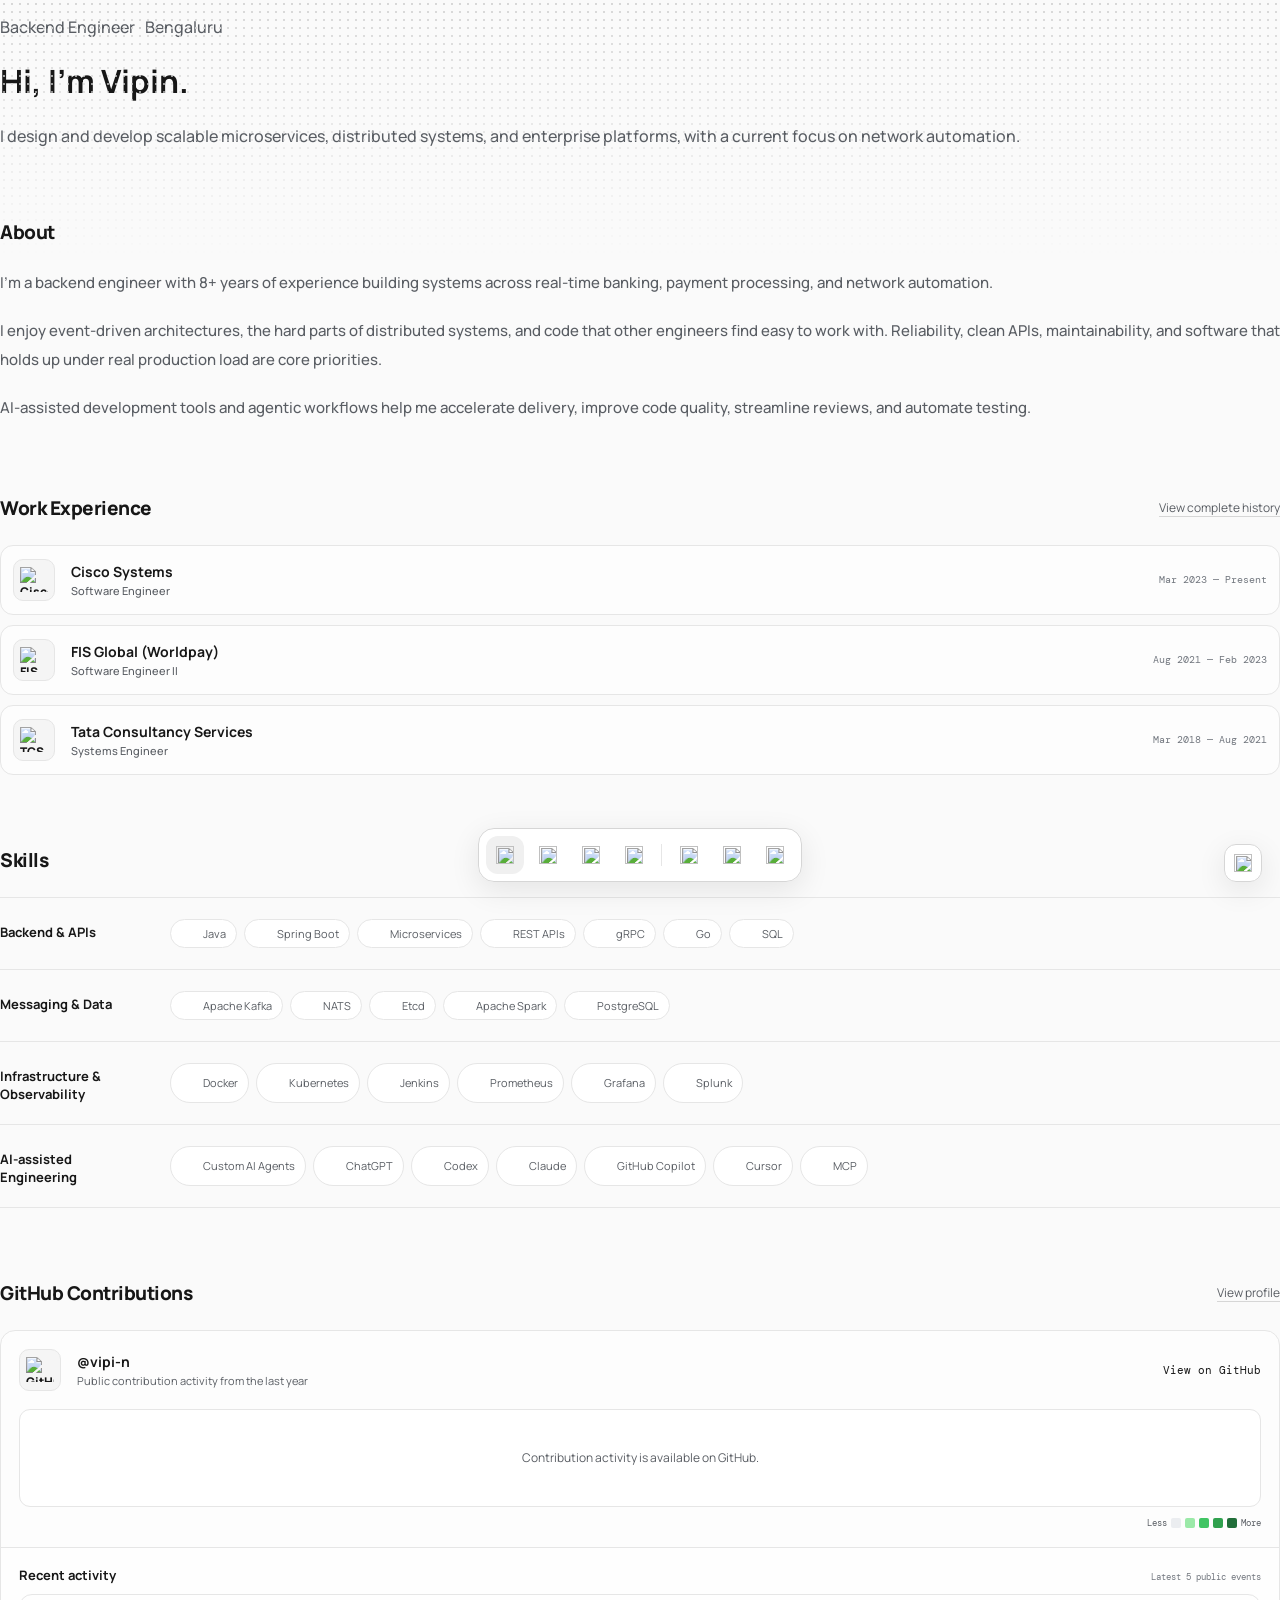
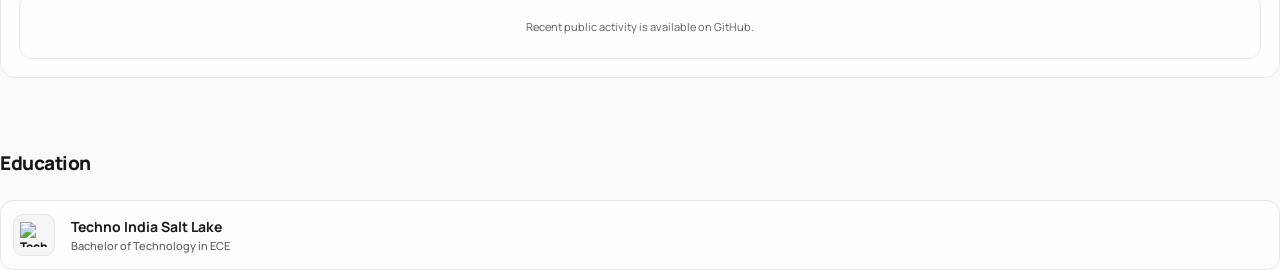
==== commit a4d924e3: "FEAT-102" ====
--- a/index.html
+++ b/index.html
@@ -24,7 +24,7 @@
   <main class="relative mx-auto max-w-3xl px-6 pb-40 pt-24 sm:pt-28">
     <header class="reveal">
       <p class="font-mono text-xs uppercase tracking-[.16em] text-muted">Backend Engineer · Bengaluru</p>
-      <h1 class="mt-5 text-4xl font-bold tracking-[-.055em] sm:text-6xl">Hi, I’m Vipin Kumar.</h1>
+      <h1 class="mt-5 text-4xl font-bold tracking-[-.055em] sm:text-6xl">Hi, I’m Vipin.</h1>
       <p class="mt-5 max-w-2xl text-base leading-8 text-muted sm:text-lg">I design and develop scalable microservices, distributed systems, and enterprise platforms, with a current focus on network automation.</p>
     </header>
 
--- a/assets/site.css
+++ b/assets/site.css
@@ -2,9 +2,9 @@
   color-scheme: light;
   --bg: #fafafa;
   --ink: #171717;
-  --muted: #6b6b6b;
-  --subtle: #888;
-  --faint: #999;
+  --muted: #595d63;
+  --subtle: #71767e;
+  --faint: #7b8088;
   --line: #e6e6e6;
   --line-strong: #d6d6d6;
   --surface: rgba(255, 255, 255, .72);
@@ -20,9 +20,9 @@
   color-scheme: dark;
   --bg: #0f1115;
   --ink: #f2f3f5;
-  --muted: #a4a8b0;
-  --subtle: #9297a0;
-  --faint: #7d828b;
+  --muted: #b2b6be;
+  --subtle: #a0a5ae;
+  --faint: #9197a0;
   --line: #292d35;
   --line-strong: #3a3f49;
   --surface: rgba(24, 27, 33, .76);
@@ -37,12 +37,13 @@
 * { box-sizing: border-box; }
 html { background: var(--bg); }
 body { margin: 0; background: var(--bg) !important; color: var(--ink) !important; font-family: Manrope, sans-serif; transition: background-color .25s ease, color .25s ease; }
-.text-muted { color: var(--muted) !important; }
+.text-muted { color: var(--muted) !important; font-weight: 500; }
+main > header > p:last-child { font-weight: 500; }
 .dot-fade { position: absolute; inset: 0 0 auto; height: 260px; overflow: hidden; pointer-events: none; background-image: radial-gradient(var(--dots) .8px, transparent .8px); background-size: 8px 8px; mask-image: linear-gradient(to bottom, black, transparent); }
 .dot-fade-tall { height: 520px; }
 .content-section { margin-top: 72px; }
 .content-section h2 { margin: 0 0 24px; font-size: 19px; font-weight: 800; letter-spacing: -.025em; }
-.prose-copy { display: grid; gap: 20px; color: var(--muted); font-size: 15px; line-height: 1.9; }
+.prose-copy { display: grid; gap: 20px; color: var(--muted); font-size: 15px; font-weight: 500; line-height: 1.9; }
 .prose-copy p { margin: 0; }
 .principle-grid { display: grid; grid-template-columns: repeat(3, 1fr); gap: 10px; }
 .principle-grid article { min-height: 180px; padding: 19px; border: 1px solid var(--line); border-radius: 14px; background: var(--surface); }
@@ -75,7 +76,7 @@
 :root[data-theme="dark"] img[src*="/171717"] { filter: invert(1) brightness(1.25); }
 .simple-row strong, .simple-row small { display: block; }
 .simple-row strong { font-size: 14px; }
-.simple-row small { margin-top: 2px; color: var(--muted); font-size: 11px; }
+.simple-row small { margin-top: 2px; color: var(--muted); font-size: 11px; font-weight: 500; }
 .simple-row time { color: var(--subtle); font: 10px "DM Mono", monospace; }
 .static-row { cursor: default; }
 .skill-group { display: grid; grid-template-columns: 150px 1fr; gap: 20px; padding: 21px 0; border-top: 1px solid var(--line); }
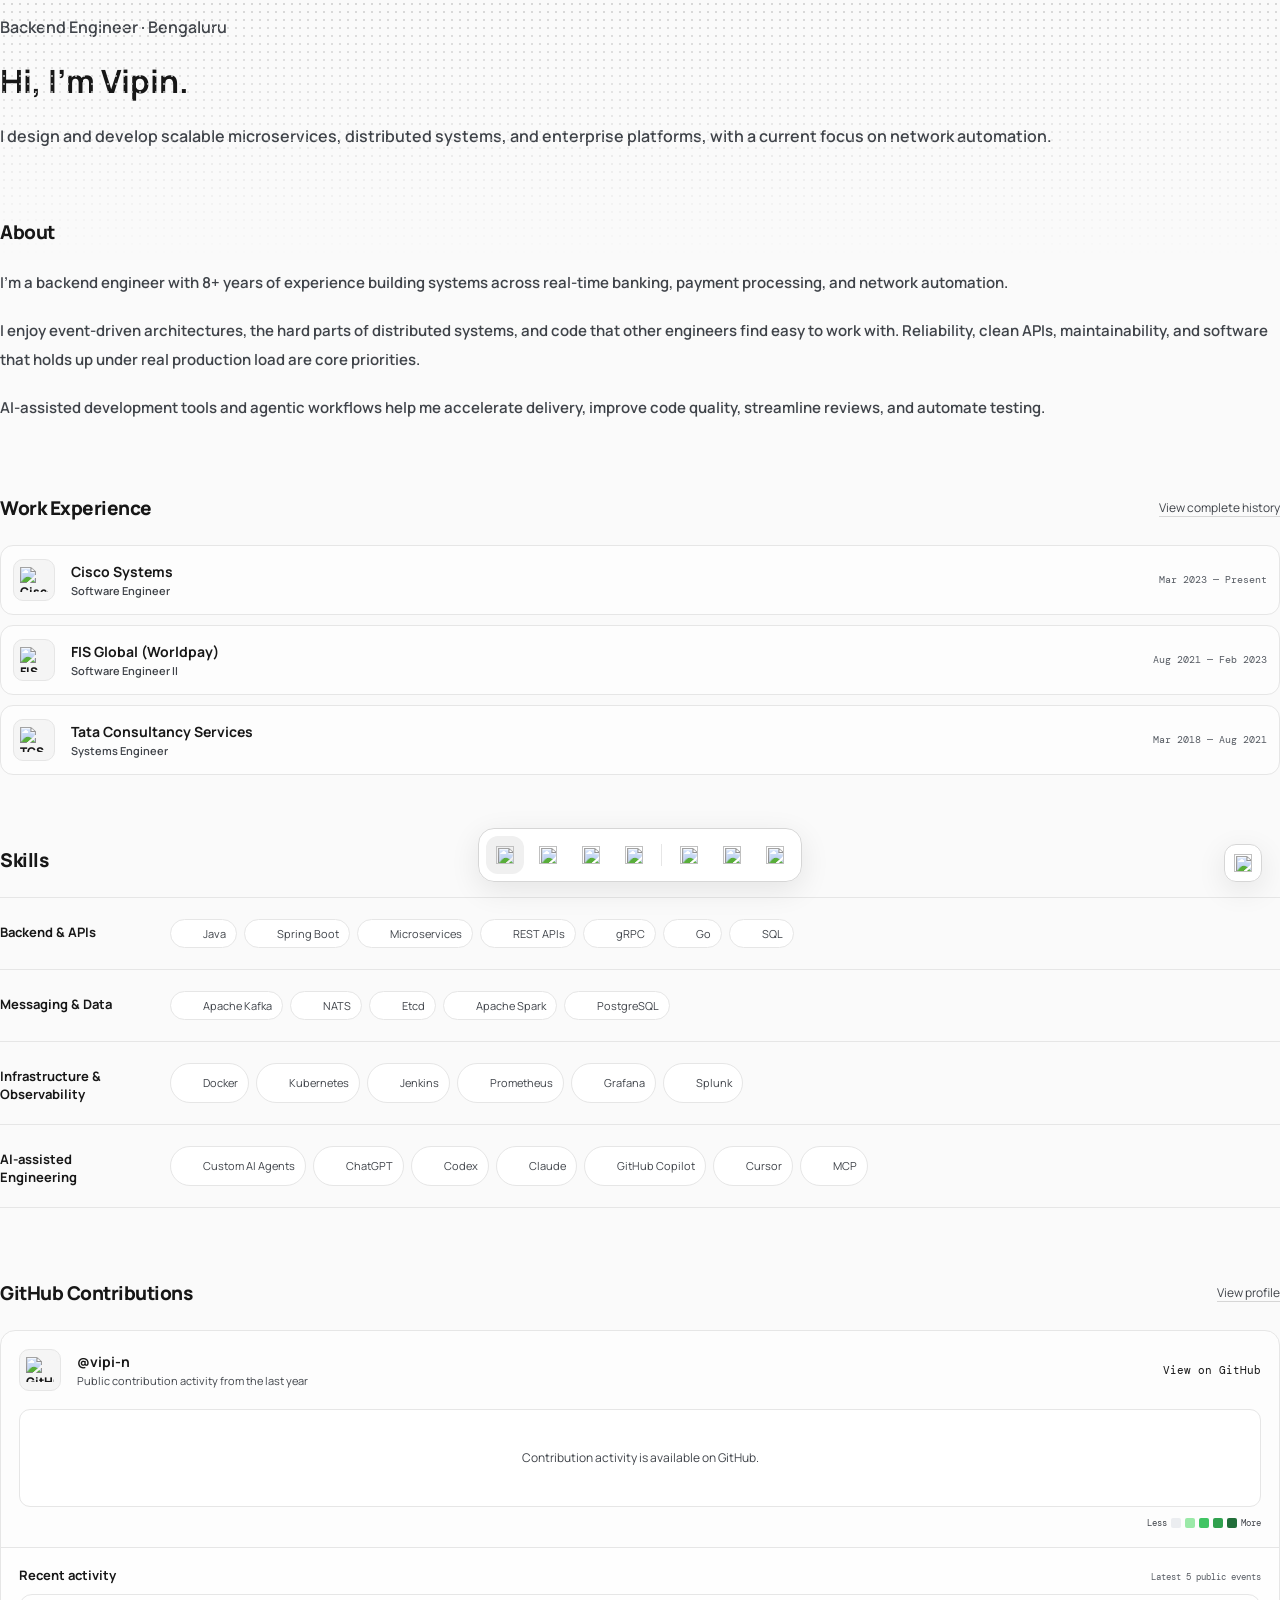
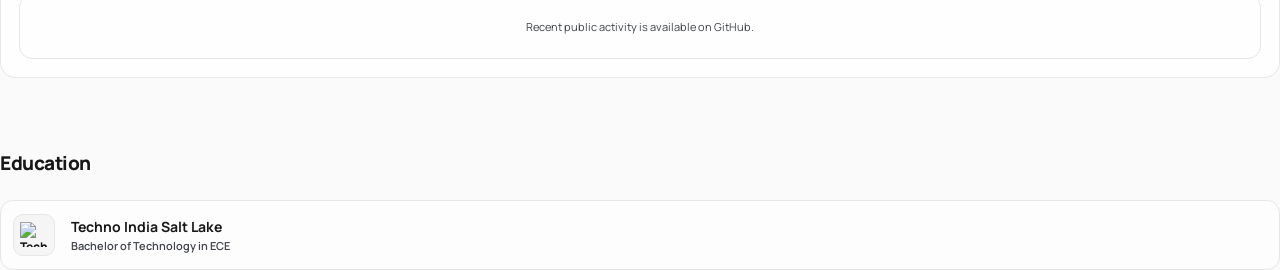
==== commit 10765000: "FEAT-103" ====
--- a/index.html
+++ b/index.html
@@ -10,14 +10,15 @@
   <meta property="og:type" content="website">
   <meta property="og:url" content="https://vipi-n.github.io/">
   <meta property="og:image" content="https://vipi-n.github.io/assets/og.png">
+  <link rel="icon" type="image/png" href="/assets/favicon.png?v=2">
   <title>Vipin Kumar — Backend Engineer</title>
   <link rel="preconnect" href="https://fonts.googleapis.com">
   <link rel="preconnect" href="https://fonts.gstatic.com" crossorigin>
   <link href="https://fonts.googleapis.com/css2?family=DM+Mono:wght@400;500&family=Manrope:wght@400;500;600;700;800&display=swap" rel="stylesheet">
   <script src="https://cdn.tailwindcss.com"></script>
   <script>tailwind.config={theme:{extend:{colors:{paper:'#fafafa',ink:'#171717',muted:'#6b6b6b',line:'#e6e6e6'},fontFamily:{sans:['Manrope','sans-serif'],mono:['DM Mono','monospace']}}}}</script>
-  <link rel="stylesheet" href="assets/site.css">
-  <script src="assets/app.js" defer></script>
+  <link rel="stylesheet" href="/assets/site.css?v=2">
+  <script src="/assets/app.js?v=2" defer></script>
 </head>
 <body class="bg-paper text-ink antialiased selection:bg-black selection:text-white">
   <div class="dot-fade" aria-hidden="true"></div>
@@ -38,11 +39,11 @@
     </section>
 
     <section class="content-section reveal" aria-labelledby="experience-heading">
-      <div class="section-title-row"><h2 id="experience-heading">Work Experience</h2><a href="work.html">View complete history</a></div>
+      <div class="section-title-row"><h2 id="experience-heading">Work Experience</h2><a href="/work/">View complete history</a></div>
       <div class="simple-list">
-        <a class="simple-row" href="work.html#cisco"><span class="initial-logo"><img src="https://cdn.simpleicons.org/cisco/1BA0D7" alt="Cisco logo"></span><span><strong>Cisco Systems</strong><small>Software Engineer</small></span><time>Mar 2023 — Present</time></a>
-        <a class="simple-row" href="work.html#worldpay"><span class="initial-logo"><img src="https://upload.wikimedia.org/wikipedia/commons/8/83/FIS_logo.svg" alt="FIS logo"></span><span><strong>FIS Global (Worldpay)</strong><small>Software Engineer II</small></span><time>Aug 2021 — Feb 2023</time></a>
-        <a class="simple-row" href="work.html#tcs"><span class="initial-logo"><img src="https://cdn.simpleicons.org/tcs/EE3984" alt="TCS logo"></span><span><strong>Tata Consultancy Services</strong><small>Systems Engineer</small></span><time>Mar 2018 — Aug 2021</time></a>
+        <a class="simple-row" href="/work/#cisco"><span class="initial-logo"><img src="https://cdn.simpleicons.org/cisco/1BA0D7" alt="Cisco logo"></span><span><strong>Cisco Systems</strong><small>Software Engineer</small></span><time>Mar 2023 — Present</time></a>
+        <a class="simple-row" href="/work/#worldpay"><span class="initial-logo"><img src="https://upload.wikimedia.org/wikipedia/commons/8/83/FIS_logo.svg" alt="FIS logo"></span><span><strong>FIS Global (Worldpay)</strong><small>Software Engineer II</small></span><time>Aug 2021 — Feb 2023</time></a>
+        <a class="simple-row" href="/work/#tcs"><span class="initial-logo"><img src="https://cdn.simpleicons.org/tcs/EE3984" alt="TCS logo"></span><span><strong>Tata Consultancy Services</strong><small>Systems Engineer</small></span><time>Mar 2018 — Aug 2021</time></a>
       </div>
     </section>
 
@@ -80,7 +81,7 @@
   </main>
 
   <nav class="dock" aria-label="Portfolio navigation">
-    <a href="index.html" aria-current="page">Home</a><a href="work.html">Experience</a><a href="projects.html">Open source</a><a href="about.html">About</a><span class="dock-separator"></span><a class="icon-link" href="https://github.com/vipi-n" target="_blank" rel="noreferrer" aria-label="GitHub"><img src="https://cdn.simpleicons.org/github/171717" alt=""></a><a class="icon-link" href="https://www.linkedin.com/in/vipi-n/" target="_blank" rel="noreferrer" aria-label="LinkedIn"><img src="https://cdn.jsdelivr.net/gh/devicons/devicon/icons/linkedin/linkedin-original.svg" alt=""></a><a class="icon-link" href="https://leetcode.com/u/vipi-n/" target="_blank" rel="noreferrer" aria-label="LeetCode"><img src="https://cdn.simpleicons.org/leetcode/171717" alt=""></a>
+    <a href="/" aria-current="page">Home</a><a href="/work/">Experience</a><a href="/projects/">Open source</a><a href="/about/">About</a><span class="dock-separator"></span><a class="icon-link" href="https://github.com/vipi-n" target="_blank" rel="noreferrer" aria-label="GitHub"><img src="https://cdn.simpleicons.org/github/171717" alt=""></a><a class="icon-link" href="https://www.linkedin.com/in/vipi-n/" target="_blank" rel="noreferrer" aria-label="LinkedIn"><img src="https://cdn.jsdelivr.net/gh/devicons/devicon/icons/linkedin/linkedin-original.svg" alt=""></a><a class="icon-link" href="https://leetcode.com/u/vipi-n/" target="_blank" rel="noreferrer" aria-label="LeetCode"><img src="https://cdn.simpleicons.org/leetcode/171717" alt=""></a>
   </nav>
 </body>
 </html>
--- a/assets/site.css
+++ b/assets/site.css
@@ -2,9 +2,9 @@
   color-scheme: light;
   --bg: #fafafa;
   --ink: #171717;
-  --muted: #595d63;
-  --subtle: #71767e;
-  --faint: #7b8088;
+  --muted: #3f4349;
+  --subtle: #555a62;
+  --faint: #626871;
   --line: #e6e6e6;
   --line-strong: #d6d6d6;
   --surface: rgba(255, 255, 255, .72);
@@ -20,9 +20,9 @@
   color-scheme: dark;
   --bg: #0f1115;
   --ink: #f2f3f5;
-  --muted: #b2b6be;
-  --subtle: #a0a5ae;
-  --faint: #9197a0;
+  --muted: #d0d3d8;
+  --subtle: #bec3cb;
+  --faint: #adb3bc;
   --line: #292d35;
   --line-strong: #3a3f49;
   --surface: rgba(24, 27, 33, .76);
@@ -37,13 +37,13 @@
 * { box-sizing: border-box; }
 html { background: var(--bg); }
 body { margin: 0; background: var(--bg) !important; color: var(--ink) !important; font-family: Manrope, sans-serif; transition: background-color .25s ease, color .25s ease; }
-.text-muted { color: var(--muted) !important; font-weight: 500; }
-main > header > p:last-child { font-weight: 500; }
+.text-muted { color: var(--muted) !important; font-weight: 600; }
+main > header > p:last-child { font-weight: 600; }
 .dot-fade { position: absolute; inset: 0 0 auto; height: 260px; overflow: hidden; pointer-events: none; background-image: radial-gradient(var(--dots) .8px, transparent .8px); background-size: 8px 8px; mask-image: linear-gradient(to bottom, black, transparent); }
 .dot-fade-tall { height: 520px; }
 .content-section { margin-top: 72px; }
 .content-section h2 { margin: 0 0 24px; font-size: 19px; font-weight: 800; letter-spacing: -.025em; }
-.prose-copy { display: grid; gap: 20px; color: var(--muted); font-size: 15px; font-weight: 500; line-height: 1.9; }
+.prose-copy { display: grid; gap: 20px; color: var(--muted); font-size: 15px; font-weight: 600; line-height: 1.9; }
 .prose-copy p { margin: 0; }
 .principle-grid { display: grid; grid-template-columns: repeat(3, 1fr); gap: 10px; }
 .principle-grid article { min-height: 180px; padding: 19px; border: 1px solid var(--line); border-radius: 14px; background: var(--surface); }
@@ -54,7 +54,7 @@
 .contact-kicker { position: absolute; top: -20px; left: 50%; z-index: 2; min-width: 108px; padding: 11px 19px; border: 1px solid var(--line-strong); border-radius: 999px; background: var(--ink); box-shadow: 0 8px 24px var(--shadow); color: var(--bg); font-size: 12px; font-weight: 800; text-align: center; transform: translateX(-50%); }
 .contact-content { position: relative; z-index: 1; }
 .contact-content h1, .contact-content h2 { margin: 0; font-size: clamp(42px, 8vw, 68px); line-height: .98; letter-spacing: -.065em; text-align: center; }
-.contact-copy { margin: 18px 0 0; color: var(--muted); font-size: 12px; text-align: center; }
+.contact-copy { margin: 18px 0 0; color: var(--muted); font-size: 12px; font-weight: 600; text-align: center; }
 .contact-options { display: grid; grid-template-columns: repeat(2, 1fr); gap: 11px; max-width: 590px; margin: 42px auto 0; }
 .contact-option { display: grid; grid-template-columns: 42px 1fr 18px; min-height: 96px; align-items: center; gap: 12px; padding: 16px; border: 1px solid var(--line-strong); border-radius: 14px; background: color-mix(in srgb, var(--surface-solid) 86%, transparent); color: var(--ink); text-decoration: none; transition: border-color .2s, background .2s, box-shadow .2s, transform .2s; }
 .contact-option:hover { border-color: var(--ink); background: var(--surface-solid); box-shadow: 0 10px 24px var(--shadow); transform: translateY(-3px); }
@@ -62,7 +62,7 @@
 .contact-option-icon img { width: 22px; height: 22px; object-fit: contain; }
 .contact-option strong, .contact-option small { display: block; }
 .contact-option strong { font-size: 13px; }
-.contact-option small { margin-top: 3px; color: var(--muted); font-size: 9px; line-height: 1.35; }
+.contact-option small { margin-top: 3px; color: var(--muted); font-size: 9px; font-weight: 600; line-height: 1.35; }
 .contact-option-arrow { width: 16px; height: 16px; }
 .section-title-row { display: flex; align-items: center; justify-content: space-between; gap: 20px; margin-bottom: 24px; }
 .section-title-row h2 { margin: 0; }
@@ -76,7 +76,7 @@
 :root[data-theme="dark"] img[src*="/171717"] { filter: invert(1) brightness(1.25); }
 .simple-row strong, .simple-row small { display: block; }
 .simple-row strong { font-size: 14px; }
-.simple-row small { margin-top: 2px; color: var(--muted); font-size: 11px; font-weight: 500; }
+.simple-row small { margin-top: 2px; color: var(--muted); font-size: 11px; font-weight: 600; }
 .simple-row time { color: var(--subtle); font: 10px "DM Mono", monospace; }
 .static-row { cursor: default; }
 .skill-group { display: grid; grid-template-columns: 150px 1fr; gap: 20px; padding: 21px 0; border-top: 1px solid var(--line); }
@@ -103,10 +103,10 @@
 .job-card { padding: 24px; border: 1px solid var(--line); border-radius: 15px; background: var(--surface); }
 .job-top { display: grid; grid-template-columns: 44px 1fr auto; align-items: center; gap: 14px; }
 .job-top .job-company { margin: 0; color: var(--ink); font-size: 14px; font-weight: 800; }
-.job-top h2 { margin: 2px 0 0; color: var(--muted); font-size: 12px; font-weight: 500; }
+.job-top h2 { margin: 2px 0 0; color: var(--muted); font-size: 12px; font-weight: 600; }
 .job-top time { color: var(--subtle); font: 10px "DM Mono", monospace; }
 .job-location { margin: 16px 0 0; color: var(--faint); font-size: 10px; }
-.job-card ul { display: grid; gap: 10px; margin: 20px 0 0; padding: 18px 0 0 18px; border-top: 1px solid var(--line); color: var(--muted); font-size: 13px; line-height: 1.75; }
+.job-card ul { display: grid; gap: 10px; margin: 20px 0 0; padding: 18px 0 0 18px; border-top: 1px solid var(--line); color: var(--muted); font-size: 13px; font-weight: 500; line-height: 1.75; }
 .tag-row { display: flex; flex-wrap: wrap; gap: 6px; margin-top: 20px; }
 .tag-row span { padding: 5px 8px; border-radius: 999px; font-size: 10px; }
 .job-links { display: grid; gap: 10px; margin-top: 18px; padding-top: 18px; border-top: 1px solid var(--line); }
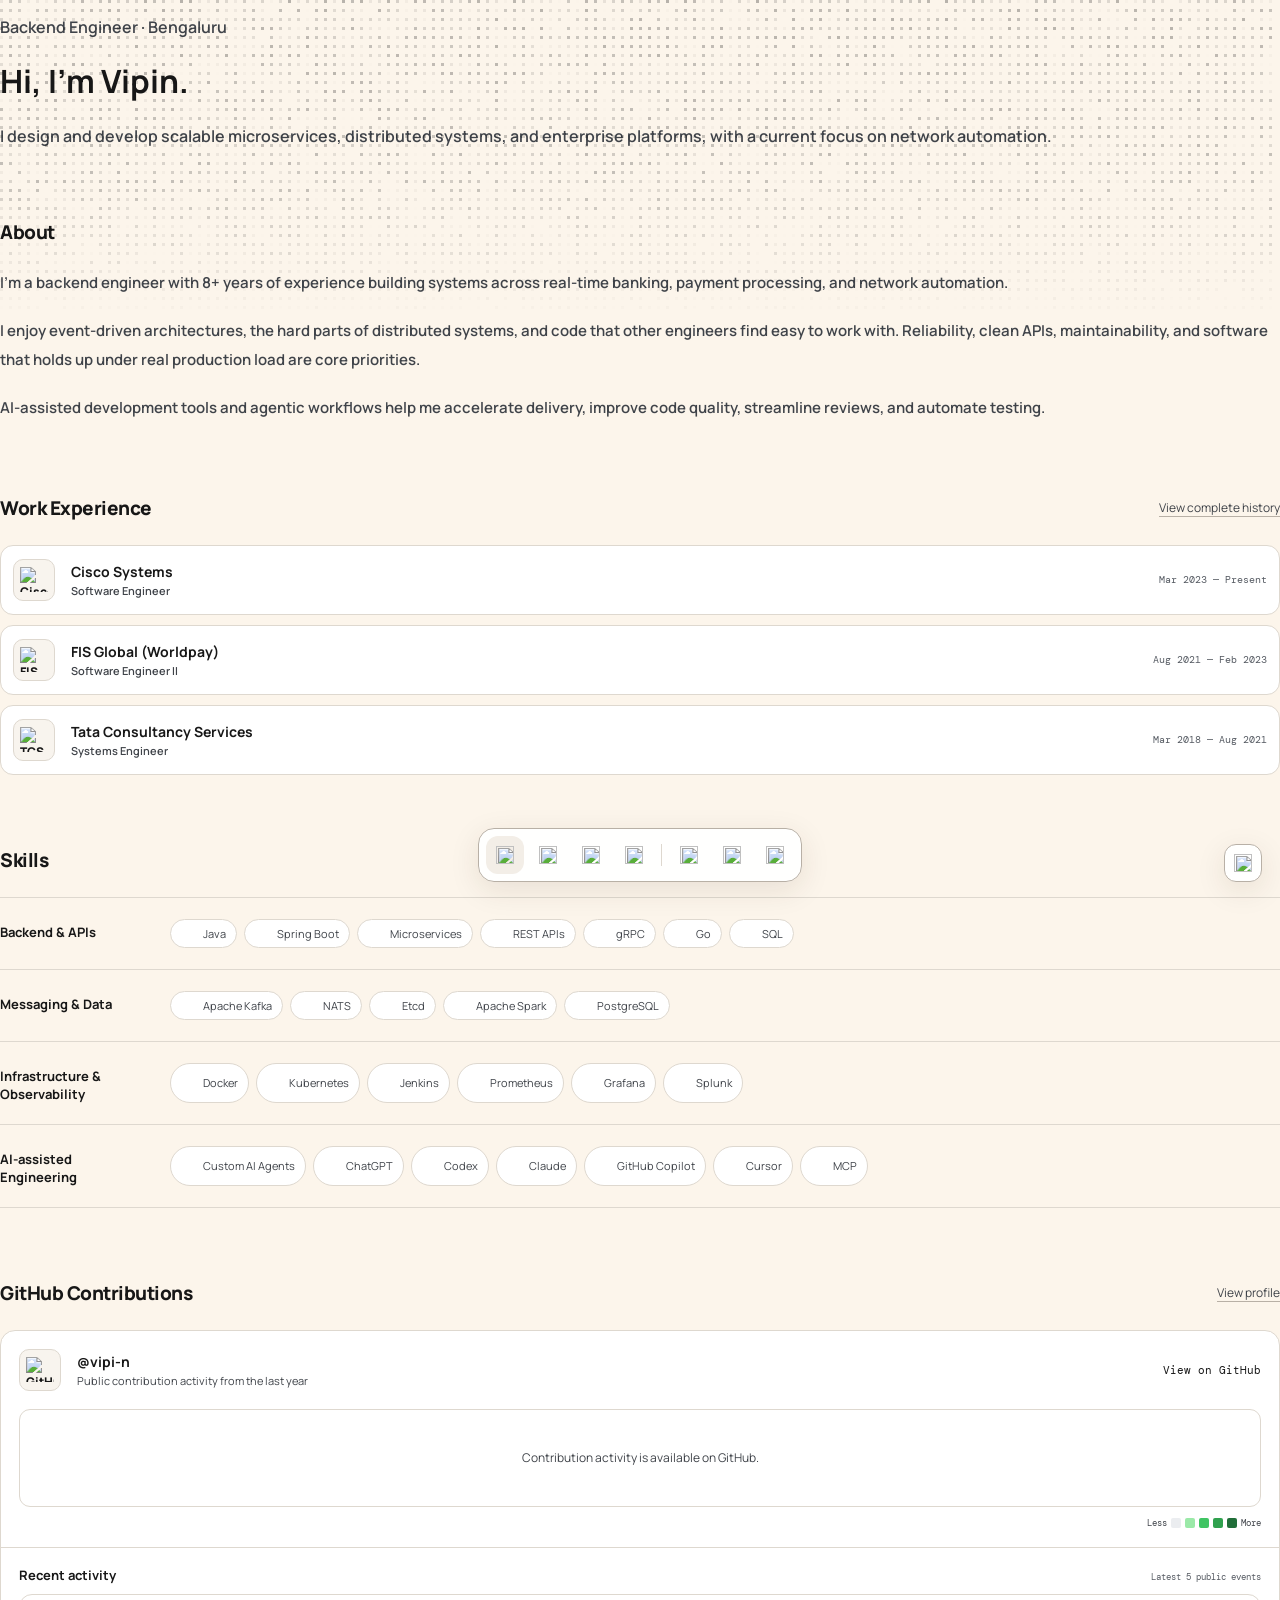
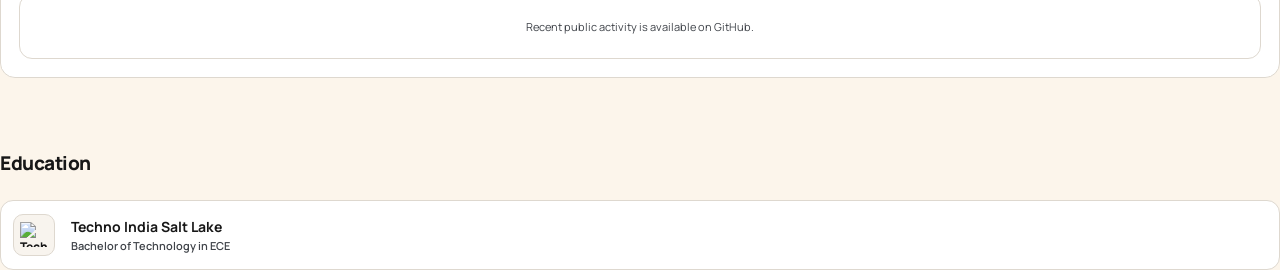
==== commit ce50f9d1: "FEAT-106" ====
--- a/index.html
+++ b/index.html
@@ -4,7 +4,7 @@
   <meta charset="utf-8">
   <meta name="viewport" content="width=device-width,initial-scale=1">
   <meta name="description" content="Vipin Kumar — Backend Engineer with 8+ years of experience building scalable microservices and distributed systems.">
-<meta name="theme-color" content="#fafafa"><script>(()=>{try{const t=localStorage.getItem('portfolio-theme');document.documentElement.dataset.theme=t||(matchMedia('(prefers-color-scheme: dark)').matches?'dark':'light')}catch(_){}})()</script>
+<meta name="theme-color" content="#fcf5eb"><script>(()=>{try{const t=localStorage.getItem('portfolio-theme');document.documentElement.dataset.theme=t||(matchMedia('(prefers-color-scheme: dark)').matches?'dark':'light')}catch(_){}})()</script>
   <meta property="og:title" content="Vipin Kumar — Backend Engineer">
   <meta property="og:description" content="Building resilient microservices, distributed systems, and enterprise platforms.">
   <meta property="og:type" content="website">
@@ -16,12 +16,12 @@
   <link rel="preconnect" href="https://fonts.gstatic.com" crossorigin>
   <link href="https://fonts.googleapis.com/css2?family=DM+Mono:wght@400;500&family=Manrope:wght@400;500;600;700;800&display=swap" rel="stylesheet">
   <script src="https://cdn.tailwindcss.com"></script>
-  <script>tailwind.config={theme:{extend:{colors:{paper:'#fafafa',ink:'#171717',muted:'#6b6b6b',line:'#e6e6e6'},fontFamily:{sans:['Manrope','sans-serif'],mono:['DM Mono','monospace']}}}}</script>
-  <link rel="stylesheet" href="/assets/site.css?v=2">
-  <script src="/assets/app.js?v=2" defer></script>
+  <script>tailwind.config={theme:{extend:{colors:{paper:'#fcf5eb',ink:'#171717',muted:'#6b6b6b',line:'#ded8cf'},fontFamily:{sans:['Manrope','sans-serif'],mono:['DM Mono','monospace']}}}}</script>
+  <link rel="stylesheet" href="/assets/site.css?v=6">
+  <script src="/assets/app.js?v=7" defer></script>
 </head>
 <body class="bg-paper text-ink antialiased selection:bg-black selection:text-white">
-  <div class="dot-fade" aria-hidden="true"></div>
+  <canvas class="flickering-grid" data-flickering-grid aria-hidden="true"></canvas>
   <main class="relative mx-auto max-w-3xl px-6 pb-40 pt-24 sm:pt-28">
     <header class="reveal">
       <p class="font-mono text-xs uppercase tracking-[.16em] text-muted">Backend Engineer · Bengaluru</p>
--- a/assets/site.css
+++ b/assets/site.css
@@ -1,19 +1,19 @@
 :root {
   color-scheme: light;
-  --bg: #fafafa;
+  --bg: #fcf5eb;
   --ink: #171717;
   --muted: #3f4349;
   --subtle: #555a62;
   --faint: #626871;
-  --line: #e6e6e6;
-  --line-strong: #d6d6d6;
-  --surface: rgba(255, 255, 255, .72);
+  --line: #ded8cf;
+  --line-strong: #b8b0a6;
+  --surface: #fff;
   --surface-solid: #fff;
-  --surface-soft: #f5f5f5;
-  --dock: rgba(255, 255, 255, .88);
-  --dock-active: #f0f0f0;
-  --dots: #d7d7d7;
-  --shadow: rgba(0, 0, 0, .09);
+  --surface-soft: #f8f4ee;
+  --dock: rgba(255, 255, 255, .94);
+  --dock-active: #f3eee7;
+  --dots: #d3cdc4;
+  --shadow: rgba(58, 42, 22, .1);
 }
 
 :root[data-theme="dark"] {
@@ -39,8 +39,7 @@
 body { margin: 0; background: var(--bg) !important; color: var(--ink) !important; font-family: Manrope, sans-serif; transition: background-color .25s ease, color .25s ease; }
 .text-muted { color: var(--muted) !important; font-weight: 600; }
 main > header > p:last-child { font-weight: 600; }
-.dot-fade { position: absolute; inset: 0 0 auto; height: 260px; overflow: hidden; pointer-events: none; background-image: radial-gradient(var(--dots) .8px, transparent .8px); background-size: 8px 8px; mask-image: linear-gradient(to bottom, black, transparent); }
-.dot-fade-tall { height: 520px; }
+.flickering-grid { position: absolute; inset: 0 0 auto; z-index: 0; display: block; width: 100%; height: 320px; overflow: hidden; pointer-events: none; mask-image: linear-gradient(to bottom, black 0%, rgba(0, 0, 0, .82) 58%, transparent 100%); }
 .content-section { margin-top: 72px; }
 .content-section h2 { margin: 0 0 24px; font-size: 19px; font-weight: 800; letter-spacing: -.025em; }
 .prose-copy { display: grid; gap: 20px; color: var(--muted); font-size: 15px; font-weight: 600; line-height: 1.9; }
@@ -50,7 +49,8 @@
 .principle-grid span { color: var(--subtle); font: 10px "DM Mono", monospace; }
 .principle-grid h3 { margin: 36px 0 9px; font-size: 14px; }
 .principle-grid p { margin: 0; color: var(--muted); font-size: 11px; line-height: 1.7; }
-.contact-panel { position: relative; padding: 70px 44px 42px; border: 1px solid var(--line-strong); border-radius: 22px; background-color: var(--surface); background-image: linear-gradient(to bottom, transparent 0, color-mix(in srgb, var(--surface-solid) 92%, transparent) 76%), radial-gradient(var(--dots) .8px, transparent .8px); background-size: 100% 100%, 8px 8px; }
+.contact-panel { position: relative; padding: 70px 44px 42px; border: 1px solid var(--line-strong); border-radius: 22px; background-color: var(--surface); background-image: linear-gradient(to bottom, transparent 0, color-mix(in srgb, var(--surface-solid) 92%, transparent) 76%); }
+.contact-flickering-grid { position: absolute; inset: 0; z-index: 0; display: block; width: 100%; height: 100%; border-radius: inherit; pointer-events: none; mask-image: linear-gradient(to bottom, black 0%, rgba(0, 0, 0, .78) 60%, transparent 100%); }
 .contact-kicker { position: absolute; top: -20px; left: 50%; z-index: 2; min-width: 108px; padding: 11px 19px; border: 1px solid var(--line-strong); border-radius: 999px; background: var(--ink); box-shadow: 0 8px 24px var(--shadow); color: var(--bg); font-size: 12px; font-weight: 800; text-align: center; transform: translateX(-50%); }
 .contact-content { position: relative; z-index: 1; }
 .contact-content h1, .contact-content h2 { margin: 0; font-size: clamp(42px, 8vw, 68px); line-height: .98; letter-spacing: -.065em; text-align: center; }
